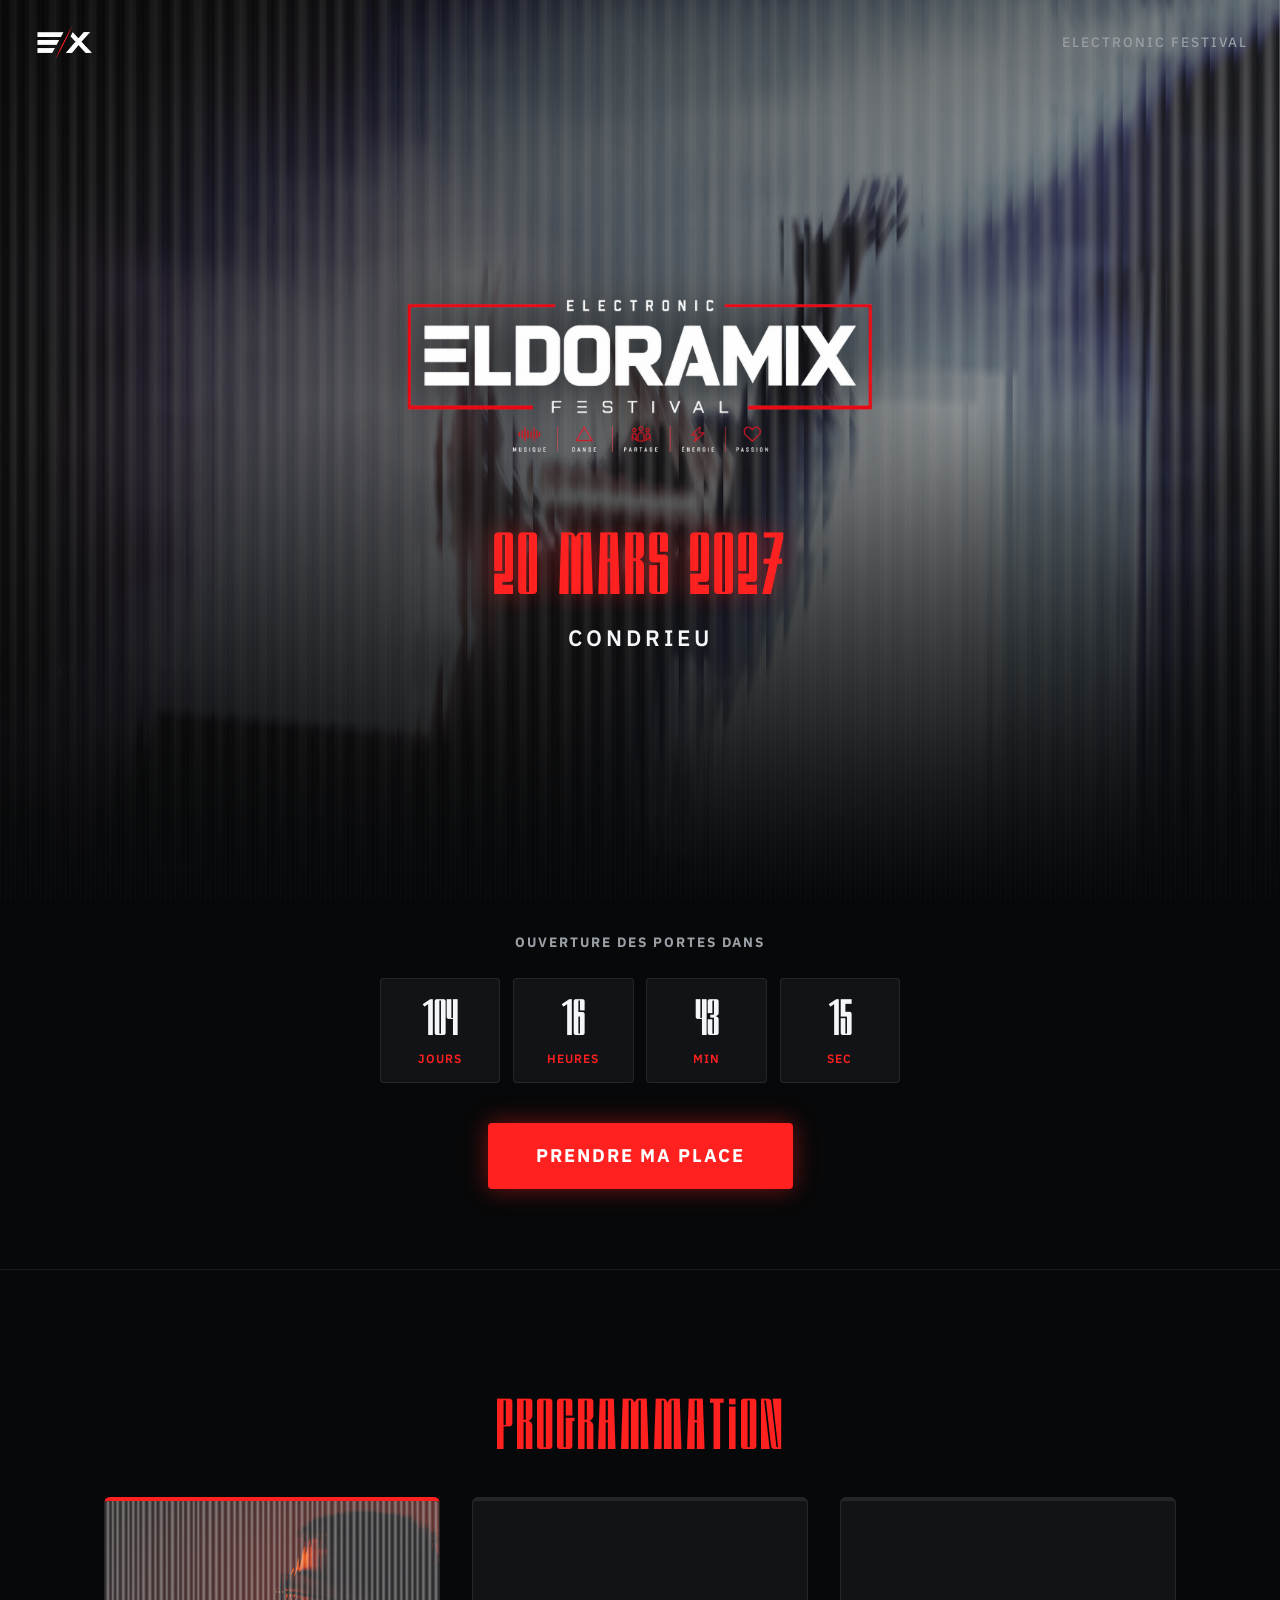
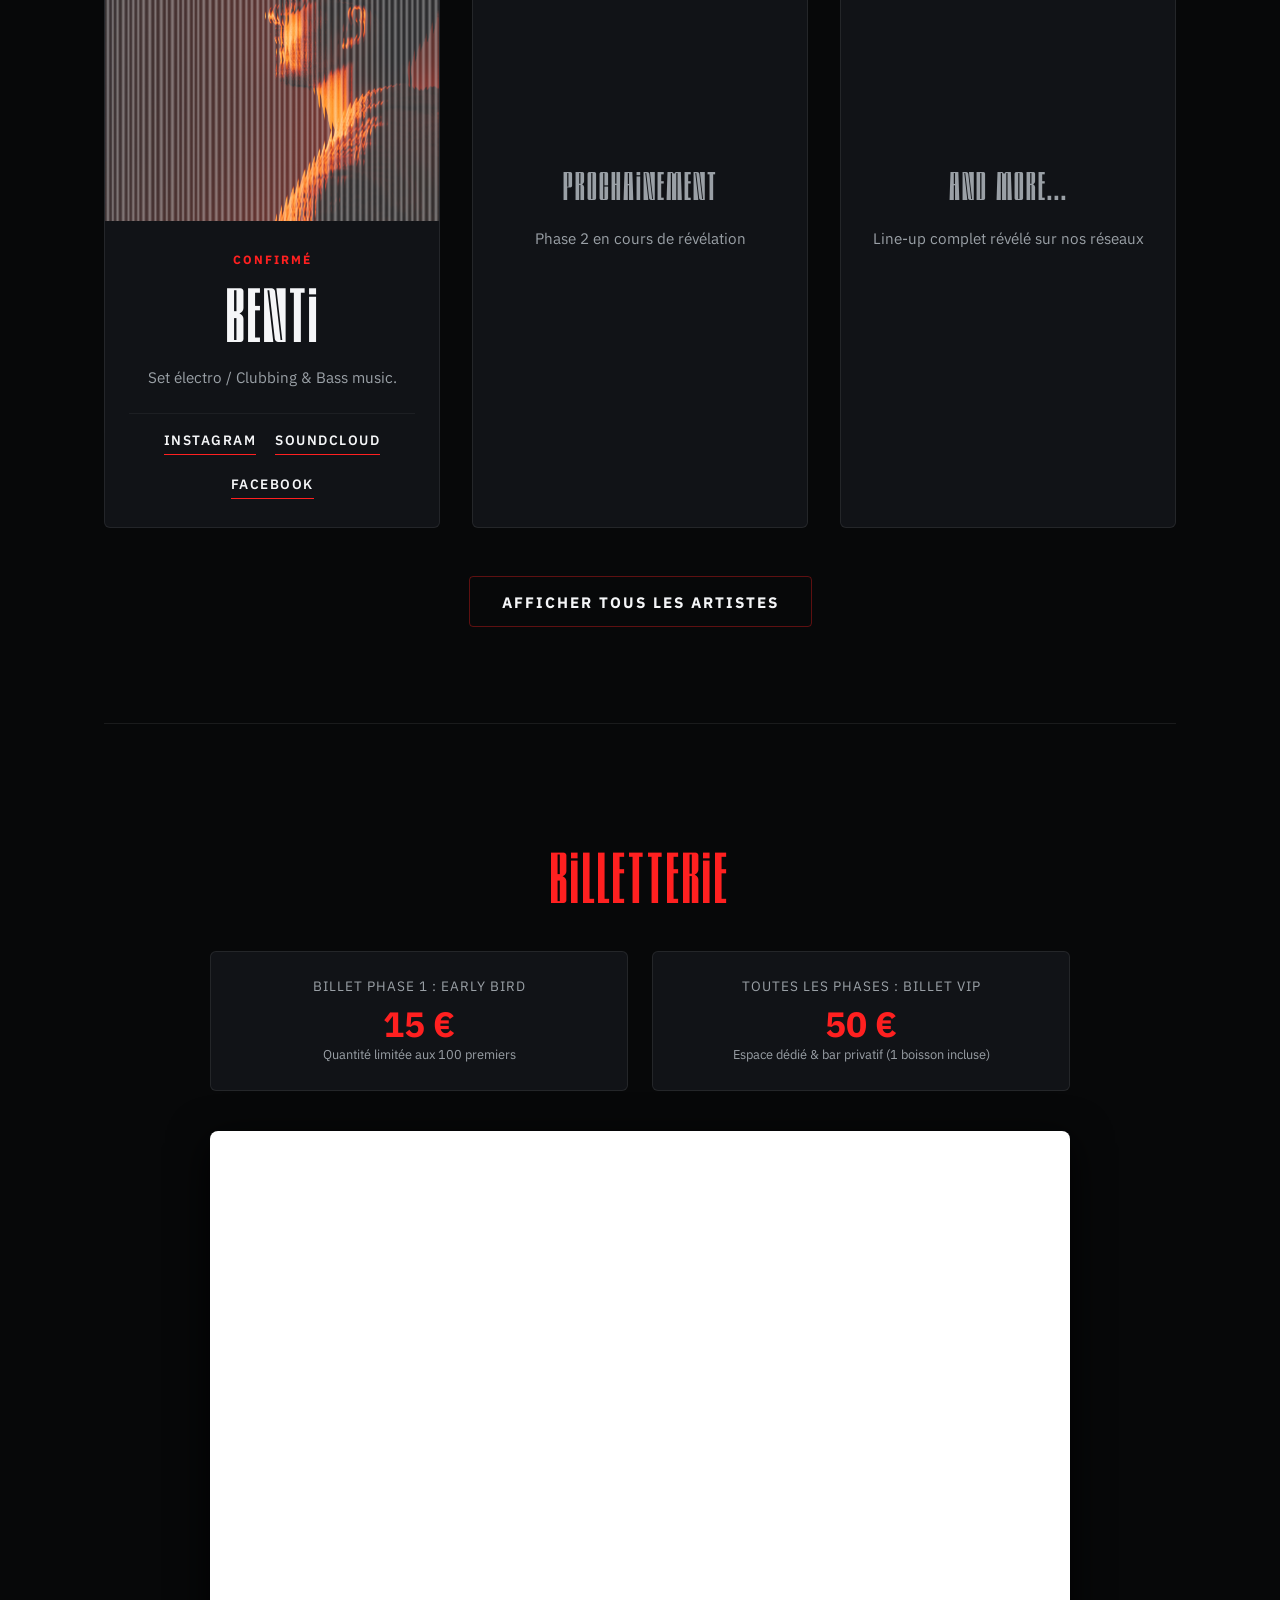
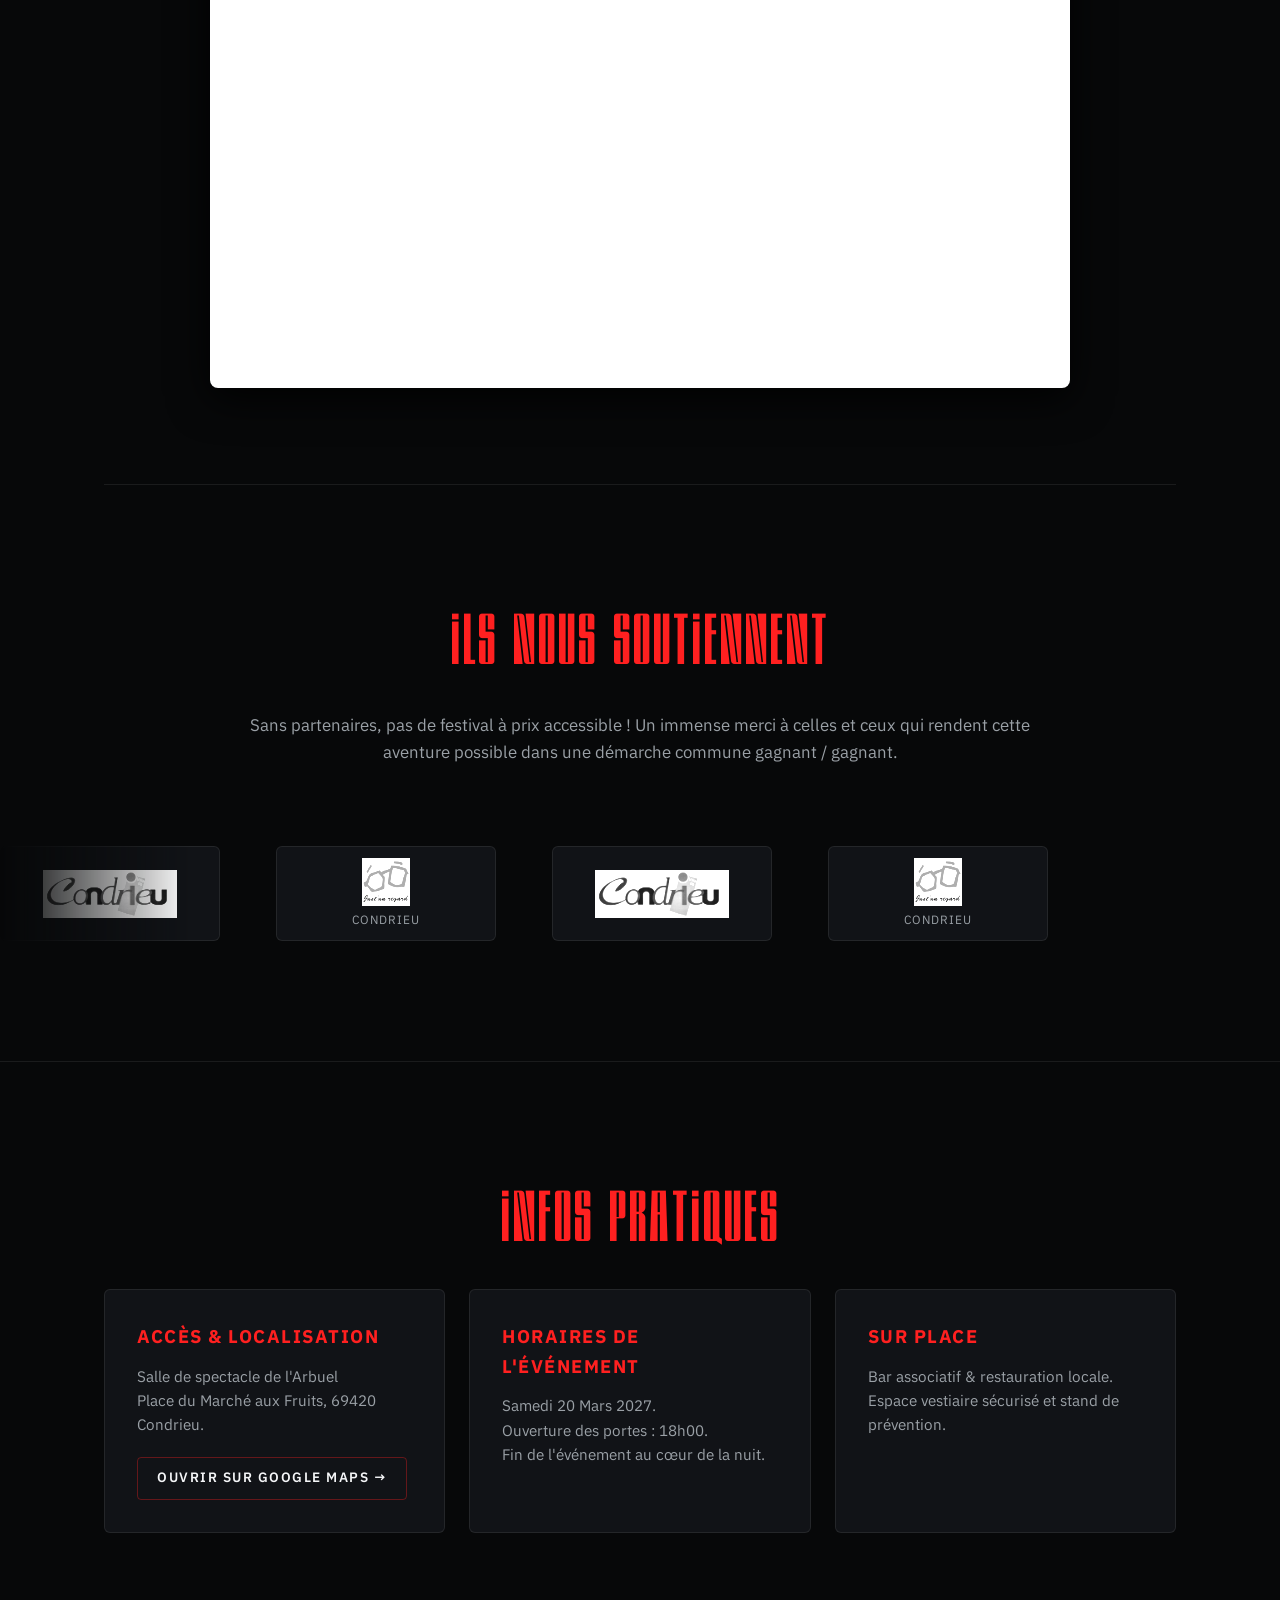
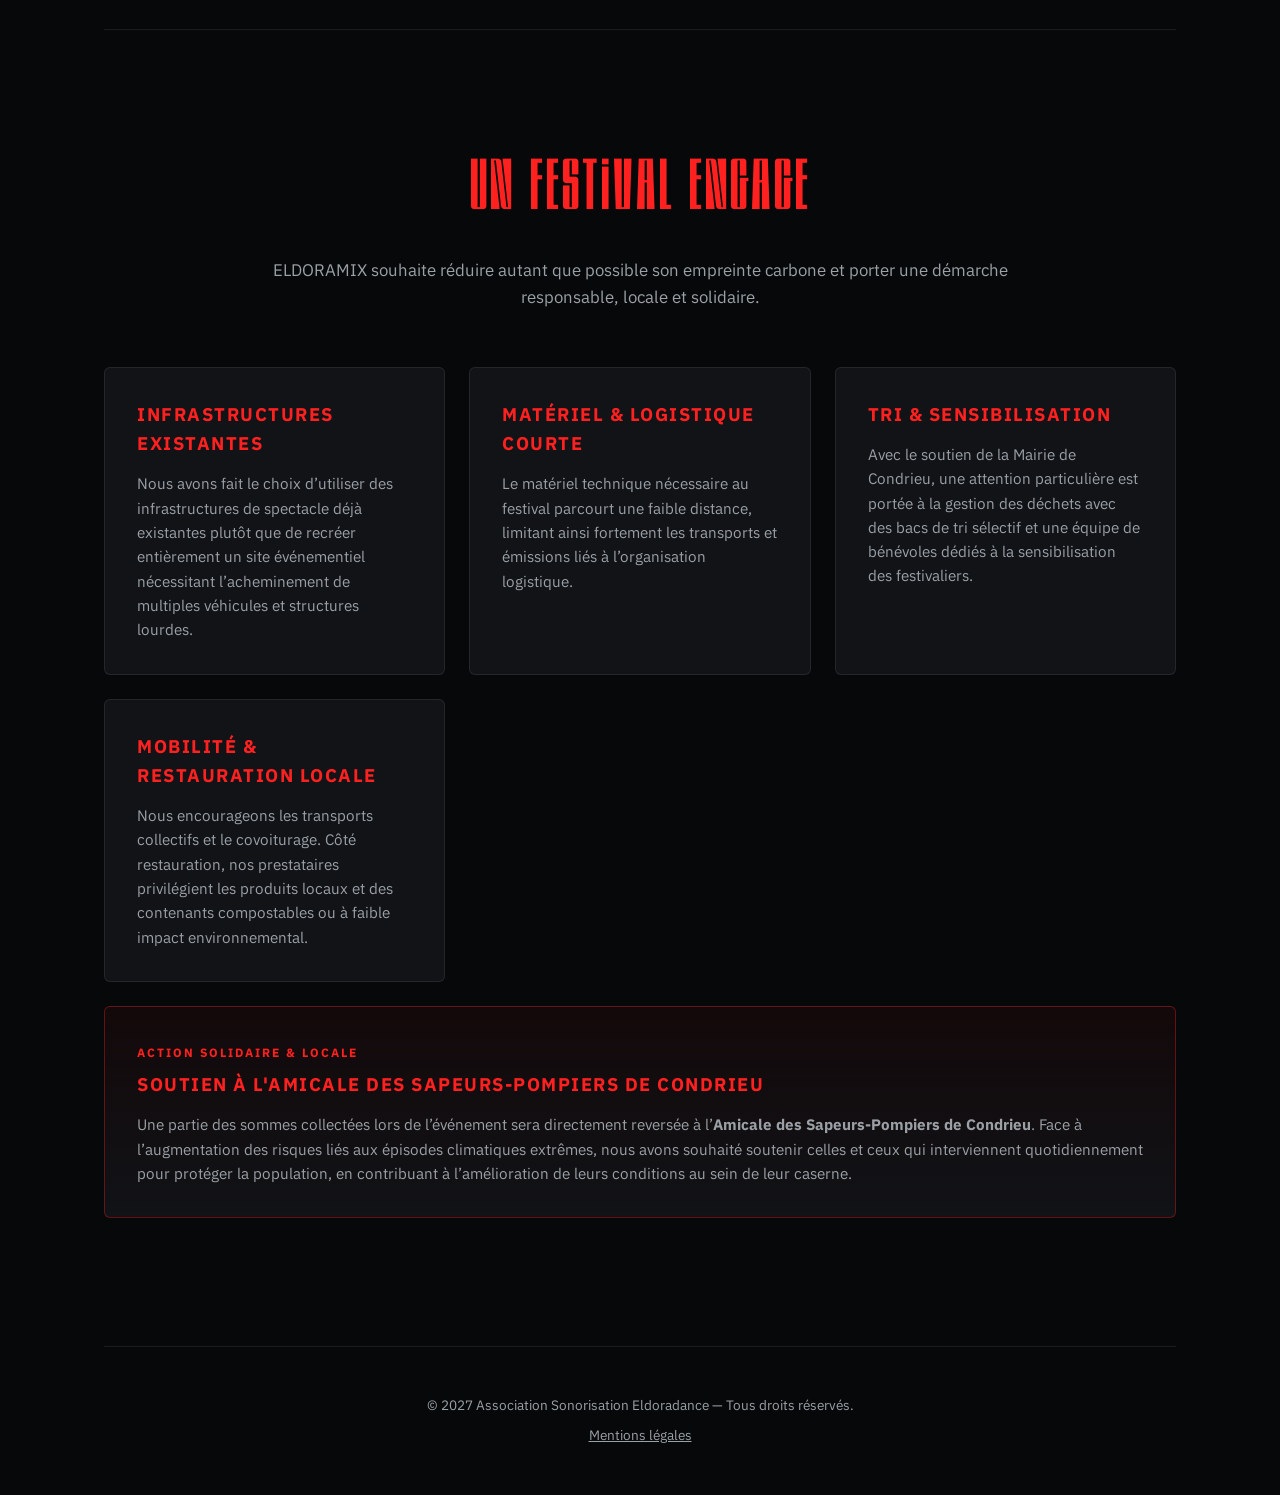
==== index.html @ 44afbc51 "premier commit" ====
<!DOCTYPE html>
<html lang="fr">

<head>
    <meta charset="UTF-8">
    <meta name="viewport" content="width=device-width, initial-scale=1.0">
    <title>Festival Eldoramix — 20 Mars 2027 — Condrieu</title>
    <link rel="icon" type="image/png" href="img/EX_small.png">
    <link rel="stylesheet" href="css/style.css">
</head>

<body>
    <!-- Trame industrielle permanente -->
    <div class="scanlines-overlay"></div>

    <!-- Barre de navigation discrète -->
    <nav class="top-nav">
        <img src="img/EX_small.png" alt="Logo EX" class="nav-logo">
        <span class="nav-tagline">Electronic Festival</span>
    </nav>

    <!-- 1. Hero Full Screen Ultra-Épuré (100vh) -->
    <header class="hero">
        <img src="img/EX_full.png" alt="Festival Eldoramix" class="hero-main-logo">

        <div class="hero-meta">
            <div class="hero-date">20 Mars 2027</div>
            <div class="hero-location">Condrieu</div>
        </div>
    </header>

    <!-- 2. Deuxième section : Compteur & Action Rapide -->
    <section class="countdown-action-section">
        <div class="countdown-action-container">
            <div class="countdown-title">Ouverture des portes dans</div>

            <div class="countdown" id="eventCountdown">
                <div class="count-box">
                    <span class="count-value" id="countDays">00</span>
                    <span class="count-label">Jours</span>
                </div>
                <div class="count-box">
                    <span class="count-value" id="countHours">00</span>
                    <span class="count-label">Heures</span>
                </div>
                <div class="count-box">
                    <span class="count-value" id="countMinutes">00</span>
                    <span class="count-label">Min</span>
                </div>
                <div class="count-box">
                    <span class="count-value" id="countSeconds">00</span>
                    <span class="count-label">Sec</span>
                </div>
            </div>

            <a href="#billetterie" class="btn-primary">Prendre ma place</a>
        </div>
    </section>

    <div class="container">
        <!-- 3. Section Line-up -->
        <section id="lineup">
            <h2 class="section-title">Programmation</h2>

            <div class="lineup-grid" id="mainLineup">
                <!-- Carte Benti -->
                <article class="artist-card">
                    <div class="artist-img-wrapper">
                        <img src="img/benti.png" alt="Benti" class="artist-img">
                    </div>
                    <div class="artist-content">
                        <span class="artist-status">Confirmé</span>
                        <h3 class="artist-name">Benti</h3>
                        <p class="artist-description">Set électro / Clubbing & Bass music.</p>
                        <div class="artist-links">
                            <a href="https://www.instagram.com/benti.music" target="_blank" rel="noopener"
                                class="artist-link">Instagram</a>
                            <a href="https://soundcloud.com/benti-music" target="_blank" rel="noopener"
                                class="artist-link">SoundCloud</a>
                            <a href="https://www.facebook.com/benti.music" target="_blank" rel="noopener"
                                class="artist-link">Facebook</a>
                        </div>
                    </div>
                </article>

                <!-- Teasers -->
                <article class="artist-card teaser">
                    <div class="teaser-heading">Prochainement</div>
                    <p class="artist-description">Phase 2 en cours de révélation</p>
                </article>

                <article class="artist-card teaser">
                    <div class="teaser-heading">And More...</div>
                    <p class="artist-description">Line-up complet révélé sur nos réseaux</p>
                </article>
            </div>

            <!-- Zone réservée aux prochains artistes -->
            <div class="extra-artists" id="extraArtists">
                <!-- Ajoutez ici de nouveaux blocs <article class="artist-card">...</article> -->
            </div>

            <div class="artist-toggle-container">
                <button type="button" class="btn-secondary" id="toggleArtistsBtn">Afficher tous les artistes</button>
            </div>
        </section>

        <!-- 4. Section Billetterie -->
        <section id="billetterie">
            <h2 class="section-title">Billetterie</h2>

            <div class="ticket-wrapper">
                <div class="ticket-tiers">
                    <div class="tier-item">
                        <div class="tier-name">Billet Phase 1 : Early Bird</div>
                        <div class="tier-price">15 €</div>
                        <div class="tier-note">Quantité limitée aux 100 premiers</div>
                    </div>
                    <div class="tier-item">
                        <div class="tier-name">Toutes les phases : Billet VIP</div>
                        <div class="tier-price">50 €</div>
                        <div class="tier-note">Espace dédié & bar privatif (1 boisson incluse)</div>
                    </div>
                </div>

                <div class="ha-frame-shell">
                    <iframe id="haWidget" allow="payment"
                        src="https://www.helloasso.com/associations/sonorisation-eldoradance/evenements/test/widget">
                    </iframe>
                </div>
            </div>
        </section>
    </div>

    <!-- 5. Section Partenaires (Positionnée avant les infos pratiques) -->
    <section class="partners-section" id="partenaires">
        <div class="container">
            <h2 class="section-title">Ils nous soutiennent</h2>
            <p class="section-subtitle">
                Sans partenaires, pas de festival à prix accessible ! Un immense merci à celles et ceux qui rendent
                cette aventure possible dans une démarche commune gagnant / gagnant.
            </p>
        </div>

        <!-- Piste de défilement infini de droite à gauche -->
        <div class="marquee-wrapper">
            <div class="marquee-track">
                <!-- Groupe 1 -->
                <div class="marquee-group">
                    <!-- Logo Mairie de Condrieu -->
                    <a href="https://www.condrieu.fr/" target="_blank" rel="noopener" class="partner-item"
                        title="Mairie de Condrieu">
                        <img src="img/logo_condrieu.jpg" alt="Mairie de Condrieu" class="partner-logo"
                            onerror="this.style.display='none'; this.nextElementSibling.style.display='block';">
                        <span class="partner-fallback" style="display:none;">Condrieu</span>
                    </a>

                    <!-- Logo Just'un Regard -->
                    <a href="https://justunregard.com/boutique/justun-regard-condrieu/" target="_blank" rel="noopener"
                        class="partner-item" title="Just'un Regard Condrieu">
                        <img src="img/logo_justunregard.png" alt="Just'un Regard" class="partner-logo"
                            onerror="this.style.display='none'; this.nextElementSibling.style.display='block';">
                        <span class="partner-fallback" style="display:none;">Just'un Regard</span>
                        <span class="partner-sub">Condrieu</span>
                    </a>
                </div>

                <!-- Groupe 2 (Duplicata strict pour assurer la boucle sans à-coup) -->
                <div class="marquee-group" aria-hidden="true">
                    <a href="https://www.condrieu.fr/" target="_blank" rel="noopener" class="partner-item"
                        title="Mairie de Condrieu">
                        <img src="img/logo_condrieu.jpg" alt="Mairie de Condrieu" class="partner-logo"
                            onerror="this.style.display='none'; this.nextElementSibling.style.display='block';">
                        <span class="partner-fallback" style="display:none;">Condrieu</span>
                    </a>

                    <a href="https://justunregard.com/boutique/justun-regard-condrieu/" target="_blank" rel="noopener"
                        class="partner-item" title="Just'un Regard Condrieu">
                        <img src="img/logo_justunregard.png" alt="Just'un Regard" class="partner-logo"
                            onerror="this.style.display='none'; this.nextElementSibling.style.display='block';">
                        <span class="partner-fallback" style="display:none;">Just'un Regard</span>
                        <span class="partner-sub">Condrieu</span>
                    </a>
                </div>
            </div>
        </div>
    </section>

    <div class="container">
        <!-- 6. Section Infos Pratiques -->
        <section id="infos">
            <h2 class="section-title">Infos Pratiques</h2>

            <div class="practical-grid">
                <div class="info-card">
                    <h3>Accès & Localisation</h3>
                    <p>Salle de spectacle de l'Arbuel<br>Place du Marché aux Fruits, 69420 Condrieu.</p>
                    <a href="https://maps.google.com/?q=Salle+de+l%27Arbuel+Place+du+March%C3%A9+aux+Fruits+Condrieu"
                        target="_blank" rel="noopener" class="map-btn">
                        Ouvrir sur Google Maps &rarr;
                    </a>
                </div>

                <div class="info-card">
                    <h3>Horaires de l'événement</h3>
                    <p>Samedi 20 Mars 2027.<br>Ouverture des portes : 18h00.<br>Fin de l'événement au cœur de la nuit.
                    </p>
                </div>

                <div class="info-card">
                    <h3>Sur Place</h3>
                    <p>Bar associatif & restauration locale.<br>Espace vestiaire sécurisé et stand de prévention.</p>
                </div>
            </div>
        </section>

        <!-- 7. Section Festival Engagé (Responsable, local et solidaire) -->
        <section id="engagements">
            <h2 class="section-title">Un Festival Engagé</h2>
            <p class="section-subtitle">
                ELDORAMIX souhaite réduire autant que possible son empreinte carbone et porter une démarche responsable,
                locale et solidaire.
            </p>

            <div class="engagements-grid">
                <div class="engagement-card">
                    <h3>Infrastructures Existantes</h3>
                    <p>
                        Nous avons fait le choix d’utiliser des infrastructures de spectacle déjà existantes plutôt que
                        de recréer entièrement un site événementiel nécessitant l’acheminement de multiples véhicules et
                        structures lourdes.
                    </p>
                </div>

                <div class="engagement-card">
                    <h3>Matériel & Logistique Courte</h3>
                    <p>
                        Le matériel technique nécessaire au festival parcourt une faible distance, limitant ainsi
                        fortement les transports et émissions liés à l’organisation logistique.
                    </p>
                </div>

                <div class="engagement-card">
                    <h3>Tri & Sensibilisation</h3>
                    <p>
                        Avec le soutien de la Mairie de Condrieu, une attention particulière est portée à la gestion des
                        déchets avec des bacs de tri sélectif et une équipe de bénévoles dédiés à la sensibilisation des
                        festivaliers.
                    </p>
                </div>

                <div class="engagement-card">
                    <h3>Mobilité & Restauration Locale</h3>
                    <p>
                        Nous encourageons les transports collectifs et le covoiturage. Côté restauration, nos
                        prestataires privilégient les produits locaux et des contenants compostables ou à faible impact
                        environnemental.
                    </p>
                </div>

                <!-- Bloc Solidarité Sapeurs-Pompiers -->
                <div class="engagement-card solidarity">
                    <span class="solidarity-badge">Action Solidaire & Locale</span>
                    <h3>Soutien à l'Amicale des Sapeurs-Pompiers de Condrieu</h3>
                    <p>
                        Une partie des sommes collectées lors de l’événement sera directement reversée à
                        l’<strong>Amicale des Sapeurs-Pompiers de Condrieu</strong>. Face à l’augmentation des risques
                        liés aux épisodes climatiques extrêmes, nous avons souhaité soutenir celles et ceux qui
                        interviennent quotidiennement pour protéger la population, en contribuant à l’amélioration de
                        leurs conditions au sein de leur caserne.
                    </p>
                </div>
            </div>
        </section>
    </div>

    <!-- 8. Footer -->
    <footer>
        <div class="container">
            <p>&copy; 2027 Association Sonorisation Eldoradance — Tous droits réservés.</p>
            <p style="margin-top: 0.5rem;"><a href="mentions-legales.html">Mentions légales</a></p>
        </div>
    </footer>

    <!-- Scripts : Compteur et Toggle des artistes -->
    <script>
        // 1. Compteur pour le 20 Mars 2027 à 18h00
        (function () {
            const targetDate = new Date('2027-03-20T18:00:00').getTime();

            function updateCounter() {
                const now = new Date().getTime();
                const distance = targetDate - now;

                if (distance <= 0) {
                    document.getElementById('eventCountdown').innerHTML = "<div class='count-box'><span class='count-value'>C'EST LE JOUR J</span></div>";
                    return;
                }

                const days = Math.floor(distance / (1000 * 60 * 60 * 24));
                const hours = Math.floor((distance % (1000 * 60 * 60 * 24)) / (1000 * 60 * 60));
                const minutes = Math.floor((distance % (1000 * 60 * 60)) / (1000 * 60));
                const seconds = Math.floor((distance % (1000 * 60)) / 1000);

                document.getElementById('countDays').textContent = String(days).padStart(2, '0');
                document.getElementById('countHours').textContent = String(hours).padStart(2, '0');
                document.getElementById('countMinutes').textContent = String(minutes).padStart(2, '0');
                document.getElementById('countSeconds').textContent = String(seconds).padStart(2, '0');
            }

            updateCounter();
            setInterval(updateCounter, 1000);
        })();

        // 2. Gestion du bouton "Afficher tous les artistes"
        (function () {
            const toggleBtn = document.getElementById('toggleArtistsBtn');
            const extraArtists = document.getElementById('extraArtists');

            toggleBtn.addEventListener('click', function () {
                const isOpen = extraArtists.classList.toggle('open');
                toggleBtn.textContent = isOpen ? 'Masquer la suite' : 'Afficher tous les artistes';
            });
        })();
    </script>
</body>

</html>
---- css/style.css ----
/* ==========================================================================
   Typographies
   ========================================================================== */
@font-face {
  font-family: 'Chorus';
  src: url('../fonts/CHORUS-BOLD.otf') format('opentype');
  font-weight: 700;
  font-style: normal;
  font-display: swap;
}

@font-face {
  font-family: 'Chorus';
  src: url('../fonts/CHORUS-BOLD-ITALIC.otf') format('opentype');
  font-weight: 700;
  font-style: italic;
  font-display: swap;
}

@font-face {
  font-family: 'Anuphan';
  src: url('../fonts/Anuphan-VariableFont_wght.ttf') format('truetype');
  font-weight: 100 900;
  font-style: normal;
  font-display: swap;
}

/* ==========================================================================
   Variables & Thème
   ========================================================================== */
:root {
  --bg-core: #070809;
  --bg-surface: #070809;
  --bg-card: #111317;
  --red-neon: #ff2020;
  --red-glow: rgba(255, 32, 32, 0.45);
  --text-white: #f5f6f8;
  --text-dim: #9aa0a6;
  --border-line: rgba(255, 255, 255, 0.08);
  --border-highlight: rgba(255, 32, 32, 0.35);
  --font-display: 'Chorus', Impact, sans-serif;
  --font-text: 'Anuphan', system-ui, -apple-system, sans-serif;
}

* {
  box-sizing: border-box;
  margin: 0;
  padding: 0;
}

html {
  scroll-behavior: smooth;
  background-color: var(--bg-core);
}

body {
  background-color: var(--bg-core);
  color: var(--text-white);
  font-family: var(--font-text);
  line-height: 1.6;
  overflow-x: hidden;
  position: relative;
}

/* Scanlines permanentes */
.scanlines-overlay {
  position: fixed;
  top: 0;
  left: 0;
  width: 100vw;
  height: 100vh;
  pointer-events: none;
  z-index: 99;
  background: repeating-linear-gradient(
    90deg,
    rgba(255, 255, 255, 0.02) 0px,
    rgba(255, 255, 255, 0.02) 1px,
    transparent 1px,
    transparent 5px
  );
}

.container {
  max-width: 1120px;
  margin: 0 auto;
  padding: 0 1.5rem;
}

/* Navigation */
.top-nav {
  position: absolute;
  top: 0;
  left: 0;
  width: 100%;
  padding: 1.5rem 2rem;
  display: flex;
  justify-content: space-between;
  align-items: center;
  z-index: 20;
}

.nav-logo {
  height: 38px;
  width: auto;
  object-fit: contain;
}

.nav-tagline {
  font-size: 0.85rem;
  text-transform: uppercase;
  letter-spacing: 2px;
  color: var(--text-dim);
  font-weight: 500;
}

/* ==========================================================================
   Hero Section Ultra-Épuré (100vh)
   ========================================================================== */
.hero {
  position: relative;
  min-height: 100vh;
  display: flex;
  flex-direction: column;
  justify-content: center;
  align-items: center;
  text-align: center;
  padding: 4rem 1.5rem 2rem;
  background: 
    linear-gradient(
      180deg, 
      rgba(7, 8, 9, 0.35) 0%, 
      rgba(7, 8, 9, 0.15) 45%, 
      rgba(7, 8, 9, 0.65) 80%, 
      var(--bg-core) 100%
    ),
    url('../img/bg_hero.png') center 65% / cover no-repeat;
  border-bottom: none;
}

.hero-main-logo {
  max-width: 480px;
  width: 82%;
  height: auto;
  margin-bottom: 2.5rem;
  filter: drop-shadow(0 0 35px rgba(0, 0, 0, 0.95));
}

.hero-meta {
  display: flex;
  flex-direction: column;
  align-items: center;
}

.hero-date {
  font-family: var(--font-display);
  font-size: clamp(3rem, 7.5vw, 5.5rem);
  letter-spacing: 3px;
  color: var(--red-neon);
  line-height: 1;
  text-transform: uppercase;
  text-shadow: 0 0 25px rgba(255, 32, 32, 0.4);
}

.hero-location {
  font-size: clamp(1.1rem, 2.5vw, 1.4rem);
  font-weight: 600;
  color: var(--text-white);
  text-transform: uppercase;
  letter-spacing: 4px;
  margin-top: 0.8rem;
}

/* ==========================================================================
   Deuxième section : Compteur & Action Rapide
   ========================================================================== */
.countdown-action-section {
  background-color: var(--bg-core);
  padding: 2rem 1.5rem 5rem;
  border-bottom: 1px solid var(--border-line);
  position: relative;
}

.countdown-action-container {
  max-width: 720px;
  margin: 0 auto;
  display: flex;
  flex-direction: column;
  align-items: center;
  text-align: center;
}

.countdown-title {
  font-size: 0.85rem;
  font-weight: 700;
  letter-spacing: 2px;
  text-transform: uppercase;
  color: var(--text-dim);
  margin-bottom: 1.5rem;
}

.countdown {
  display: flex;
  justify-content: center;
  gap: 0.8rem;
  margin-bottom: 2.5rem;
  width: 100%;
  max-width: 520px;
}

.count-box {
  background: var(--bg-card);
  border: 1px solid var(--border-line);
  padding: 0.85rem 0.5rem;
  border-radius: 4px;
  flex: 1;
  min-width: 65px;
  text-align: center;
}

.count-value {
  font-family: var(--font-display);
  font-size: clamp(1.9rem, 4.5vw, 3.2rem);
  color: var(--text-white);
  line-height: 1;
  display: block;
}

.count-label {
  font-size: 0.75rem;
  text-transform: uppercase;
  color: var(--red-neon);
  letter-spacing: 1px;
  font-weight: 600;
  margin-top: 0.35rem;
  display: block;
}

.btn-primary {
  display: inline-block;
  background-color: var(--red-neon);
  color: #fff;
  font-weight: 700;
  font-size: 1.15rem;
  letter-spacing: 2px;
  text-transform: uppercase;
  text-decoration: none;
  padding: 1.15rem 3rem;
  border-radius: 4px;
  box-shadow: 0 0 25px var(--red-glow);
  transition: transform 0.2s ease, box-shadow 0.2s ease;
}

.btn-primary:hover {
  transform: translateY(-2px);
  box-shadow: 0 0 40px rgba(255, 32, 32, 0.8);
}

/* ==========================================================================
   Sections standards
   ========================================================================== */
section {
  padding: 6rem 0;
  border-bottom: 1px solid var(--border-line);
}

.section-title {
  font-family: var(--font-display);
  font-size: clamp(2.8rem, 6vw, 4.5rem);
  color: var(--red-neon);
  text-transform: uppercase;
  letter-spacing: 3px;
  text-align: center;
  margin-bottom: 1rem;
}

.section-subtitle {
  text-align: center;
  color: var(--text-dim);
  font-size: 1.05rem;
  max-width: 780px;
  margin: 0 auto 3.5rem;
}

/* ==========================================================================
   Grille Line-up & Artistes
   ========================================================================== */
.lineup-grid {
  display: grid;
  grid-template-columns: repeat(auto-fit, minmax(290px, 1fr));
  gap: 2rem;
}

.artist-card {
  background: var(--bg-card);
  border: 1px solid var(--border-line);
  border-top: 4px solid var(--red-neon);
  border-radius: 6px;
  overflow: hidden;
  display: flex;
  flex-direction: column;
}

.artist-img-wrapper {
  width: 100%;
  height: 320px;
  overflow: hidden;
  background-color: #000;
  position: relative;
}

.artist-img {
  width: 100%;
  height: 100%;
  object-fit: cover;
  object-position: center top;
  display: block;
  transition: transform 0.4s ease;
}

.artist-card:hover .artist-img {
  transform: scale(1.03);
}

.artist-content {
  padding: 1.8rem 1.5rem;
  display: flex;
  flex-direction: column;
  align-items: center;
  text-align: center;
  flex-grow: 1;
}

.artist-status {
  font-size: 0.75rem;
  font-weight: 700;
  letter-spacing: 2px;
  text-transform: uppercase;
  color: var(--red-neon);
  display: block;
}

.artist-name {
  font-family: var(--font-display);
  font-size: clamp(3.2rem, 7vw, 4.8rem);
  line-height: 0.95;
  letter-spacing: 2px;
  text-transform: uppercase;
  color: var(--text-white);
  margin: 0.6rem 0 0.8rem;
}

.artist-description {
  color: var(--text-dim);
  font-size: 0.95rem;
  margin-bottom: 1.5rem;
}

.artist-links {
  display: flex;
  justify-content: center;
  align-items: center;
  flex-wrap: wrap;
  gap: 1.2rem;
  width: 100%;
  margin-top: auto;
  padding-top: 1rem;
  border-top: 1px solid rgba(255, 255, 255, 0.05);
}

.artist-link {
  color: var(--text-white);
  text-decoration: none;
  font-size: 0.85rem;
  font-weight: 600;
  letter-spacing: 1.5px;
  text-transform: uppercase;
  border-bottom: 1px solid var(--red-neon);
  padding-bottom: 2px;
  transition: color 0.2s ease;
}

.artist-link:hover {
  color: var(--red-neon);
}

/* Cartes Teaser */
.artist-card.teaser {
  border-top: 4px solid var(--border-line);
  justify-content: center;
  align-items: center;
  text-align: center;
  min-height: 380px;
  padding: 2.5rem 1.5rem;
}

.teaser-heading {
  font-family: var(--font-display);
  font-size: 2.5rem;
  color: var(--text-dim);
  letter-spacing: 2px;
  text-transform: uppercase;
  margin-bottom: 0.5rem;
}

/* Bouton Afficher tous les artistes */
.artist-toggle-container {
  display: flex;
  justify-content: center;
  margin-top: 3rem;
}

.btn-secondary {
  background: transparent;
  color: var(--text-white);
  border: 1px solid var(--border-highlight);
  font-family: var(--font-text);
  font-weight: 700;
  font-size: 0.95rem;
  letter-spacing: 2px;
  text-transform: uppercase;
  padding: 0.9rem 2rem;
  border-radius: 4px;
  cursor: pointer;
  transition: all 0.2s ease;
}

.btn-secondary:hover {
  background: rgba(255, 32, 32, 0.15);
  border-color: var(--red-neon);
}

.extra-artists {
  display: none;
  grid-template-columns: repeat(auto-fit, minmax(290px, 1fr));
  gap: 2rem;
  margin-top: 2rem;
}

.extra-artists.open {
  display: grid;
}

/* ==========================================================================
   Section Partenaires & Défilement Infini (Marquee)
   ========================================================================== */
.partners-section {
  overflow: hidden;
  position: relative;
}

.marquee-wrapper {
  width: 100%;
  overflow: hidden;
  position: relative;
  padding: 1.5rem 0;
  mask-image: linear-gradient(to right, transparent, black 15%, black 85%, transparent);
  -webkit-mask-image: linear-gradient(to right, transparent, black 15%, black 85%, transparent);
}

.marquee-track {
  display: flex;
  width: max-content;
  animation: scrollMarquee 26s linear infinite;
}

.marquee-wrapper:hover .marquee-track {
  animation-play-state: paused;
}

.marquee-group {
  display: flex;
  align-items: center;
  gap: 3.5rem;
  padding-right: 3.5rem;
}

.partner-item {
  display: flex;
  flex-direction: column;
  align-items: center;
  justify-content: center;
  text-decoration: none;
  background: var(--bg-card);
  border: 1px solid var(--border-line);
  padding: 1rem 2rem;
  border-radius: 6px;
  min-width: 220px;
  height: 95px;
  transition: border-color 0.2s ease, transform 0.2s ease;
}

.partner-item:hover {
  border-color: var(--red-neon);
  transform: translateY(-2px);
}

.partner-logo {
  max-height: 48px;
  max-width: 160px;
  width: auto;
  height: auto;
  object-fit: contain;
  filter: grayscale(100%) brightness(1.2);
  transition: filter 0.2s ease;
}

.partner-item:hover .partner-logo {
  filter: grayscale(0%) brightness(1);
}

.partner-fallback {
  font-family: var(--font-display);
  font-size: 1.8rem;
  letter-spacing: 2px;
  text-transform: uppercase;
  color: var(--text-white);
  line-height: 1;
}

.partner-sub {
  font-size: 0.75rem;
  color: var(--text-dim);
  text-transform: uppercase;
  letter-spacing: 1px;
  margin-top: 0.25rem;
}

@keyframes scrollMarquee {
  from {
    transform: translateX(0);
  }
  to {
    transform: translateX(-50%);
  }
}

/* ==========================================================================
   Section Infos Pratiques
   ========================================================================== */
.practical-grid {
  display: grid;
  grid-template-columns: repeat(auto-fit, minmax(280px, 1fr));
  gap: 1.5rem;
}

.info-card {
  background: var(--bg-card);
  border: 1px solid var(--border-line);
  padding: 2rem;
  border-radius: 6px;
}

.info-card h3 {
  font-size: 1.15rem;
  font-weight: 700;
  letter-spacing: 1.5px;
  color: var(--red-neon);
  text-transform: uppercase;
  margin-bottom: 0.75rem;
}

.info-card p {
  color: var(--text-dim);
  font-size: 0.95rem;
}

.map-btn {
  display: inline-flex;
  align-items: center;
  gap: 0.5rem;
  margin-top: 1.25rem;
  color: var(--text-white);
  background: transparent;
  border: 1px solid var(--border-highlight);
  padding: 0.6rem 1.2rem;
  font-size: 0.85rem;
  font-weight: 600;
  text-transform: uppercase;
  letter-spacing: 1.5px;
  text-decoration: none;
  border-radius: 4px;
  transition: background-color 0.2s ease, border-color 0.2s ease;
}

.map-btn:hover {
  background: rgba(255, 32, 32, 0.15);
  border-color: var(--red-neon);
}

/* ==========================================================================
   Section Engagements
   ========================================================================== */
.engagements-grid {
  display: grid;
  grid-template-columns: repeat(auto-fit, minmax(300px, 1fr));
  gap: 1.5rem;
  margin-bottom: 2rem;
}

.engagement-card {
  background: var(--bg-card);
  border: 1px solid var(--border-line);
  padding: 2rem;
  border-radius: 6px;
  position: relative;
}

.engagement-card h3 {
  font-size: 1.15rem;
  font-weight: 700;
  letter-spacing: 1.5px;
  text-transform: uppercase;
  color: var(--red-neon);
  margin-bottom: 0.8rem;
}

.engagement-card p {
  color: var(--text-dim);
  font-size: 0.95rem;
  line-height: 1.6;
}

.engagement-card.solidarity {
  border: 1px solid var(--border-highlight);
  background: linear-gradient(180deg, rgba(255, 32, 32, 0.05) 0%, var(--bg-card) 100%);
  grid-column: 1 / -1;
}

.solidarity-badge {
  display: inline-block;
  font-size: 0.75rem;
  font-weight: 700;
  letter-spacing: 2px;
  text-transform: uppercase;
  color: var(--red-neon);
  margin-bottom: 0.5rem;
}

/* ==========================================================================
   Billetterie
   ========================================================================== */
.ticket-wrapper {
  max-width: 860px;
  margin: 0 auto;
}

.ticket-tiers {
  display: grid;
  grid-template-columns: repeat(auto-fit, minmax(240px, 1fr));
  gap: 1.5rem;
  margin-bottom: 2.5rem;
}

.tier-item {
  background: var(--bg-card);
  border: 1px solid var(--border-line);
  padding: 1.5rem;
  border-radius: 6px;
  text-align: center;
}

.tier-name {
  font-size: 0.85rem;
  text-transform: uppercase;
  letter-spacing: 1px;
  color: var(--text-dim);
  margin-bottom: 0.3rem;
}

.tier-price {
  font-size: 2.2rem;
  font-weight: 700;
  color: var(--red-neon);
  line-height: 1.2;
}

.tier-note {
  font-size: 0.8rem;
  color: var(--text-dim);
}

.ha-frame-shell {
  background: #ffffff;
  border-radius: 8px;
  overflow: hidden;
  box-shadow: 0 10px 40px rgba(0, 0, 0, 0.9);
}

#haWidget {
  width: 100%;
  height: 850px;
  border: none;
}

/* ==========================================================================
   Footer
   ========================================================================== */
footer {
  padding: 3rem 0;
  text-align: center;
  color: var(--text-dim);
  font-size: 0.85rem;
  background: var(--bg-core);
}

footer a {
  color: var(--text-dim);
  text-decoration: underline;
}

footer a:hover {
  color: var(--red-neon);
}

/* ==========================================================================
   Adaptations Mobiles
   ========================================================================== */
@media (max-width: 600px) {
  .top-nav {
    padding: 1rem 1.2rem;
  }
  
  .nav-tagline {
    display: none;
  }

  .hero {
    padding: 4rem 1rem 1.5rem;
    background-position: center center;
  }

  .hero-main-logo {
    margin-bottom: 1.8rem;
  }

  .hero-location {
    font-size: 1rem;
    letter-spacing: 2px;
  }

  .countdown-action-section {
    padding: 1rem 1rem 3.5rem;
  }

  .countdown {
    gap: 0.4rem;
    margin-bottom: 1.8rem;
  }

  .count-box {
    min-width: 0;
    padding: 0.5rem 0.2rem;
  }

  .count-value {
    font-size: 1.7rem;
  }

  .count-label {
    font-size: 0.65rem;
    letter-spacing: 0.5px;
  }

  .btn-primary {
    padding: 0.95rem 2.2rem;
    font-size: 1rem;
  }

  .artist-img-wrapper {
    height: 260px;
  }
}
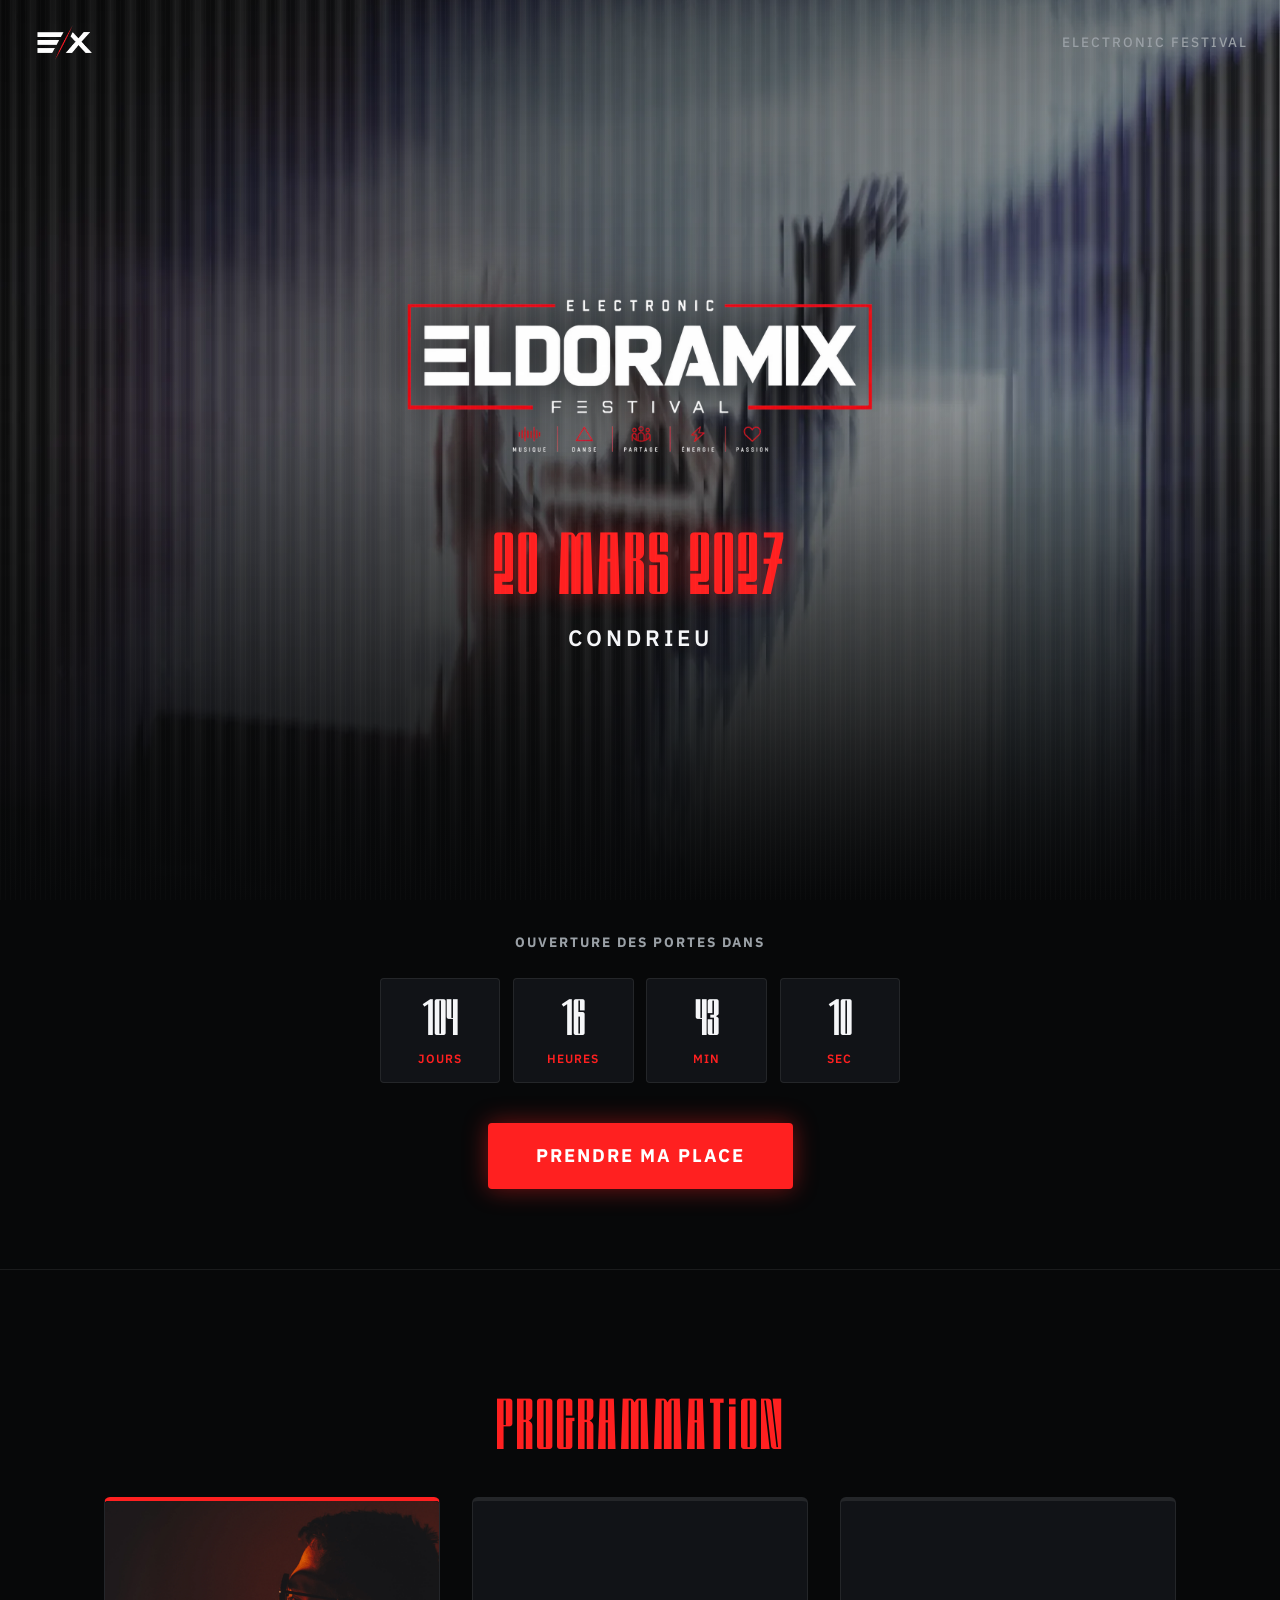
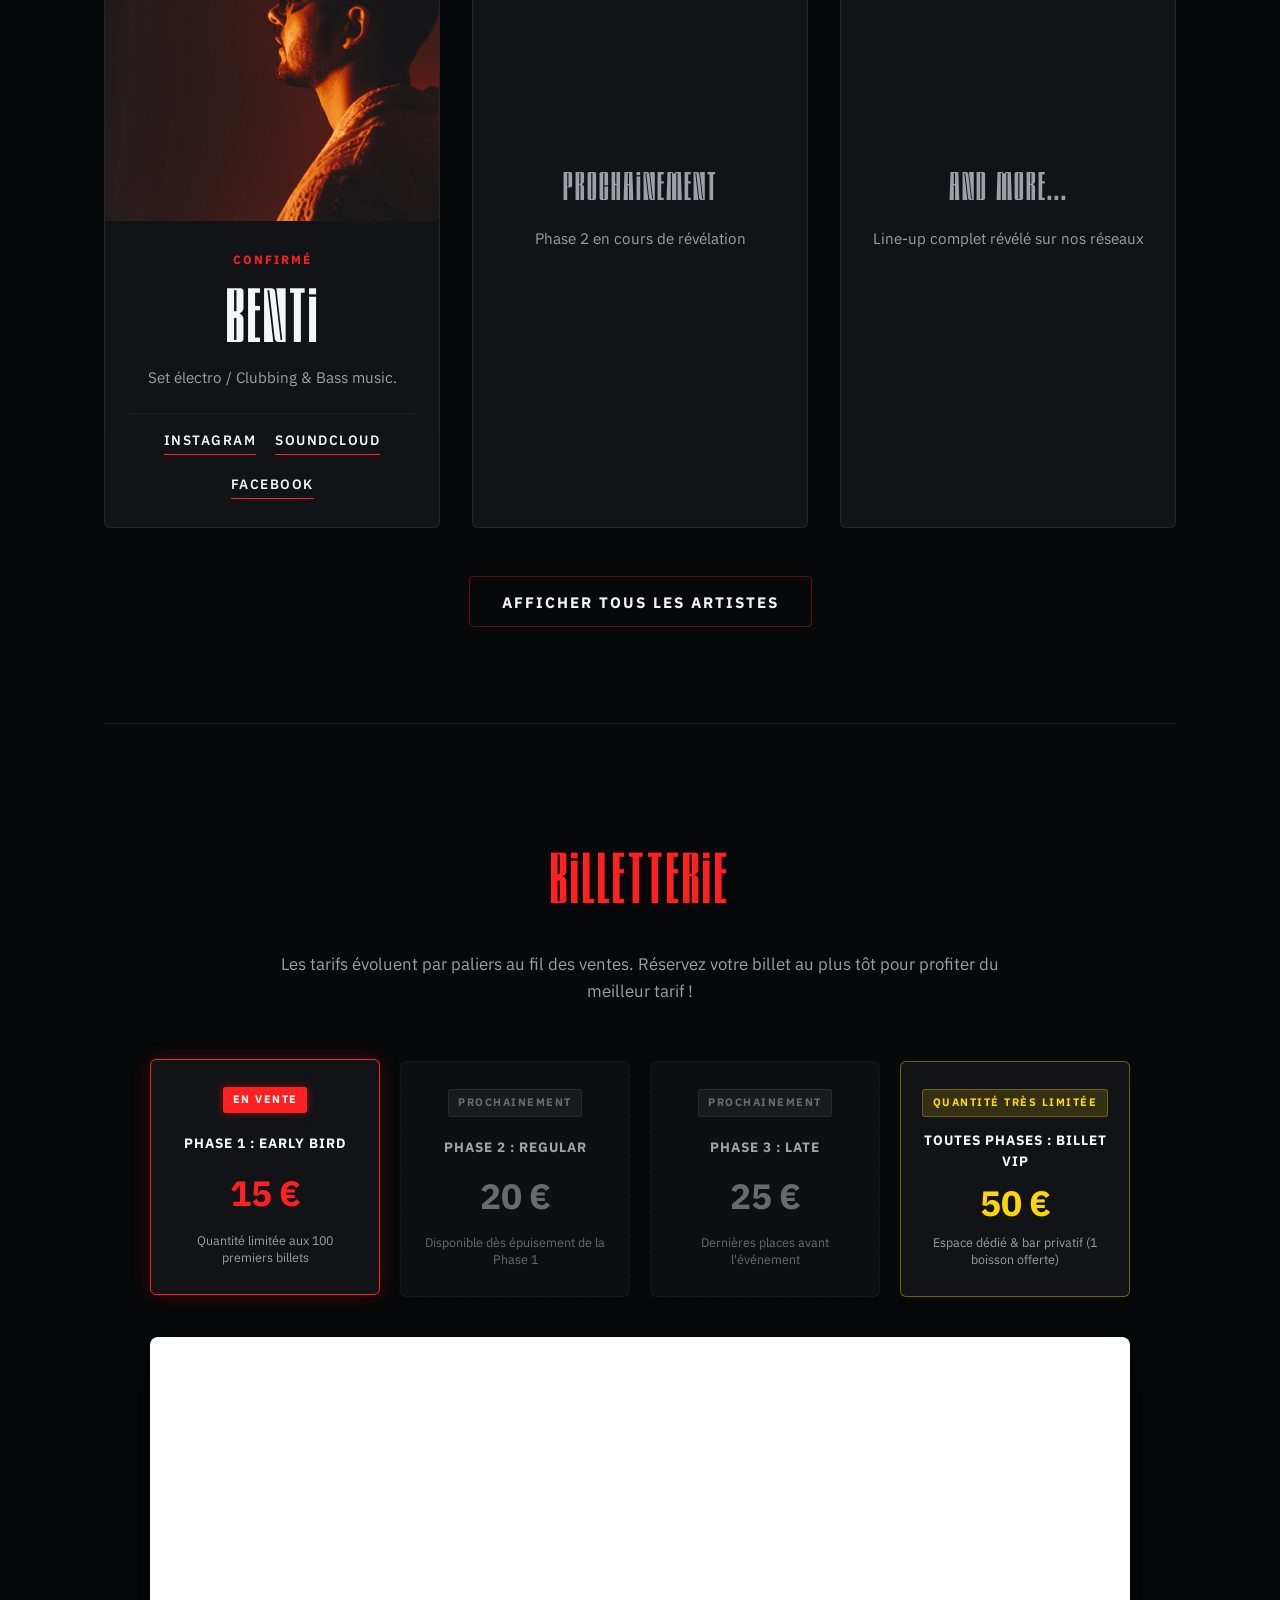
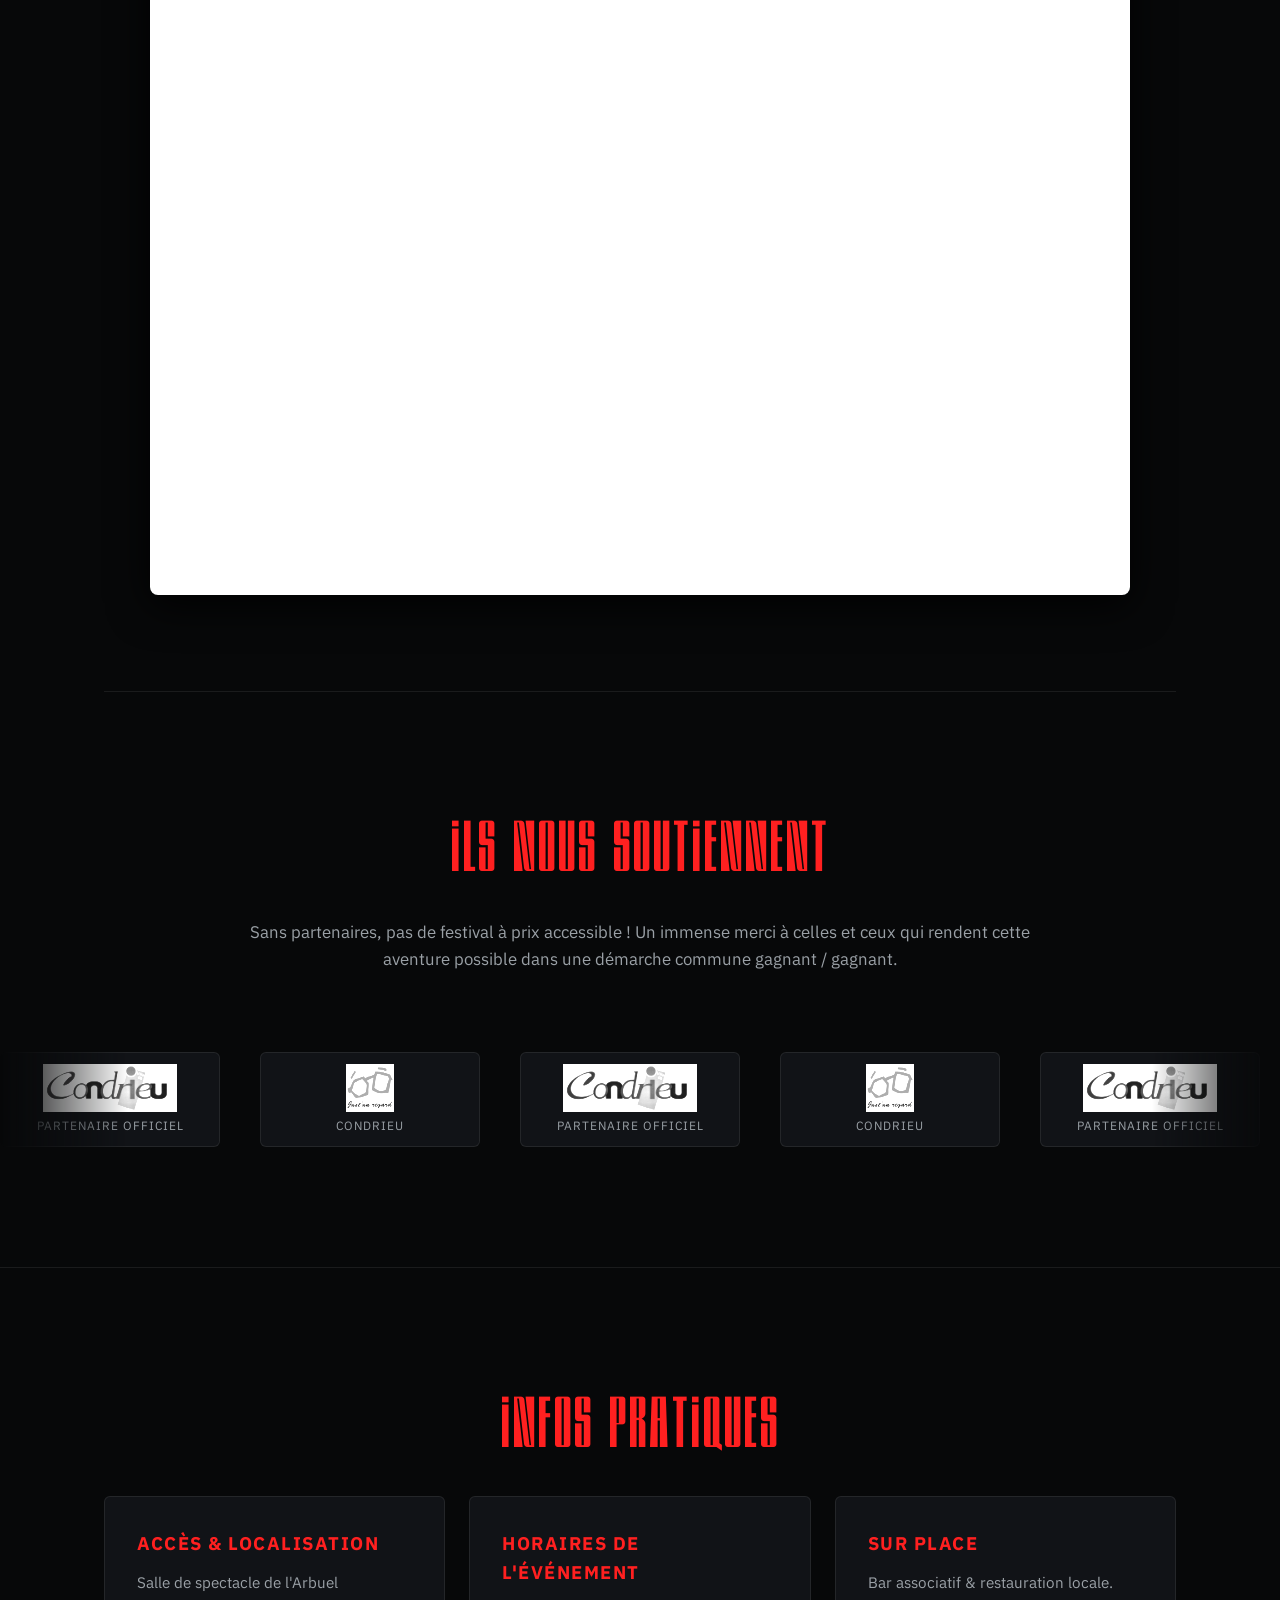
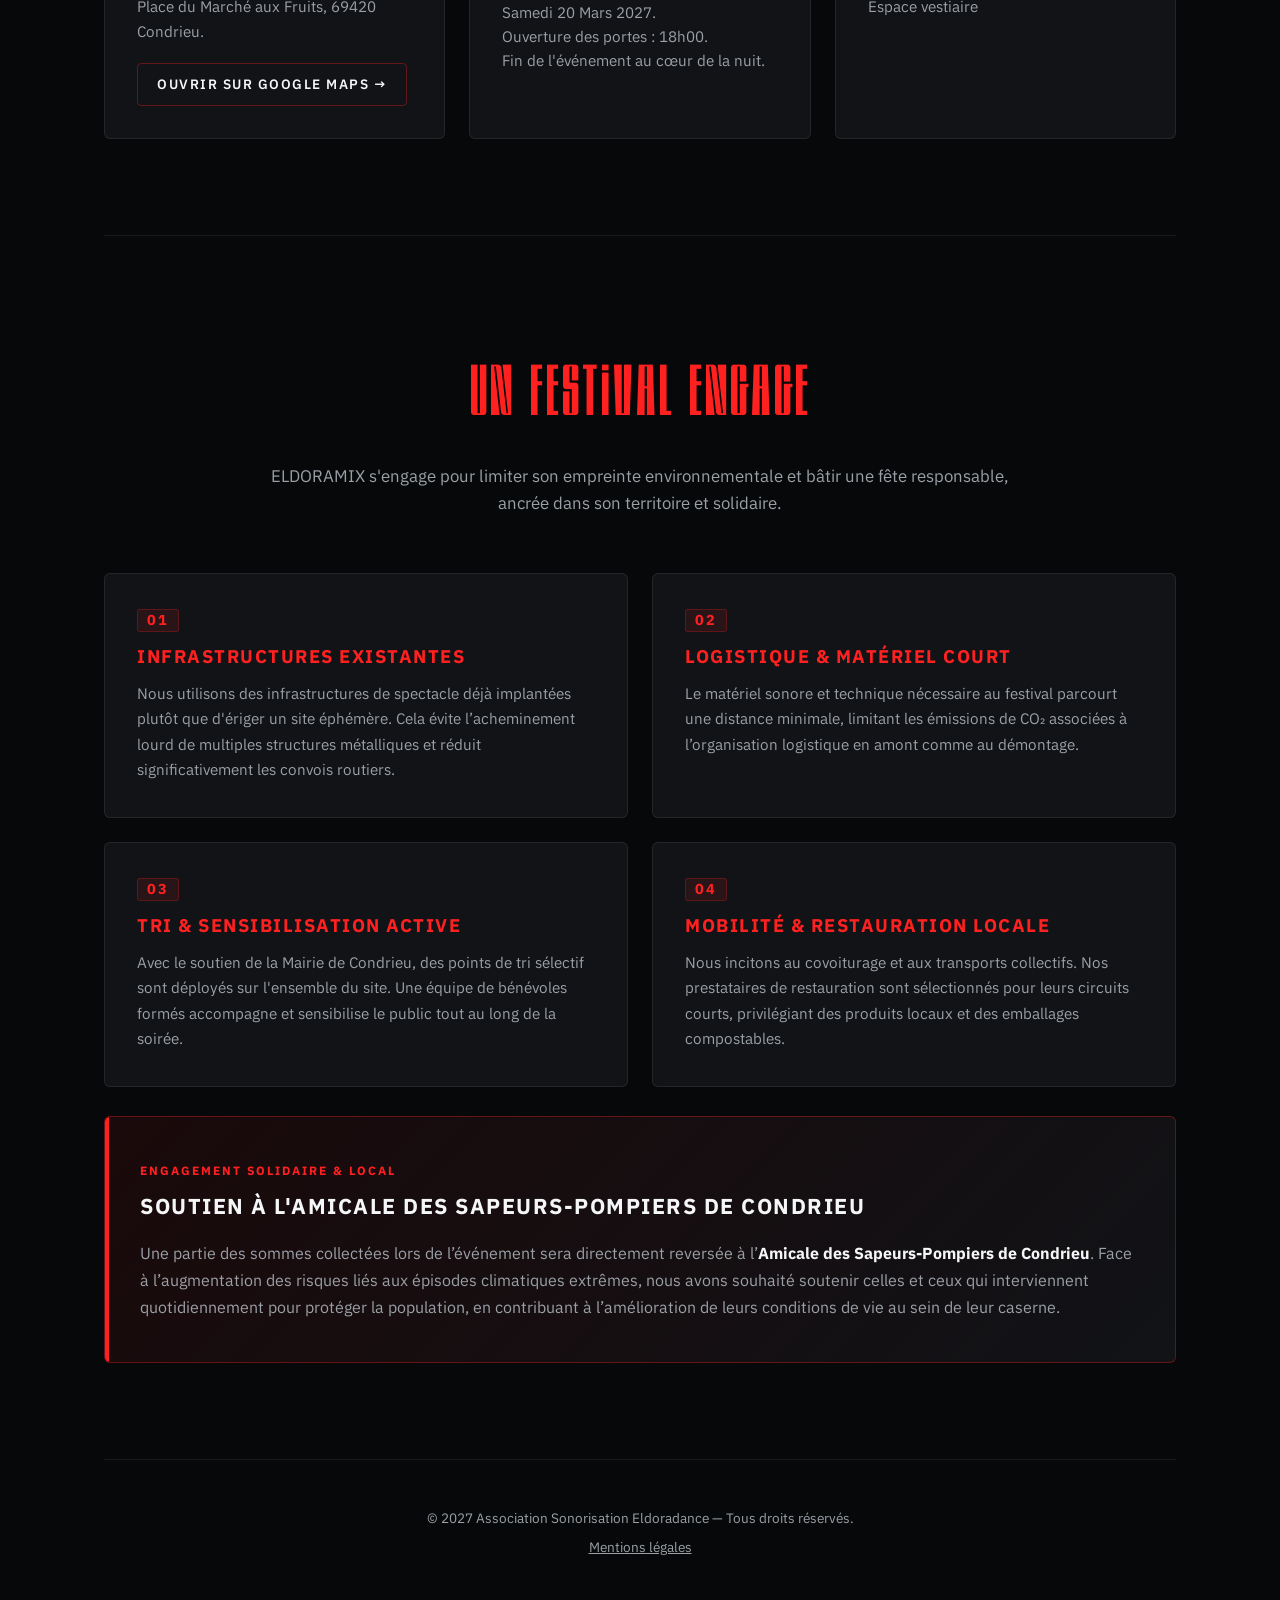
==== commit 8843d414: "ajout type billeterie + webp" ====
--- a/index.html
+++ b/index.html
@@ -5,7 +5,7 @@
     <meta charset="UTF-8">
     <meta name="viewport" content="width=device-width, initial-scale=1.0">
     <title>Festival Eldoramix — 20 Mars 2027 — Condrieu</title>
-    <link rel="icon" type="image/png" href="img/EX_small.png">
+    <link rel="icon" type="image/webp" href="img/EX_small.webp">
     <link rel="stylesheet" href="css/style.css">
 </head>
 
@@ -15,13 +15,13 @@
 
     <!-- Barre de navigation discrète -->
     <nav class="top-nav">
-        <img src="img/EX_small.png" alt="Logo EX" class="nav-logo">
+        <img src="img/EX_small.webp" alt="Logo EX" class="nav-logo">
         <span class="nav-tagline">Electronic Festival</span>
     </nav>
 
     <!-- 1. Hero Full Screen Ultra-Épuré (100vh) -->
     <header class="hero">
-        <img src="img/EX_full.png" alt="Festival Eldoramix" class="hero-main-logo">
+        <img src="img/EX_full.webp" alt="Festival Eldoramix" class="hero-main-logo">
 
         <div class="hero-meta">
             <div class="hero-date">20 Mars 2027</div>
@@ -66,7 +66,7 @@
                 <!-- Carte Benti -->
                 <article class="artist-card">
                     <div class="artist-img-wrapper">
-                        <img src="img/benti.png" alt="Benti" class="artist-img">
+                        <img src="img/benti.webp" alt="Benti" class="artist-img">
                     </div>
                     <div class="artist-content">
                         <span class="artist-status">Confirmé</span>
@@ -97,7 +97,7 @@
 
             <!-- Zone réservée aux prochains artistes -->
             <div class="extra-artists" id="extraArtists">
-                <!-- Ajoutez ici de nouveaux blocs <article class="artist-card">...</article> -->
+                <!-- Nouveaux artistes à insérer ici -->
             </div>
 
             <div class="artist-toggle-container">
@@ -105,21 +105,46 @@
             </div>
         </section>
 
-        <!-- 4. Section Billetterie -->
+        <!-- 4. Section Billetterie avec Grille Tarifaire Complète -->
         <section id="billetterie">
             <h2 class="section-title">Billetterie</h2>
+            <p class="section-subtitle">
+                Les tarifs évoluent par paliers au fil des ventes. Réservez votre billet au plus tôt pour profiter du
+                meilleur tarif !
+            </p>
 
             <div class="ticket-wrapper">
                 <div class="ticket-tiers">
-                    <div class="tier-item">
-                        <div class="tier-name">Billet Phase 1 : Early Bird</div>
+                    <!-- Phase 1 : Actuelle -->
+                    <div class="tier-item current">
+                        <span class="tier-badge active">En vente</span>
+                        <div class="tier-name">Phase 1 : Early Bird</div>
                         <div class="tier-price">15 €</div>
-                        <div class="tier-note">Quantité limitée aux 100 premiers</div>
-                    </div>
-                    <div class="tier-item">
-                        <div class="tier-name">Toutes les phases : Billet VIP</div>
+                        <div class="tier-note">Quantité limitée aux 100 premiers billets</div>
+                    </div>
+
+                    <!-- Phase 2 : À venir -->
+                    <div class="tier-item locked">
+                        <span class="tier-badge upcoming">Prochainement</span>
+                        <div class="tier-name">Phase 2 : Regular</div>
+                        <div class="tier-price">20 €</div>
+                        <div class="tier-note">Disponible dès épuisement de la Phase 1</div>
+                    </div>
+
+                    <!-- Phase 3 : À venir -->
+                    <div class="tier-item locked">
+                        <span class="tier-badge upcoming">Prochainement</span>
+                        <div class="tier-name">Phase 3 : Late</div>
+                        <div class="tier-price">25 €</div>
+                        <div class="tier-note">Dernières places avant l'événement</div>
+                    </div>
+
+                    <!-- Billet VIP -->
+                    <div class="tier-item vip">
+                        <span class="tier-badge vip">Quantité très limitée</span>
+                        <div class="tier-name">Toutes Phases : Billet VIP</div>
                         <div class="tier-price">50 €</div>
-                        <div class="tier-note">Espace dédié & bar privatif (1 boisson incluse)</div>
+                        <div class="tier-note">Espace dédié & bar privatif (1 boisson offerte)</div>
                     </div>
                 </div>
 
@@ -132,7 +157,7 @@
         </section>
     </div>
 
-    <!-- 5. Section Partenaires (Positionnée avant les infos pratiques) -->
+    <!-- 5. Section Partenaires avec Défilement Continu Infini -->
     <section class="partners-section" id="partenaires">
         <div class="container">
             <h2 class="section-title">Ils nous soutiennent</h2>
@@ -142,41 +167,72 @@
             </p>
         </div>
 
-        <!-- Piste de défilement infini de droite à gauche -->
         <div class="marquee-wrapper">
             <div class="marquee-track">
                 <!-- Groupe 1 -->
                 <div class="marquee-group">
-                    <!-- Logo Mairie de Condrieu -->
                     <a href="https://www.condrieu.fr/" target="_blank" rel="noopener" class="partner-item"
                         title="Mairie de Condrieu">
-                        <img src="img/logo_condrieu.jpg" alt="Mairie de Condrieu" class="partner-logo"
+                        <img src="img/logo_condrieu.webp" alt="Mairie de Condrieu" class="partner-logo"
                             onerror="this.style.display='none'; this.nextElementSibling.style.display='block';">
                         <span class="partner-fallback" style="display:none;">Condrieu</span>
-                    </a>
-
-                    <!-- Logo Just'un Regard -->
+                        <span class="partner-sub">Partenaire Officiel</span>
+                    </a>
+
                     <a href="https://justunregard.com/boutique/justun-regard-condrieu/" target="_blank" rel="noopener"
                         class="partner-item" title="Just'un Regard Condrieu">
-                        <img src="img/logo_justunregard.png" alt="Just'un Regard" class="partner-logo"
+                        <img src="img/logo_justunregard.webp" alt="Just'un Regard" class="partner-logo"
                             onerror="this.style.display='none'; this.nextElementSibling.style.display='block';">
                         <span class="partner-fallback" style="display:none;">Just'un Regard</span>
                         <span class="partner-sub">Condrieu</span>
                     </a>
-                </div>
-
-                <!-- Groupe 2 (Duplicata strict pour assurer la boucle sans à-coup) -->
+
+                    <a href="https://www.condrieu.fr/" target="_blank" rel="noopener" class="partner-item"
+                        title="Mairie de Condrieu">
+                        <img src="img/logo_condrieu.webp" alt="Mairie de Condrieu" class="partner-logo"
+                            onerror="this.style.display='none'; this.nextElementSibling.style.display='block';">
+                        <span class="partner-fallback" style="display:none;">Condrieu</span>
+                        <span class="partner-sub">Partenaire Officiel</span>
+                    </a>
+
+                    <a href="https://justunregard.com/boutique/justun-regard-condrieu/" target="_blank" rel="noopener"
+                        class="partner-item" title="Just'un Regard Condrieu">
+                        <img src="img/logo_justunregard.webp" alt="Just'un Regard" class="partner-logo"
+                            onerror="this.style.display='none'; this.nextElementSibling.style.display='block';">
+                        <span class="partner-fallback" style="display:none;">Just'un Regard</span>
+                        <span class="partner-sub">Condrieu</span>
+                    </a>
+                </div>
+
+                <!-- Groupe 2 -->
                 <div class="marquee-group" aria-hidden="true">
                     <a href="https://www.condrieu.fr/" target="_blank" rel="noopener" class="partner-item"
                         title="Mairie de Condrieu">
-                        <img src="img/logo_condrieu.jpg" alt="Mairie de Condrieu" class="partner-logo"
+                        <img src="img/logo_condrieu.webp" alt="Mairie de Condrieu" class="partner-logo"
                             onerror="this.style.display='none'; this.nextElementSibling.style.display='block';">
                         <span class="partner-fallback" style="display:none;">Condrieu</span>
+                        <span class="partner-sub">Partenaire Officiel</span>
                     </a>
 
                     <a href="https://justunregard.com/boutique/justun-regard-condrieu/" target="_blank" rel="noopener"
                         class="partner-item" title="Just'un Regard Condrieu">
-                        <img src="img/logo_justunregard.png" alt="Just'un Regard" class="partner-logo"
+                        <img src="img/logo_justunregard.webp" alt="Just'un Regard" class="partner-logo"
+                            onerror="this.style.display='none'; this.nextElementSibling.style.display='block';">
+                        <span class="partner-fallback" style="display:none;">Just'un Regard</span>
+                        <span class="partner-sub">Condrieu</span>
+                    </a>
+
+                    <a href="https://www.condrieu.fr/" target="_blank" rel="noopener" class="partner-item"
+                        title="Mairie de Condrieu">
+                        <img src="img/logo_condrieu.webp" alt="Mairie de Condrieu" class="partner-logo"
+                            onerror="this.style.display='none'; this.nextElementSibling.style.display='block';">
+                        <span class="partner-fallback" style="display:none;">Condrieu</span>
+                        <span class="partner-sub">Partenaire Officiel</span>
+                    </a>
+
+                    <a href="https://justunregard.com/boutique/justun-regard-condrieu/" target="_blank" rel="noopener"
+                        class="partner-item" title="Just'un Regard Condrieu">
+                        <img src="img/logo_justunregard.webp" alt="Just'un Regard" class="partner-logo"
                             onerror="this.style.display='none'; this.nextElementSibling.style.display='block';">
                         <span class="partner-fallback" style="display:none;">Just'un Regard</span>
                         <span class="partner-sub">Condrieu</span>
@@ -209,67 +265,70 @@
 
                 <div class="info-card">
                     <h3>Sur Place</h3>
-                    <p>Bar associatif & restauration locale.<br>Espace vestiaire sécurisé et stand de prévention.</p>
+                    <p>Bar associatif & restauration locale.<br>Espace vestiaire</p>
                 </div>
             </div>
         </section>
 
-        <!-- 7. Section Festival Engagé (Responsable, local et solidaire) -->
+        <!-- 7. Section Festival Engagé (Agencement 2x2 + Grand bloc solidaire) -->
         <section id="engagements">
             <h2 class="section-title">Un Festival Engagé</h2>
             <p class="section-subtitle">
-                ELDORAMIX souhaite réduire autant que possible son empreinte carbone et porter une démarche responsable,
-                locale et solidaire.
+                ELDORAMIX s'engage pour limiter son empreinte environnementale et bâtir une fête responsable, ancrée
+                dans son territoire et solidaire.
             </p>
 
             <div class="engagements-grid">
                 <div class="engagement-card">
+                    <div class="engagement-card-icon">01</div>
                     <h3>Infrastructures Existantes</h3>
                     <p>
-                        Nous avons fait le choix d’utiliser des infrastructures de spectacle déjà existantes plutôt que
-                        de recréer entièrement un site événementiel nécessitant l’acheminement de multiples véhicules et
-                        structures lourdes.
+                        Nous utilisons des infrastructures de spectacle déjà implantées plutôt que d'ériger un site
+                        éphémère. Cela évite l’acheminement lourd de multiples structures métalliques et réduit
+                        significativement les convois routiers.
                     </p>
                 </div>
 
                 <div class="engagement-card">
-                    <h3>Matériel & Logistique Courte</h3>
+                    <div class="engagement-card-icon">02</div>
+                    <h3>Logistique & Matériel Court</h3>
                     <p>
-                        Le matériel technique nécessaire au festival parcourt une faible distance, limitant ainsi
-                        fortement les transports et émissions liés à l’organisation logistique.
+                        Le matériel sonore et technique nécessaire au festival parcourt une distance minimale, limitant
+                        les émissions de CO₂ associées à l’organisation logistique en amont comme au démontage.
                     </p>
                 </div>
 
                 <div class="engagement-card">
-                    <h3>Tri & Sensibilisation</h3>
+                    <div class="engagement-card-icon">03</div>
+                    <h3>Tri & Sensibilisation Active</h3>
                     <p>
-                        Avec le soutien de la Mairie de Condrieu, une attention particulière est portée à la gestion des
-                        déchets avec des bacs de tri sélectif et une équipe de bénévoles dédiés à la sensibilisation des
-                        festivaliers.
+                        Avec le soutien de la Mairie de Condrieu, des points de tri sélectif sont déployés sur
+                        l'ensemble du site. Une équipe de bénévoles formés accompagne et sensibilise le public tout au
+                        long de la soirée.
                     </p>
                 </div>
 
                 <div class="engagement-card">
+                    <div class="engagement-card-icon">04</div>
                     <h3>Mobilité & Restauration Locale</h3>
                     <p>
-                        Nous encourageons les transports collectifs et le covoiturage. Côté restauration, nos
-                        prestataires privilégient les produits locaux et des contenants compostables ou à faible impact
-                        environnemental.
-                    </p>
-                </div>
-
-                <!-- Bloc Solidarité Sapeurs-Pompiers -->
-                <div class="engagement-card solidarity">
-                    <span class="solidarity-badge">Action Solidaire & Locale</span>
-                    <h3>Soutien à l'Amicale des Sapeurs-Pompiers de Condrieu</h3>
-                    <p>
-                        Une partie des sommes collectées lors de l’événement sera directement reversée à
-                        l’<strong>Amicale des Sapeurs-Pompiers de Condrieu</strong>. Face à l’augmentation des risques
-                        liés aux épisodes climatiques extrêmes, nous avons souhaité soutenir celles et ceux qui
-                        interviennent quotidiennement pour protéger la population, en contribuant à l’amélioration de
-                        leurs conditions au sein de leur caserne.
-                    </p>
-                </div>
+                        Nous incitons au covoiturage et aux transports collectifs. Nos prestataires de restauration sont
+                        sélectionnés pour leurs circuits courts, privilégiant des produits locaux et des emballages
+                        compostables.
+                    </p>
+                </div>
+            </div>
+
+            <div class="solidarity-banner">
+                <div class="solidarity-badge">Engagement Solidaire & Local</div>
+                <h3>Soutien à l'Amicale des Sapeurs-Pompiers de Condrieu</h3>
+                <p>
+                    Une partie des sommes collectées lors de l’événement sera directement reversée à l’<strong>Amicale
+                        des Sapeurs-Pompiers de Condrieu</strong>. Face à l’augmentation des risques liés aux épisodes
+                    climatiques extrêmes, nous avons souhaité soutenir celles et ceux qui interviennent quotidiennement
+                    pour protéger la population, en contribuant à l’amélioration de leurs conditions de vie au sein de
+                    leur caserne.
+                </p>
             </div>
         </section>
     </div>
@@ -282,9 +341,9 @@
         </div>
     </footer>
 
-    <!-- Scripts : Compteur et Toggle des artistes -->
+    <!-- Scripts -->
     <script>
-        // 1. Compteur pour le 20 Mars 2027 à 18h00
+        // Compteur
         (function () {
             const targetDate = new Date('2027-03-20T18:00:00').getTime();
 
@@ -312,7 +371,7 @@
             setInterval(updateCounter, 1000);
         })();
 
-        // 2. Gestion du bouton "Afficher tous les artistes"
+        // Toggle des artistes
         (function () {
             const toggleBtn = document.getElementById('toggleArtistsBtn');
             const extraArtists = document.getElementById('extraArtists');
--- a/css/style.css
+++ b/css/style.css
@@ -133,7 +133,7 @@
       rgba(7, 8, 9, 0.65) 80%, 
       var(--bg-core) 100%
     ),
-    url('../img/bg_hero.png') center 65% / cover no-repeat;
+    url('../img/bg_hero.webp') center 65% / cover no-repeat;
   border-bottom: none;
 }
 
@@ -441,11 +441,134 @@
 }
 
 /* ==========================================================================
+   Section Billetterie & Paliers Tarifaires
+   ========================================================================== */
+.ticket-wrapper {
+  max-width: 980px;
+  margin: 0 auto;
+}
+
+.ticket-tiers {
+  display: grid;
+  grid-template-columns: repeat(auto-fit, minmax(220px, 1fr));
+  gap: 1.25rem;
+  margin-bottom: 2.5rem;
+}
+
+.tier-item {
+  background: var(--bg-card);
+  border: 1px solid var(--border-line);
+  padding: 1.7rem 1.2rem;
+  border-radius: 6px;
+  text-align: center;
+  position: relative;
+  display: flex;
+  flex-direction: column;
+  justify-content: space-between;
+  transition: transform 0.2s ease, border-color 0.2s ease;
+}
+
+/* Palier actif (Early Bird) */
+.tier-item.current {
+  border-color: var(--red-neon);
+  box-shadow: 0 0 20px rgba(255, 32, 32, 0.2);
+  transform: translateY(-2px);
+}
+
+/* Paliers à venir (verrouillés) */
+.tier-item.locked {
+  opacity: 0.65;
+  border-style: dashed;
+}
+
+.tier-item.vip {
+  border-color: rgba(255, 215, 0, 0.4);
+}
+
+.tier-badge {
+  display: inline-block;
+  align-self: center;
+  font-size: 0.68rem;
+  font-weight: 800;
+  letter-spacing: 1.5px;
+  text-transform: uppercase;
+  padding: 0.25rem 0.6rem;
+  border-radius: 3px;
+  margin-bottom: 0.8rem;
+}
+
+.tier-badge.active {
+  background: var(--red-neon);
+  color: #fff;
+  box-shadow: 0 0 10px var(--red-glow);
+}
+
+.tier-badge.upcoming {
+  background: rgba(255, 255, 255, 0.08);
+  color: var(--text-dim);
+  border: 1px solid rgba(255, 255, 255, 0.1);
+}
+
+.tier-badge.vip {
+  background: rgba(255, 215, 0, 0.15);
+  color: #ffd700;
+  border: 1px solid rgba(255, 215, 0, 0.3);
+}
+
+.tier-name {
+  font-size: 0.85rem;
+  font-weight: 700;
+  text-transform: uppercase;
+  letter-spacing: 1px;
+  color: var(--text-white);
+  margin-bottom: 0.4rem;
+}
+
+.tier-price {
+  font-family: var(--font-text);
+  font-weight: 800;
+  font-size: 2.2rem;
+  letter-spacing: -0.5px;
+  color: var(--red-neon);
+  line-height: 1;
+  margin: 0.4rem 0 0.8rem;
+}
+
+.tier-item.locked .tier-price {
+  color: var(--text-dim);
+}
+
+.tier-item.vip .tier-price {
+  color: #ffd700;
+}
+
+.tier-note {
+  font-size: 0.78rem;
+  color: var(--text-dim);
+  line-height: 1.4;
+}
+
+.ha-frame-shell {
+  background: #ffffff;
+  border-radius: 8px;
+  overflow: hidden;
+  box-shadow: 0 10px 40px rgba(0, 0, 0, 0.9);
+}
+
+#haWidget {
+  width: 100%;
+  height: 850px;
+  border: none;
+}
+
+/* ==========================================================================
    Section Partenaires & Défilement Infini (Marquee)
    ========================================================================== */
 .partners-section {
   overflow: hidden;
   position: relative;
+  padding: 6rem 0;
+  border-bottom: 1px solid var(--border-line);
 }
 
 .marquee-wrapper {
@@ -453,14 +576,16 @@
   overflow: hidden;
   position: relative;
   padding: 1.5rem 0;
-  mask-image: linear-gradient(to right, transparent, black 15%, black 85%, transparent);
-  -webkit-mask-image: linear-gradient(to right, transparent, black 15%, black 85%, transparent);
+  display: flex;
+  mask-image: linear-gradient(to right, transparent, black 10%, black 90%, transparent);
+  -webkit-mask-image: linear-gradient(to right, transparent, black 10%, black 90%, transparent);
 }
 
 .marquee-track {
   display: flex;
   width: max-content;
-  animation: scrollMarquee 26s linear infinite;
+  will-change: transform;
+  animation: scrollMarquee 22s linear infinite;
 }
 
 .marquee-wrapper:hover .marquee-track {
@@ -470,8 +595,9 @@
 .marquee-group {
   display: flex;
   align-items: center;
-  gap: 3.5rem;
-  padding-right: 3.5rem;
+  gap: 2.5rem;
+  padding-right: 2.5rem;
+  flex-shrink: 0;
 }
 
 .partner-item {
@@ -526,10 +652,10 @@
 }
 
 @keyframes scrollMarquee {
-  from {
+  0% {
     transform: translateX(0);
   }
-  to {
+  100% {
     transform: translateX(-50%);
   }
 }
@@ -588,21 +714,44 @@
 }
 
 /* ==========================================================================
-   Section Engagements
+   Section Engagements (Layout 2x2 + Numérotation claire)
    ========================================================================== */
 .engagements-grid {
   display: grid;
-  grid-template-columns: repeat(auto-fit, minmax(300px, 1fr));
+  grid-template-columns: repeat(2, 1fr);
   gap: 1.5rem;
-  margin-bottom: 2rem;
+  margin-bottom: 1.8rem;
 }
 
 .engagement-card {
   background: var(--bg-card);
   border: 1px solid var(--border-line);
-  padding: 2rem;
+  padding: 2.2rem 2rem;
   border-radius: 6px;
   position: relative;
+  display: flex;
+  flex-direction: column;
+  transition: border-color 0.25s ease;
+}
+
+.engagement-card:hover {
+  border-color: rgba(255, 255, 255, 0.2);
+}
+
+.engagement-card-icon {
+  font-family: var(--font-text);
+  font-size: 0.9rem;
+  font-weight: 800;
+  color: var(--red-neon);
+  letter-spacing: 2px;
+  margin-bottom: 0.8rem;
+  background: rgba(255, 32, 32, 0.1);
+  border: 1px solid rgba(255, 32, 32, 0.25);
+  display: inline-block;
+  align-self: flex-start;
+  padding: 0.2rem 0.55rem;
+  border-radius: 3px;
+  line-height: 1;
 }
 
 .engagement-card h3 {
@@ -612,18 +761,33 @@
   text-transform: uppercase;
   color: var(--red-neon);
   margin-bottom: 0.8rem;
+  line-height: 1.3;
 }
 
 .engagement-card p {
   color: var(--text-dim);
   font-size: 0.95rem;
-  line-height: 1.6;
-}
-
-.engagement-card.solidarity {
+  line-height: 1.65;
+}
+
+/* Grand bandeau Pompier / Solidarité */
+.solidarity-banner {
+  background: linear-gradient(135deg, rgba(255, 32, 32, 0.08) 0%, var(--bg-card) 100%);
   border: 1px solid var(--border-highlight);
-  background: linear-gradient(180deg, rgba(255, 32, 32, 0.05) 0%, var(--bg-card) 100%);
-  grid-column: 1 / -1;
+  border-radius: 6px;
+  padding: 2.5rem 2.2rem;
+  position: relative;
+  overflow: hidden;
+}
+
+.solidarity-banner::before {
+  content: "";
+  position: absolute;
+  top: 0;
+  left: 0;
+  width: 4px;
+  height: 100%;
+  background: var(--red-neon);
 }
 
 .solidarity-badge {
@@ -633,63 +797,26 @@
   letter-spacing: 2px;
   text-transform: uppercase;
   color: var(--red-neon);
-  margin-bottom: 0.5rem;
-}
-
-/* ==========================================================================
-   Billetterie
-   ========================================================================== */
-.ticket-wrapper {
-  max-width: 860px;
-  margin: 0 auto;
-}
-
-.ticket-tiers {
-  display: grid;
-  grid-template-columns: repeat(auto-fit, minmax(240px, 1fr));
-  gap: 1.5rem;
-  margin-bottom: 2.5rem;
-}
-
-.tier-item {
-  background: var(--bg-card);
-  border: 1px solid var(--border-line);
-  padding: 1.5rem;
-  border-radius: 6px;
-  text-align: center;
-}
-
-.tier-name {
-  font-size: 0.85rem;
-  text-transform: uppercase;
-  letter-spacing: 1px;
-  color: var(--text-dim);
-  margin-bottom: 0.3rem;
-}
-
-.tier-price {
-  font-size: 2.2rem;
-  font-weight: 700;
-  color: var(--red-neon);
-  line-height: 1.2;
-}
-
-.tier-note {
-  font-size: 0.8rem;
-  color: var(--text-dim);
-}
-
-.ha-frame-shell {
-  background: #ffffff;
-  border-radius: 8px;
-  overflow: hidden;
-  box-shadow: 0 10px 40px rgba(0, 0, 0, 0.9);
-}
-
-#haWidget {
-  width: 100%;
-  height: 850px;
-  border: none;
+  margin-bottom: 0.6rem;
+}
+
+.solidarity-banner h3 {
+  font-size: 1.35rem;
+  font-weight: 700;
+  letter-spacing: 1.5px;
+  text-transform: uppercase;
+  color: var(--text-white);
+  margin-bottom: 1rem;
+}
+
+.solidarity-banner p {
+  color: var(--text-dim);
+  font-size: 1rem;
+  line-height: 1.7;
+}
+
+.solidarity-banner strong {
+  color: var(--text-white);
 }
 
 /* ==========================================================================
@@ -713,8 +840,14 @@
 }
 
 /* ==========================================================================
-   Adaptations Mobiles
-   ========================================================================== */
+   Adaptations Mobiles & Tablettes
+   ========================================================================== */
+@media (max-width: 820px) {
+  .engagements-grid {
+    grid-template-columns: 1fr;
+  }
+}
+
 @media (max-width: 600px) {
   .top-nav {
     padding: 1rem 1.2rem;
@@ -769,4 +902,18 @@
   .artist-img-wrapper {
     height: 260px;
   }
+
+  .solidarity-banner {
+    padding: 1.8rem 1.4rem;
+  }
+
+  .ticket-tiers {
+    grid-template-columns: 1fr 1fr;
+  }
+}
+
+@media (max-width: 480px) {
+  .ticket-tiers {
+    grid-template-columns: 1fr;
+  }
 }
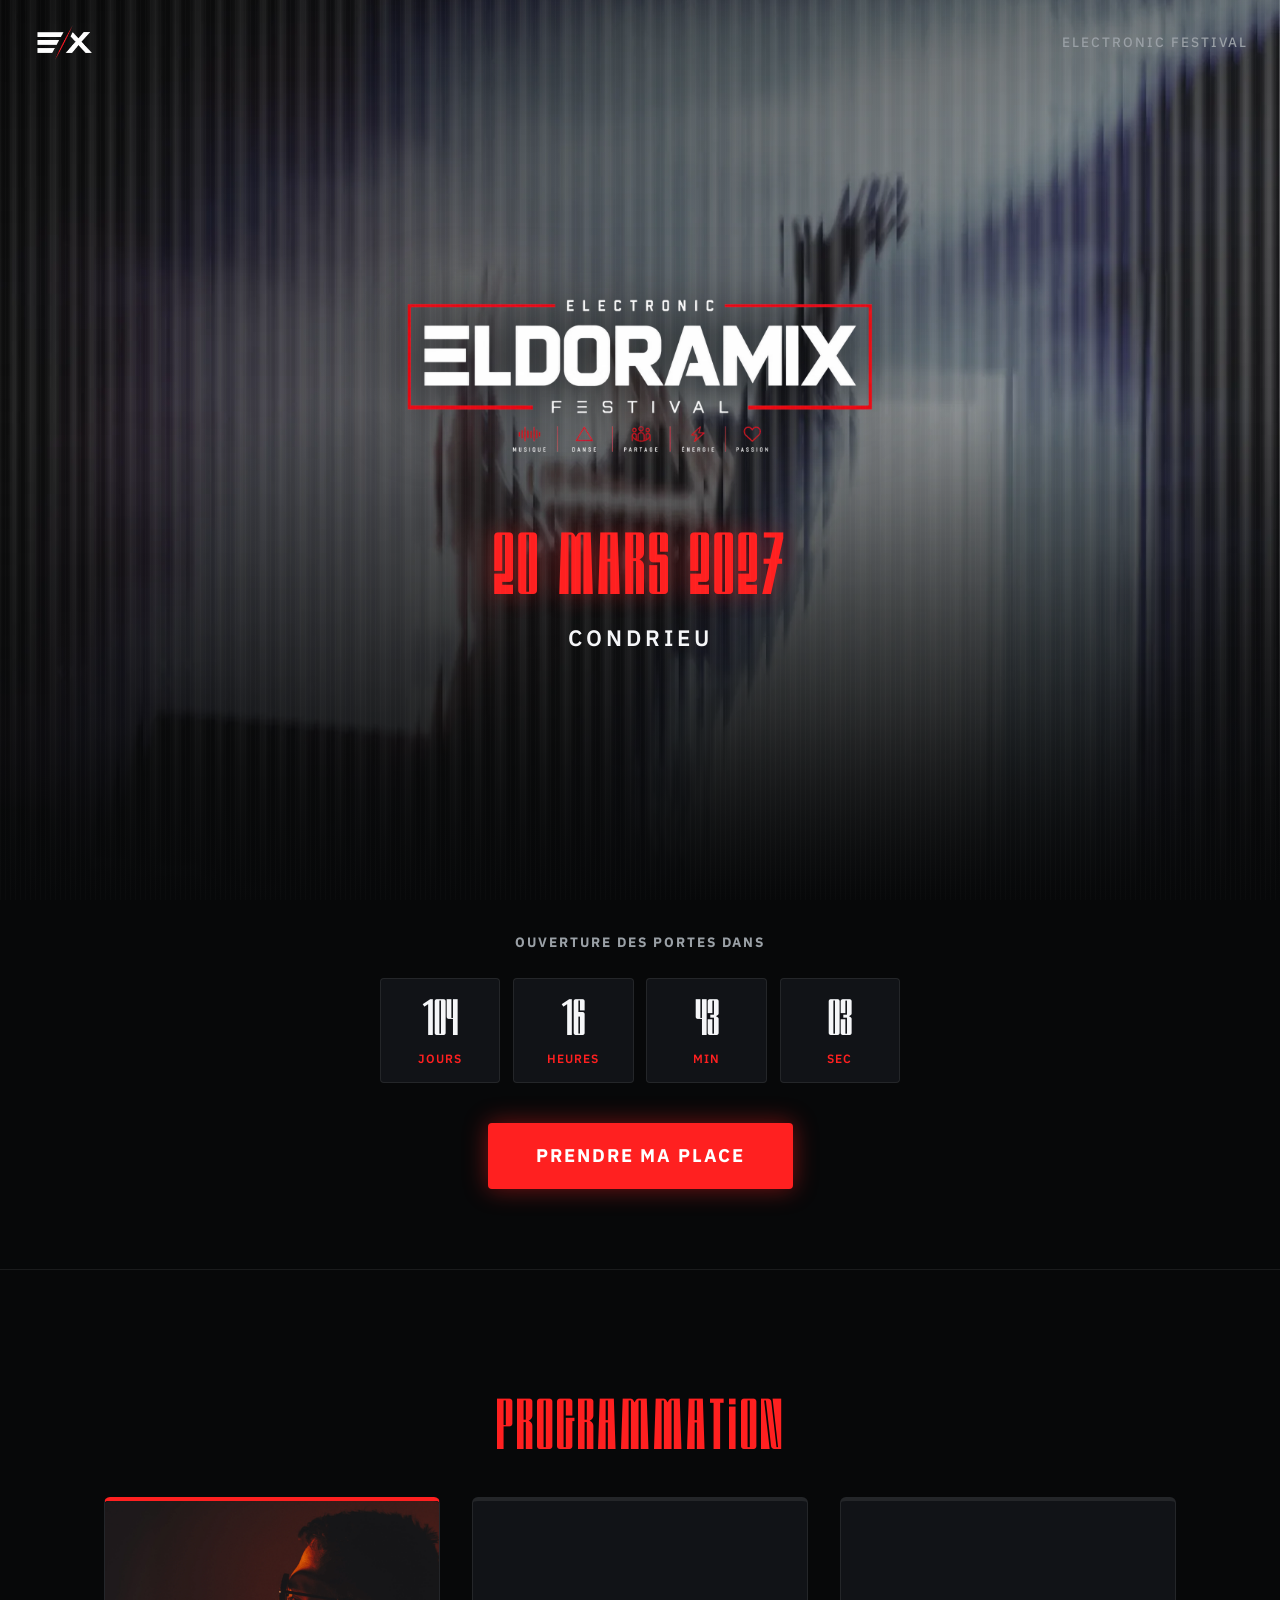
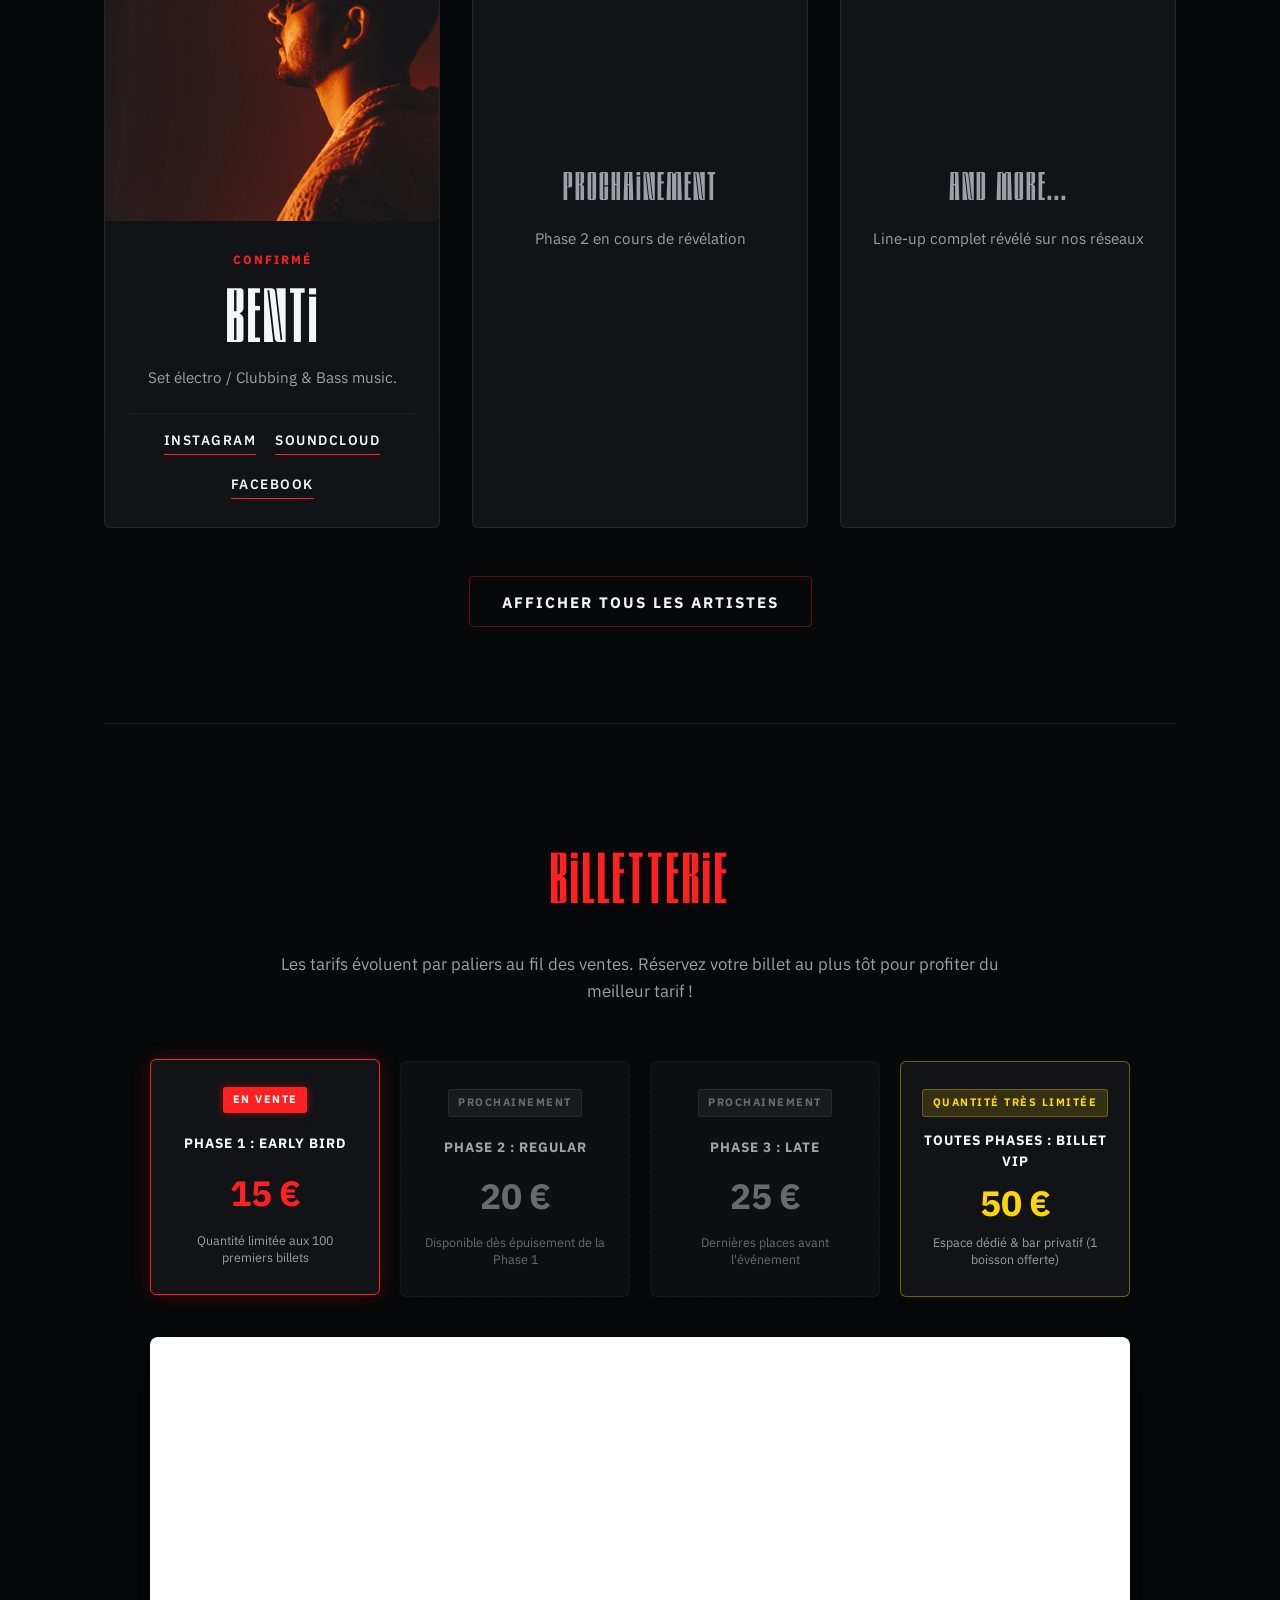
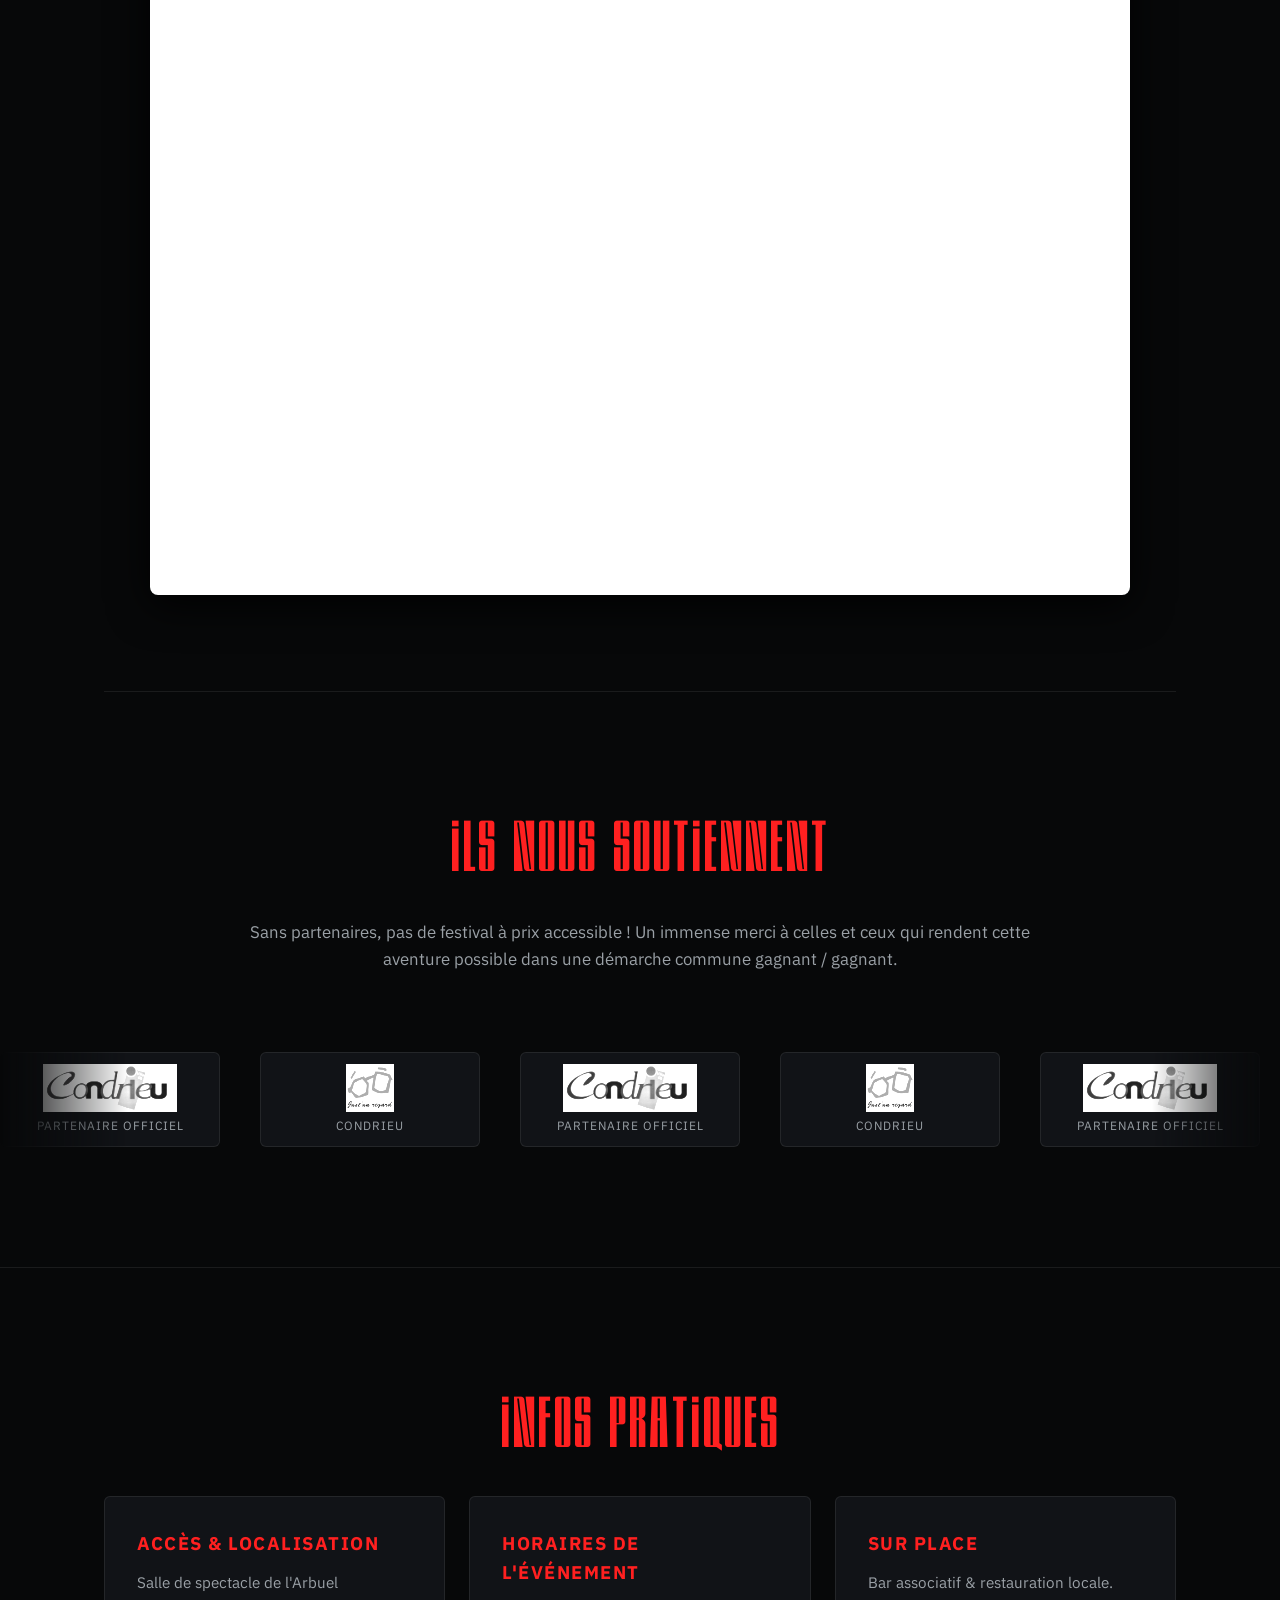
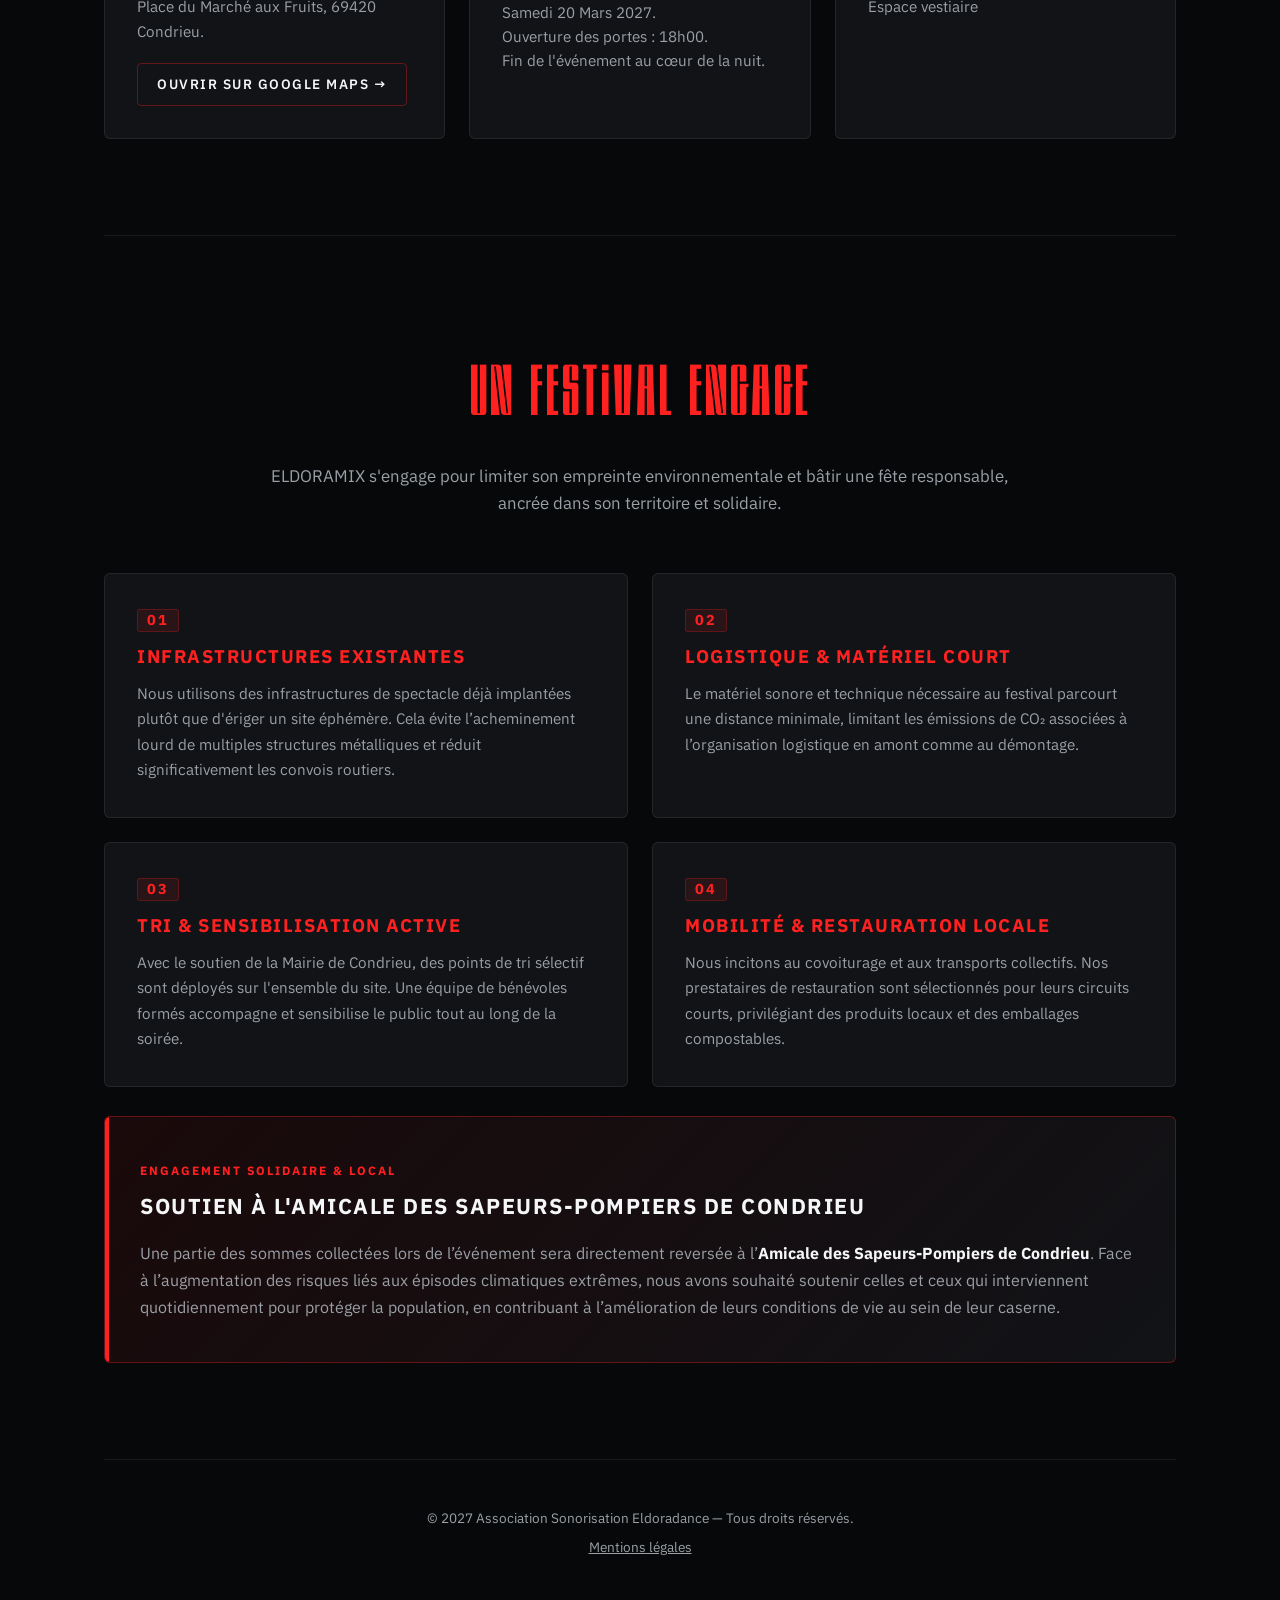
==== commit 5e135aee: "miss commit" ====
--- a/index.html
+++ b/index.html
@@ -1,13 +1,48 @@
 <!DOCTYPE html>
 <html lang="fr">
 
+<head>
 <head>
     <meta charset="UTF-8">
     <meta name="viewport" content="width=device-width, initial-scale=1.0">
     <title>Festival Eldoramix — 20 Mars 2027 — Condrieu</title>
-    <link rel="icon" type="image/webp" href="img/EX_small.webp">
+
+    <!-- Favicon & Icône Apple / Mobile -->
+    <link rel="icon" type="image/webp" href="https://eldoramix.fr/img/EX_small.webp">
+    <link rel="apple-touch-icon" href="https://eldoramix.fr/img/EX_small.webp">
+    <meta name="theme-color" content="#070809">
+
+    <!-- Feuilles de style -->
     <link rel="stylesheet" href="css/style.css">
-</head>
+
+    <!-- SEO Standard & Référencement Google -->
+    <meta name="description"
+        content="Festival de musiques électroniques le 20 Mars 2027 à Condrieu. Retrouvez Benti et la programmation, préparez votre venue et réservez sur la billetterie officielle.">
+    <meta name="robots" content="index, follow">
+    <link rel="canonical" href="https://eldoramix.fr/">
+
+    <!-- Open Graph complet (WhatsApp, Facebook, Discord, LinkedIn, Instagram, Telegram, Slack) -->
+    <meta property="og:site_name" content="Eldoramix">
+    <meta property="og:type" content="website">
+    <meta property="og:url" content="https://eldoramix.fr/">
+    <meta property="og:locale" content="fr_FR">
+    <meta property="og:title" content="Festival Eldoramix — 20 Mars 2027 — Condrieu">
+    <meta property="og:description"
+        content="Festival de musiques électroniques le 20 Mars 2027 à Condrieu. Retrouvez la programmation et réservez votre billet au tarif Early Bird.">
+    <meta property="og:image" content="https://eldoramix.fr/img/og-preview.jpg">
+    <meta property="og:image:secure_url" content="https://eldoramix.fr/img/og-preview.jpg">
+    <meta property="og:image:type" content="image/jpeg">
+    <meta property="og:image:width" content="1200">
+    <meta property="og:image:height" content="630">
+    <meta property="og:image:alt" content="Affiche Festival Eldoramix 2027 Condrieu">
+
+    <!-- Twitter / X Cards -->
+    <meta name="twitter:card" content="summary_large_image">
+    <meta name="twitter:url" content="https://eldoramix.fr/">
+    <meta name="twitter:title" content="Festival Eldoramix — 20 Mars 2027 — Condrieu">
+    <meta name="twitter:description"
+        content="Festival de musiques électroniques le 20 Mars 2027 à Condrieu. Retrouvez la programmation et réservez votre billet.">
+    <meta name="twitter:image" content="https://eldoramix.fr/img/og-preview.jpg">
 
 <body>
     <!-- Trame industrielle permanente -->
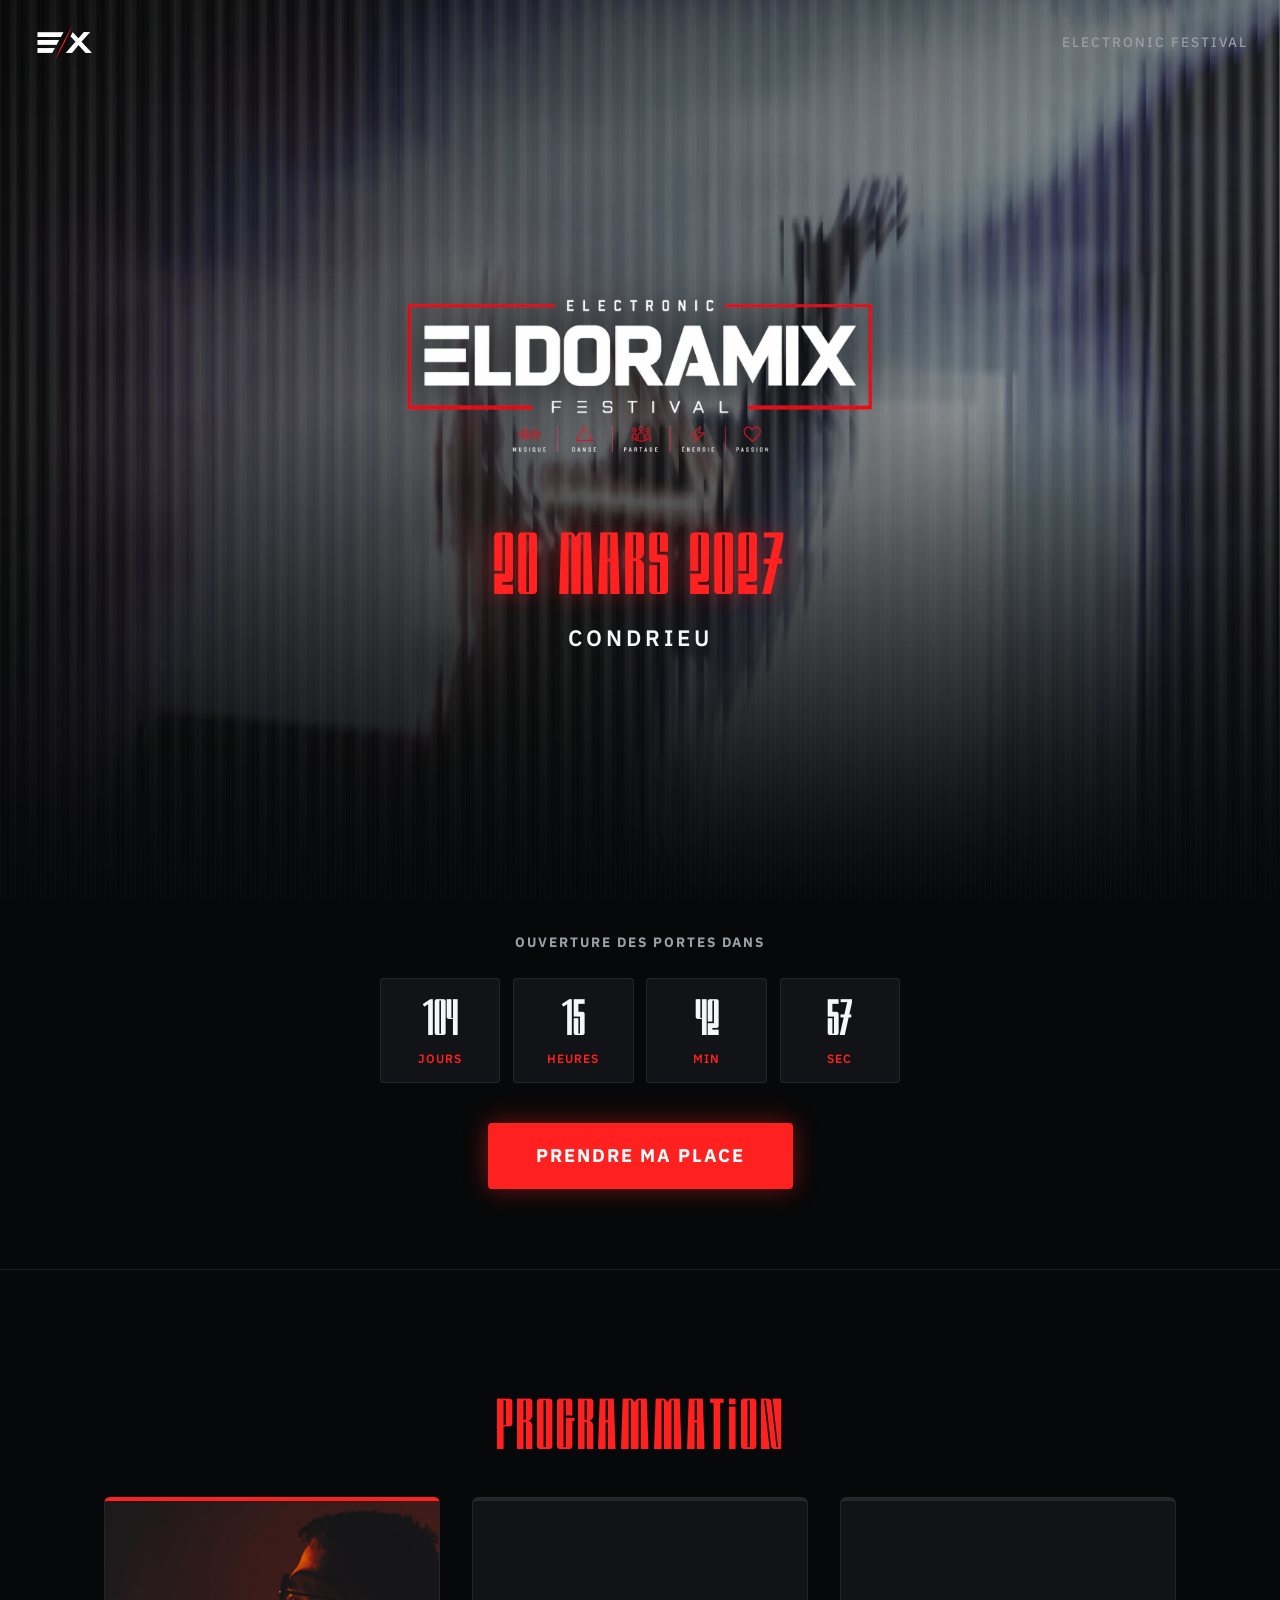
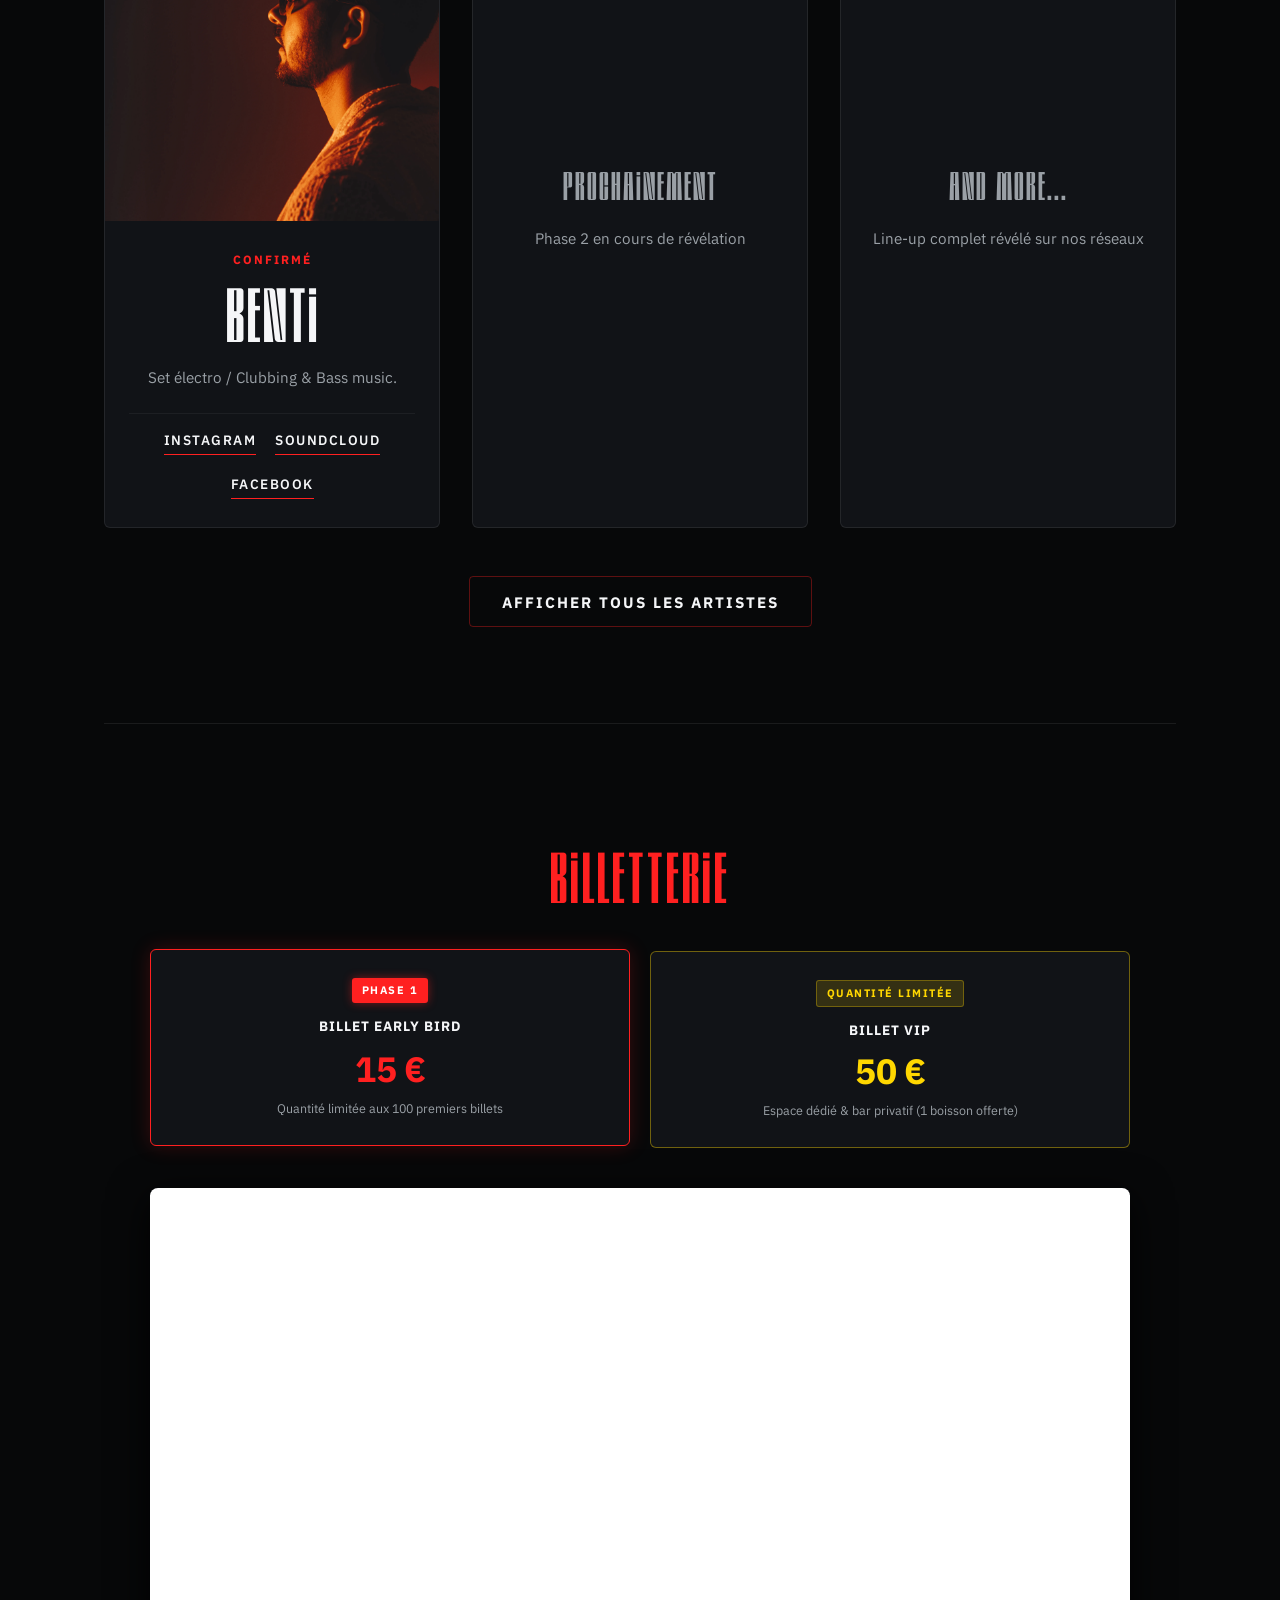
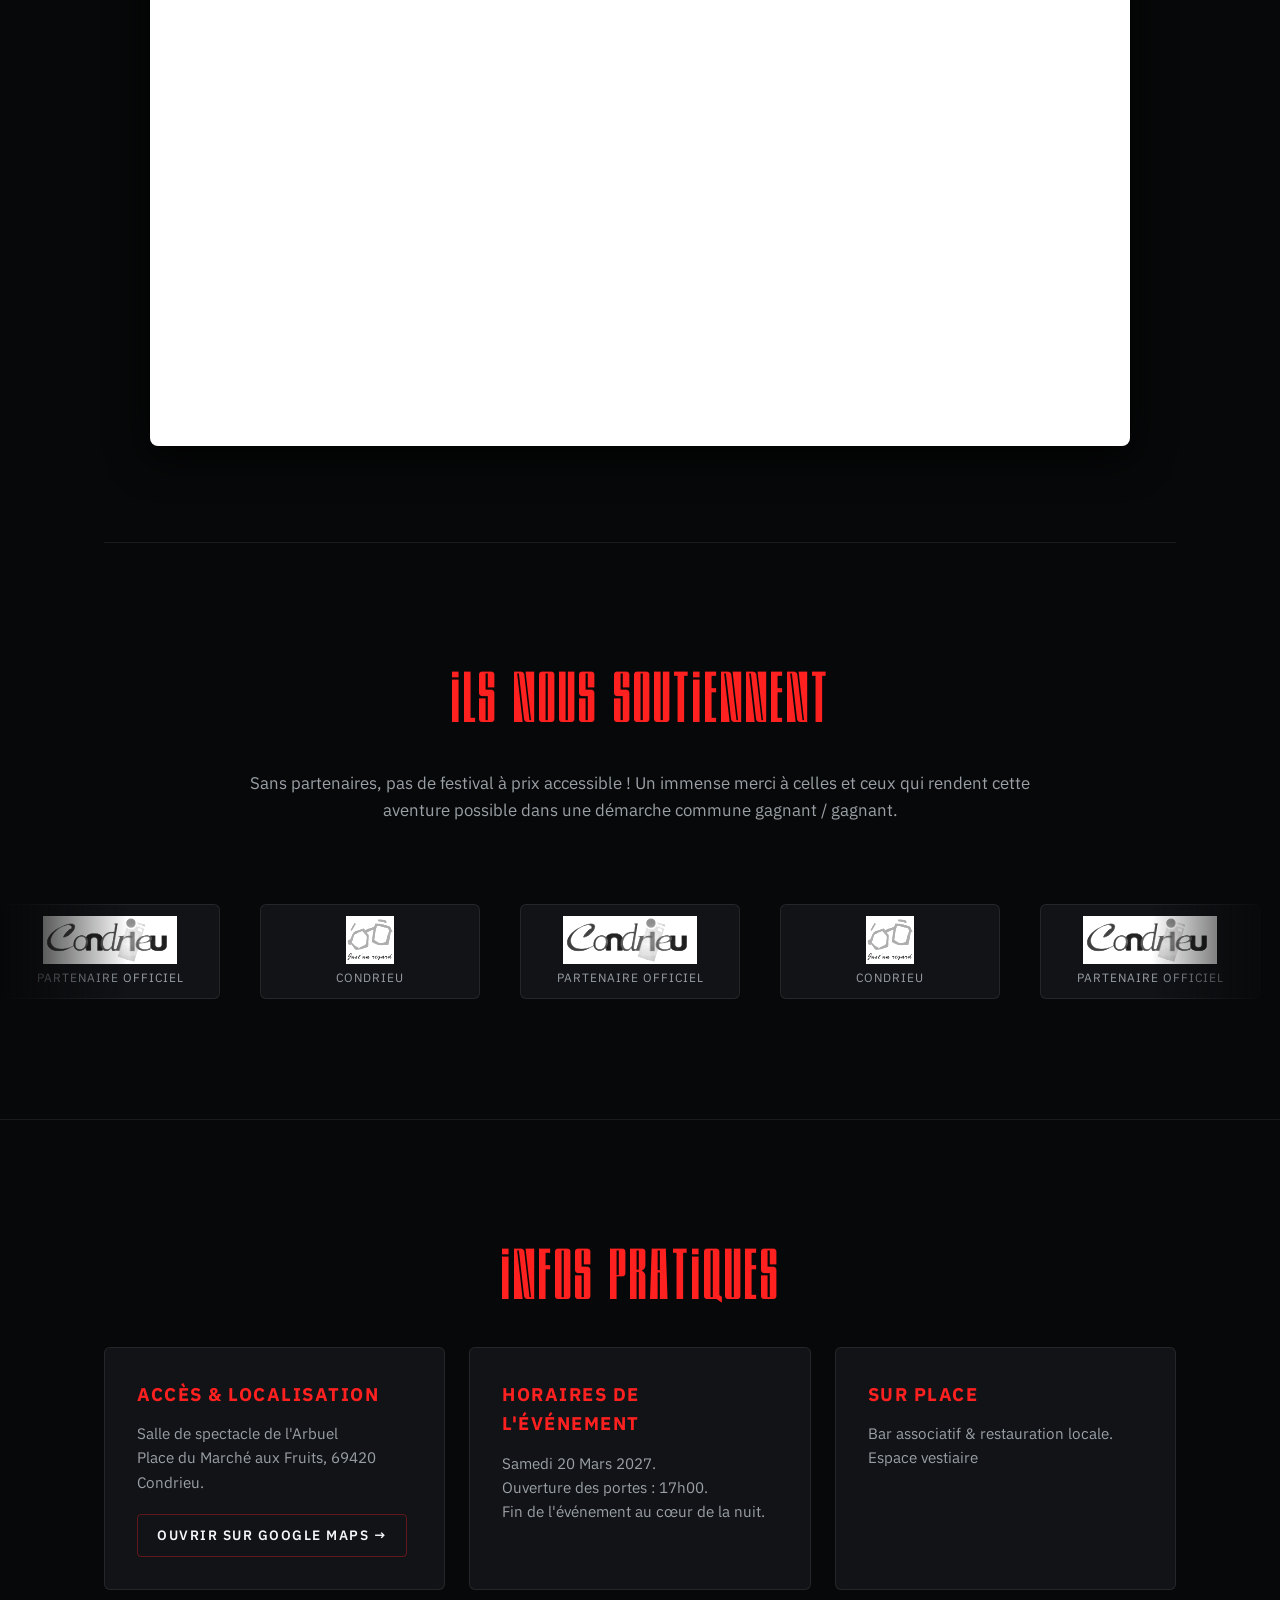
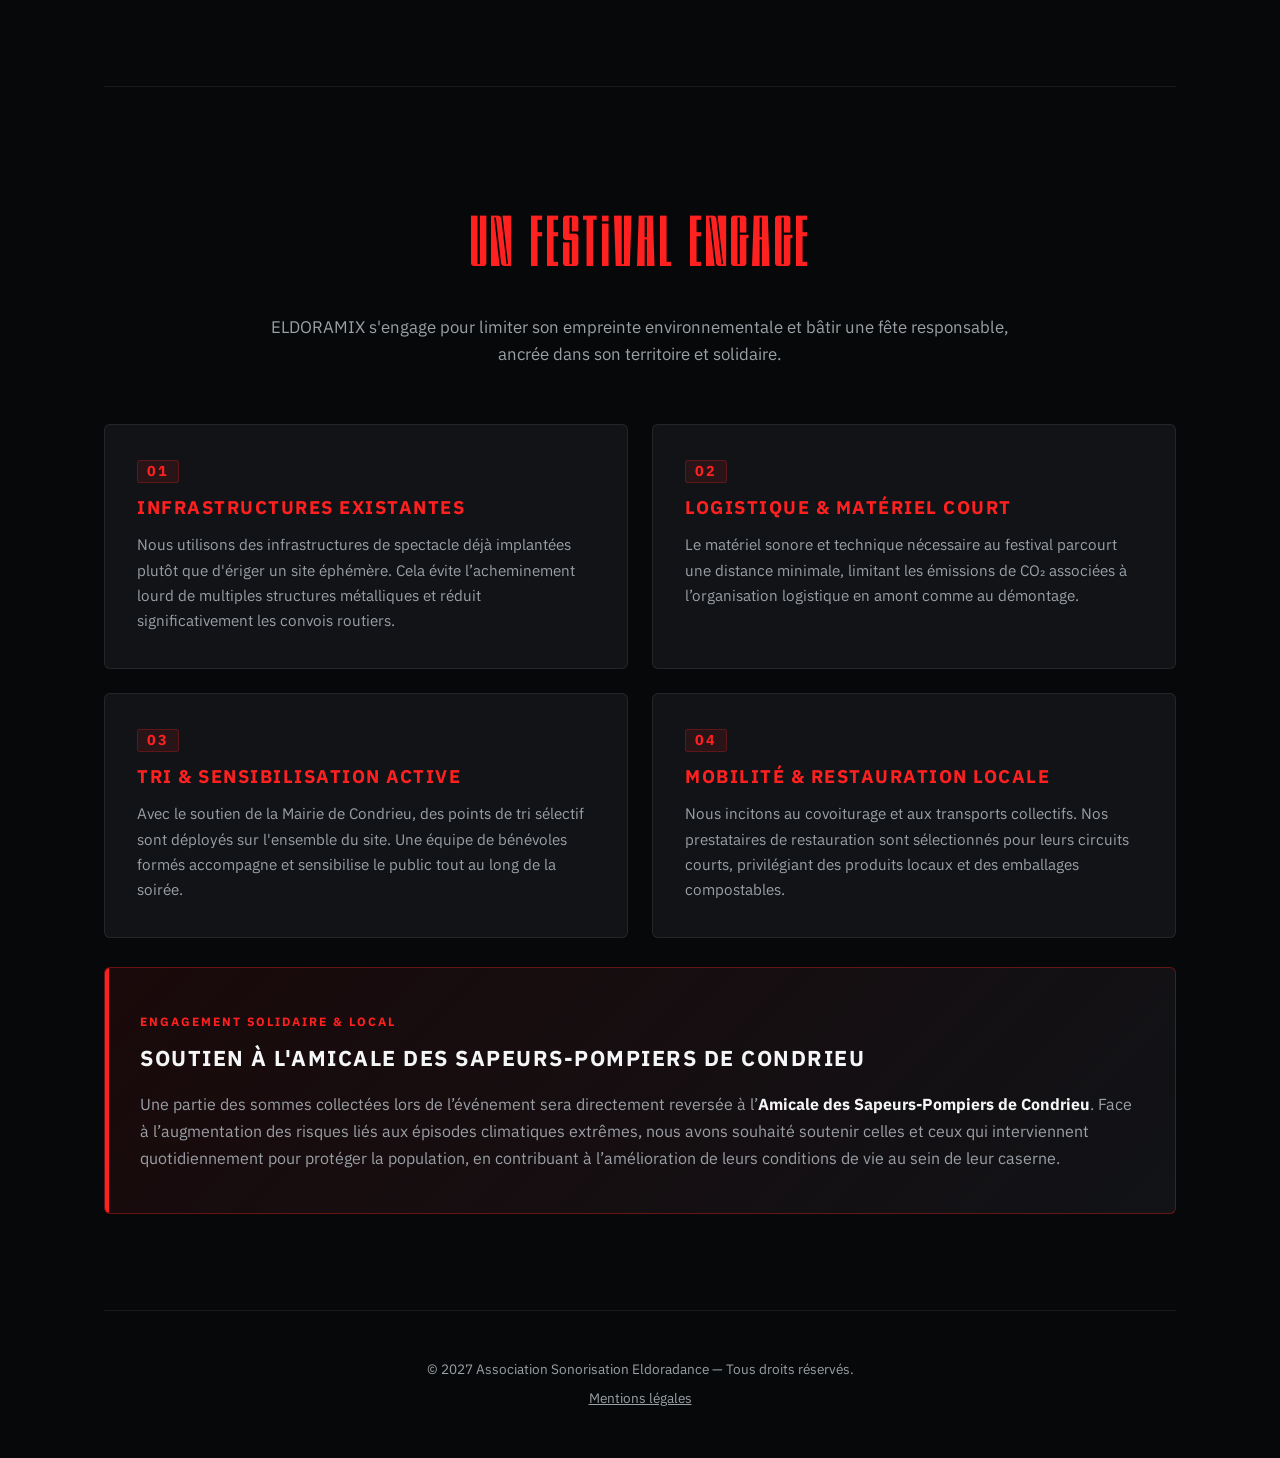
==== commit 63614ddd: "modif billeterie + mention legales + compte a rebourd +" ====
--- a/index.html
+++ b/index.html
@@ -1,7 +1,6 @@
 <!DOCTYPE html>
 <html lang="fr">
 
-<head>
 <head>
     <meta charset="UTF-8">
     <meta name="viewport" content="width=device-width, initial-scale=1.0">
@@ -43,6 +42,7 @@
     <meta name="twitter:description"
         content="Festival de musiques électroniques le 20 Mars 2027 à Condrieu. Retrouvez la programmation et réservez votre billet.">
     <meta name="twitter:image" content="https://eldoramix.fr/img/og-preview.jpg">
+</head>
 
 <body>
     <!-- Trame industrielle permanente -->
@@ -140,49 +140,29 @@
             </div>
         </section>
 
-        <!-- 4. Section Billetterie avec Grille Tarifaire Complète -->
+        <!-- 4. Section Billetterie -->
         <section id="billetterie">
             <h2 class="section-title">Billetterie</h2>
-            <p class="section-subtitle">
-                Les tarifs évoluent par paliers au fil des ventes. Réservez votre billet au plus tôt pour profiter du
-                meilleur tarif !
-            </p>
-
+        
             <div class="ticket-wrapper">
                 <div class="ticket-tiers">
-                    <!-- Phase 1 : Actuelle -->
+                    <!-- Phase 1 : Early Bird -->
                     <div class="tier-item current">
-                        <span class="tier-badge active">En vente</span>
-                        <div class="tier-name">Phase 1 : Early Bird</div>
+                        <span class="tier-badge active">Phase 1</span>
+                        <div class="tier-name">Billet Early Bird</div>
                         <div class="tier-price">15 €</div>
                         <div class="tier-note">Quantité limitée aux 100 premiers billets</div>
                     </div>
-
-                    <!-- Phase 2 : À venir -->
-                    <div class="tier-item locked">
-                        <span class="tier-badge upcoming">Prochainement</span>
-                        <div class="tier-name">Phase 2 : Regular</div>
-                        <div class="tier-price">20 €</div>
-                        <div class="tier-note">Disponible dès épuisement de la Phase 1</div>
-                    </div>
-
-                    <!-- Phase 3 : À venir -->
-                    <div class="tier-item locked">
-                        <span class="tier-badge upcoming">Prochainement</span>
-                        <div class="tier-name">Phase 3 : Late</div>
-                        <div class="tier-price">25 €</div>
-                        <div class="tier-note">Dernières places avant l'événement</div>
-                    </div>
-
+        
                     <!-- Billet VIP -->
                     <div class="tier-item vip">
-                        <span class="tier-badge vip">Quantité très limitée</span>
-                        <div class="tier-name">Toutes Phases : Billet VIP</div>
+                        <span class="tier-badge vip">Quantité limitée</span>
+                        <div class="tier-name">Billet VIP</div>
                         <div class="tier-price">50 €</div>
                         <div class="tier-note">Espace dédié & bar privatif (1 boisson offerte)</div>
                     </div>
                 </div>
-
+        
                 <div class="ha-frame-shell">
                     <iframe id="haWidget" allow="payment"
                         src="https://www.helloasso.com/associations/sonorisation-eldoradance/evenements/test/widget">
@@ -286,15 +266,14 @@
                 <div class="info-card">
                     <h3>Accès & Localisation</h3>
                     <p>Salle de spectacle de l'Arbuel<br>Place du Marché aux Fruits, 69420 Condrieu.</p>
-                    <a href="https://maps.google.com/?q=Salle+de+l%27Arbuel+Place+du+March%C3%A9+aux+Fruits+Condrieu"
-                        target="_blank" rel="noopener" class="map-btn">
+                    <a href="https://maps.app.goo.gl/t2jLi3EyVtLcqiB99" target="_blank" rel="noopener" class="map-btn">
                         Ouvrir sur Google Maps &rarr;
                     </a>
                 </div>
 
                 <div class="info-card">
                     <h3>Horaires de l'événement</h3>
-                    <p>Samedi 20 Mars 2027.<br>Ouverture des portes : 18h00.<br>Fin de l'événement au cœur de la nuit.
+                    <p>Samedi 20 Mars 2027.<br>Ouverture des portes : 17h00.<br>Fin de l'événement au cœur de la nuit.
                     </p>
                 </div>
 
@@ -378,9 +357,9 @@
 
     <!-- Scripts -->
     <script>
-        // Compteur
+        // Compteur calé sur 17h00 (une heure plus tôt que 18h00)
         (function () {
-            const targetDate = new Date('2027-03-20T18:00:00').getTime();
+            const targetDate = new Date('2027-03-20T17:00:00').getTime();
 
             function updateCounter() {
                 const now = new Date().getTime();
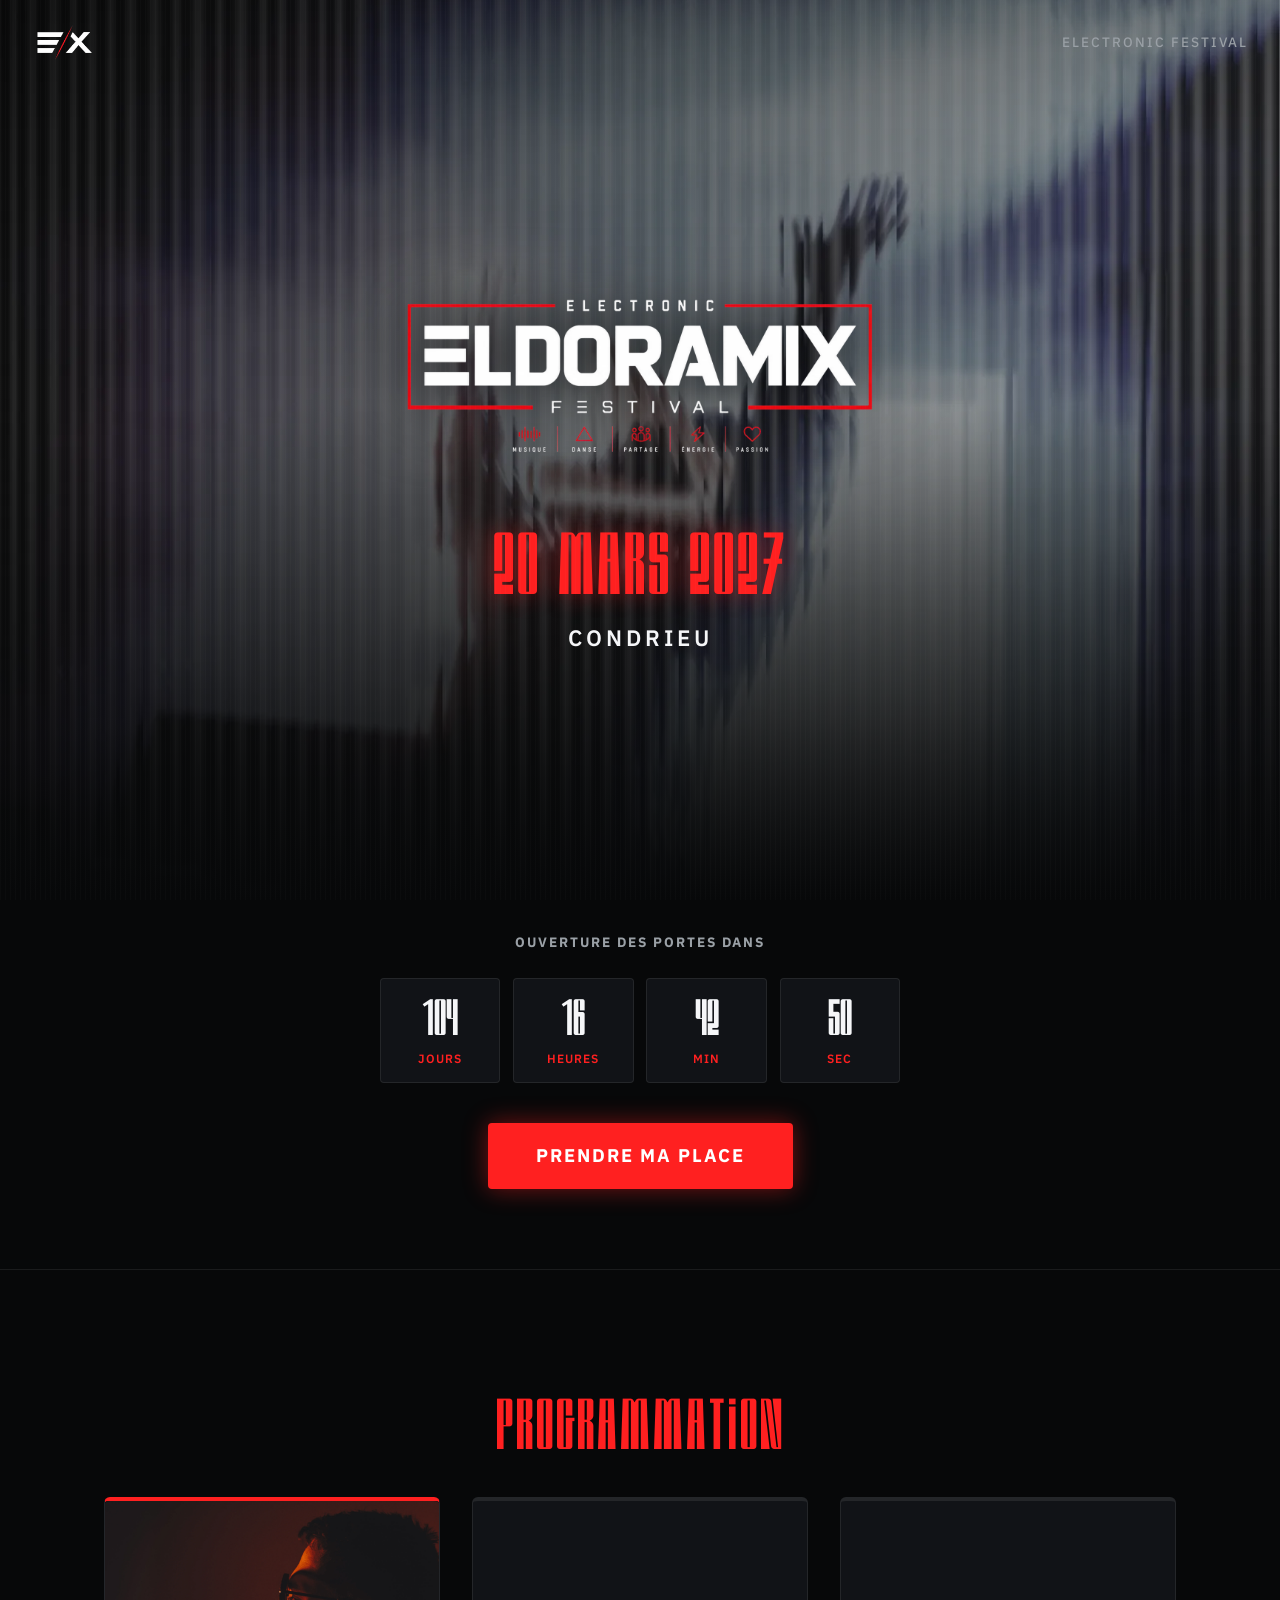
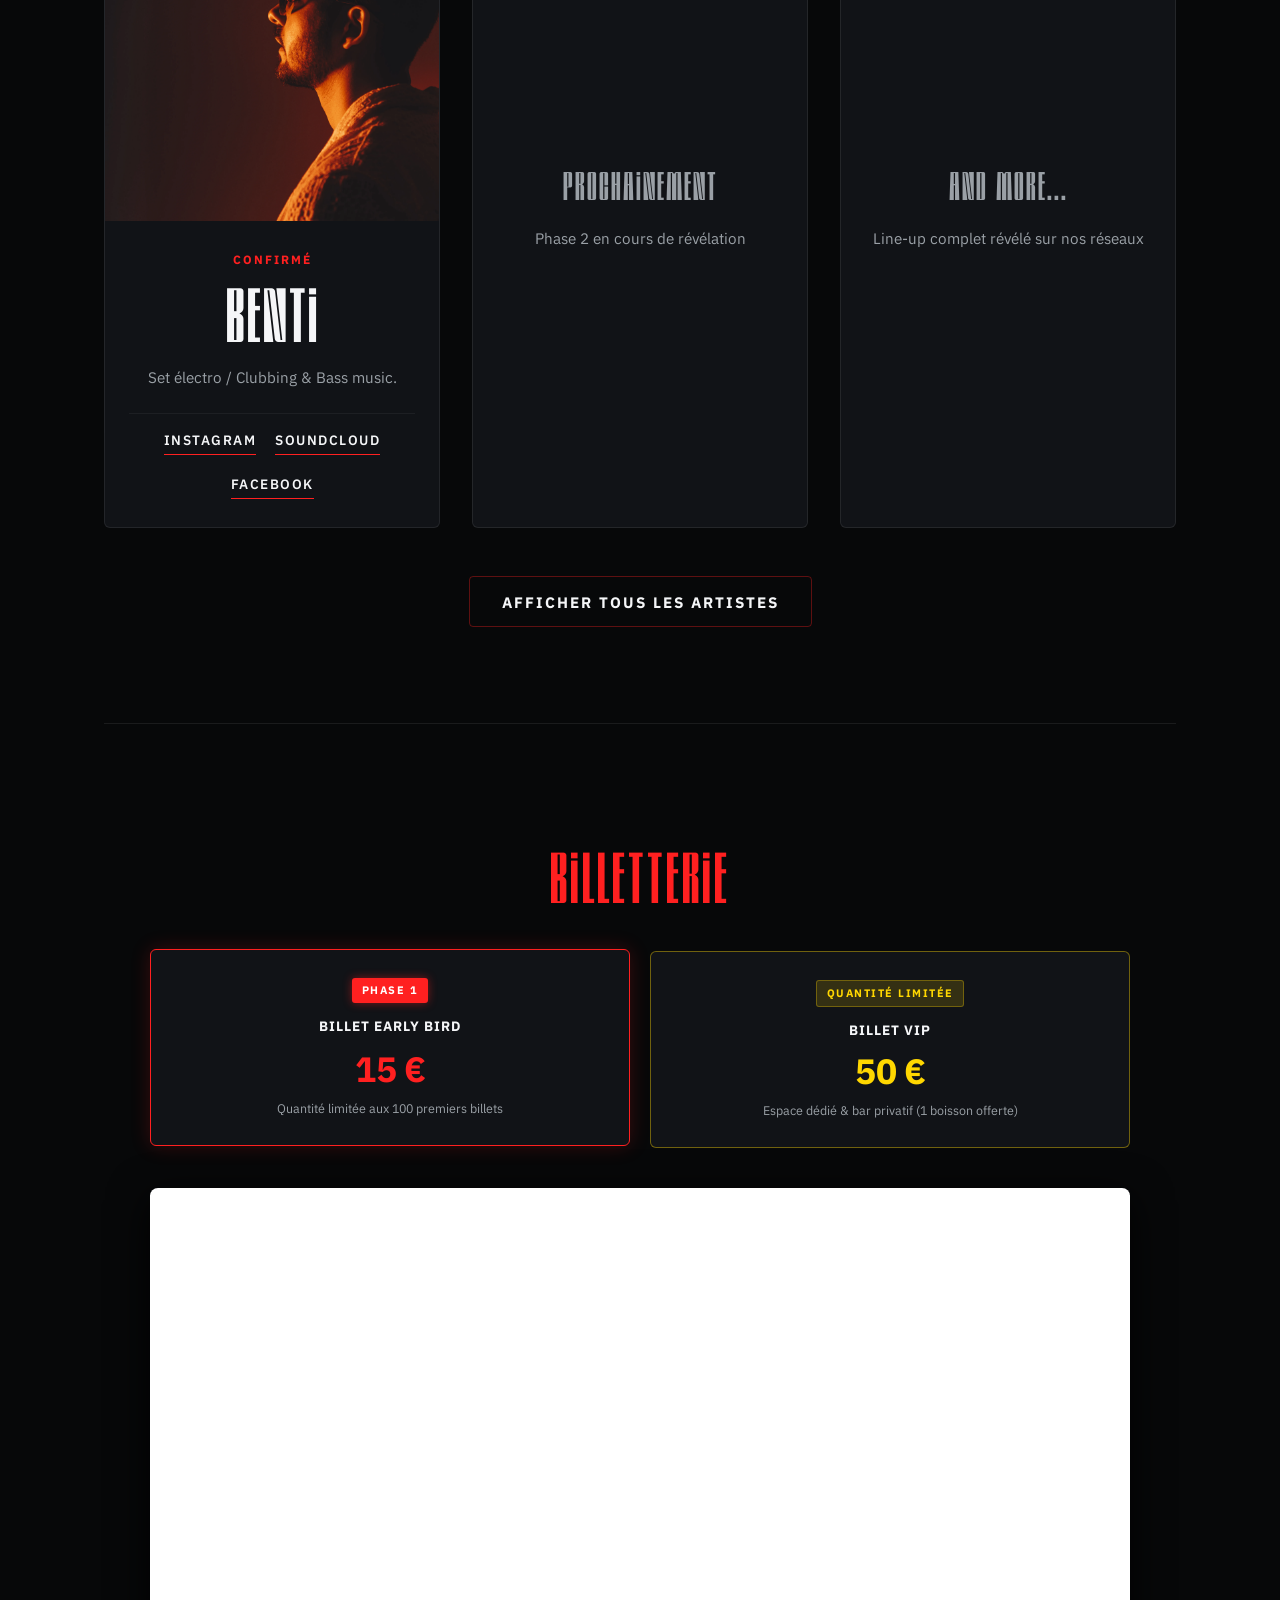
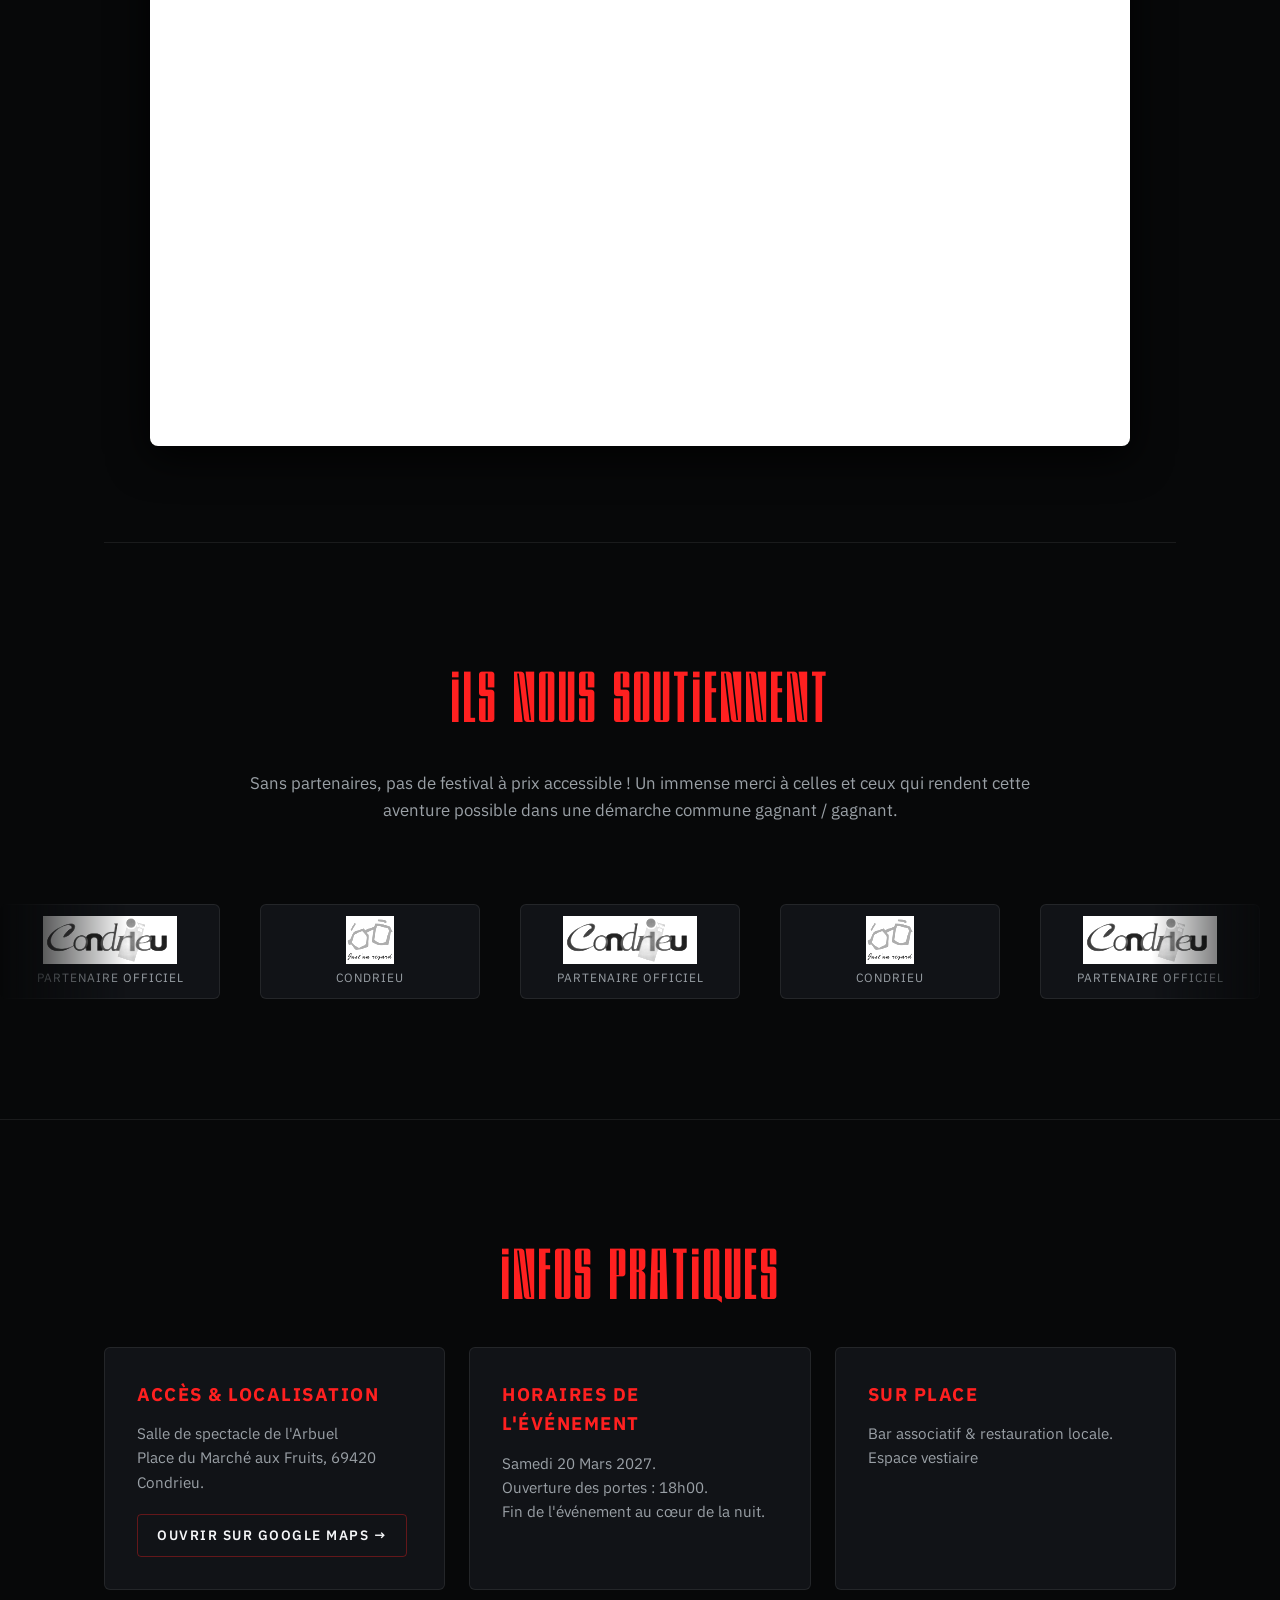
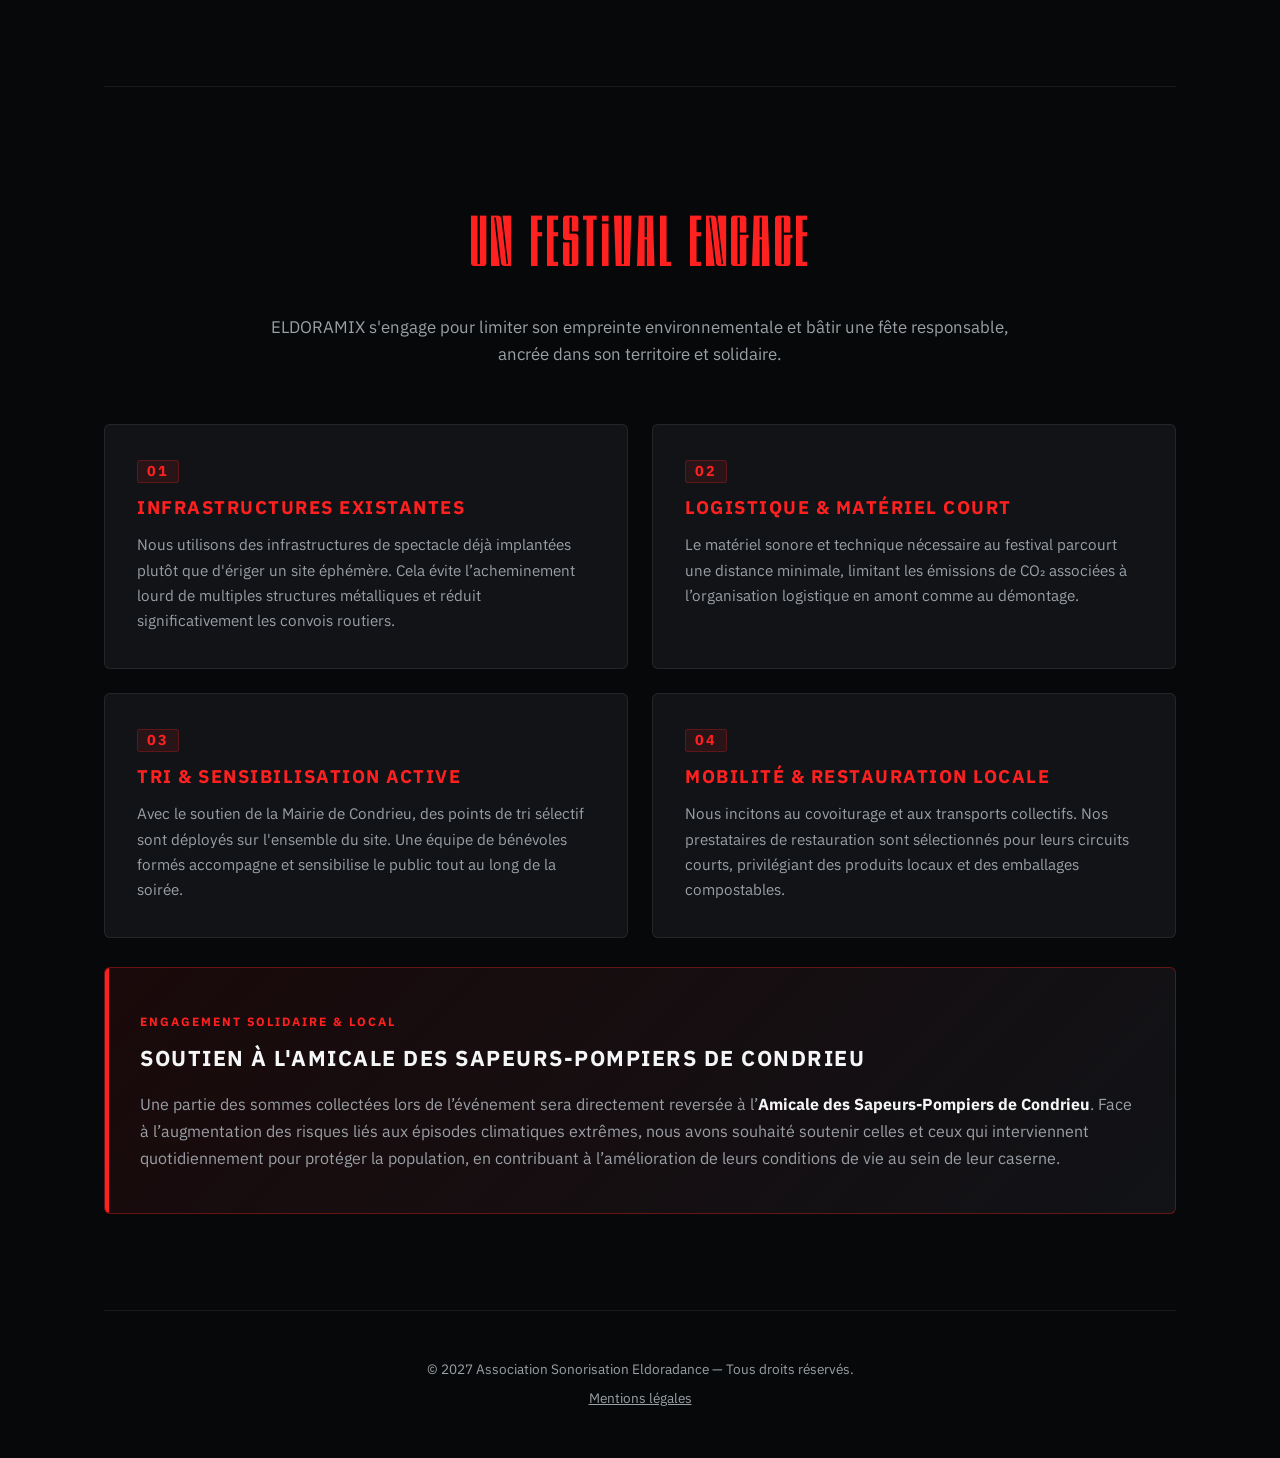
==== commit 8df697f5: "changement horaire 18H" ====
--- a/index.html
+++ b/index.html
@@ -273,7 +273,7 @@
 
                 <div class="info-card">
                     <h3>Horaires de l'événement</h3>
-                    <p>Samedi 20 Mars 2027.<br>Ouverture des portes : 17h00.<br>Fin de l'événement au cœur de la nuit.
+                    <p>Samedi 20 Mars 2027.<br>Ouverture des portes : 18h00.<br>Fin de l'événement au cœur de la nuit.
                     </p>
                 </div>
 
@@ -357,9 +357,9 @@
 
     <!-- Scripts -->
     <script>
-        // Compteur calé sur 17h00 (une heure plus tôt que 18h00)
+        // Compteur calé sur 18H
         (function () {
-            const targetDate = new Date('2027-03-20T17:00:00').getTime();
+            const targetDate = new Date('2027-03-20T18:00:00').getTime();
 
             function updateCounter() {
                 const now = new Date().getTime();
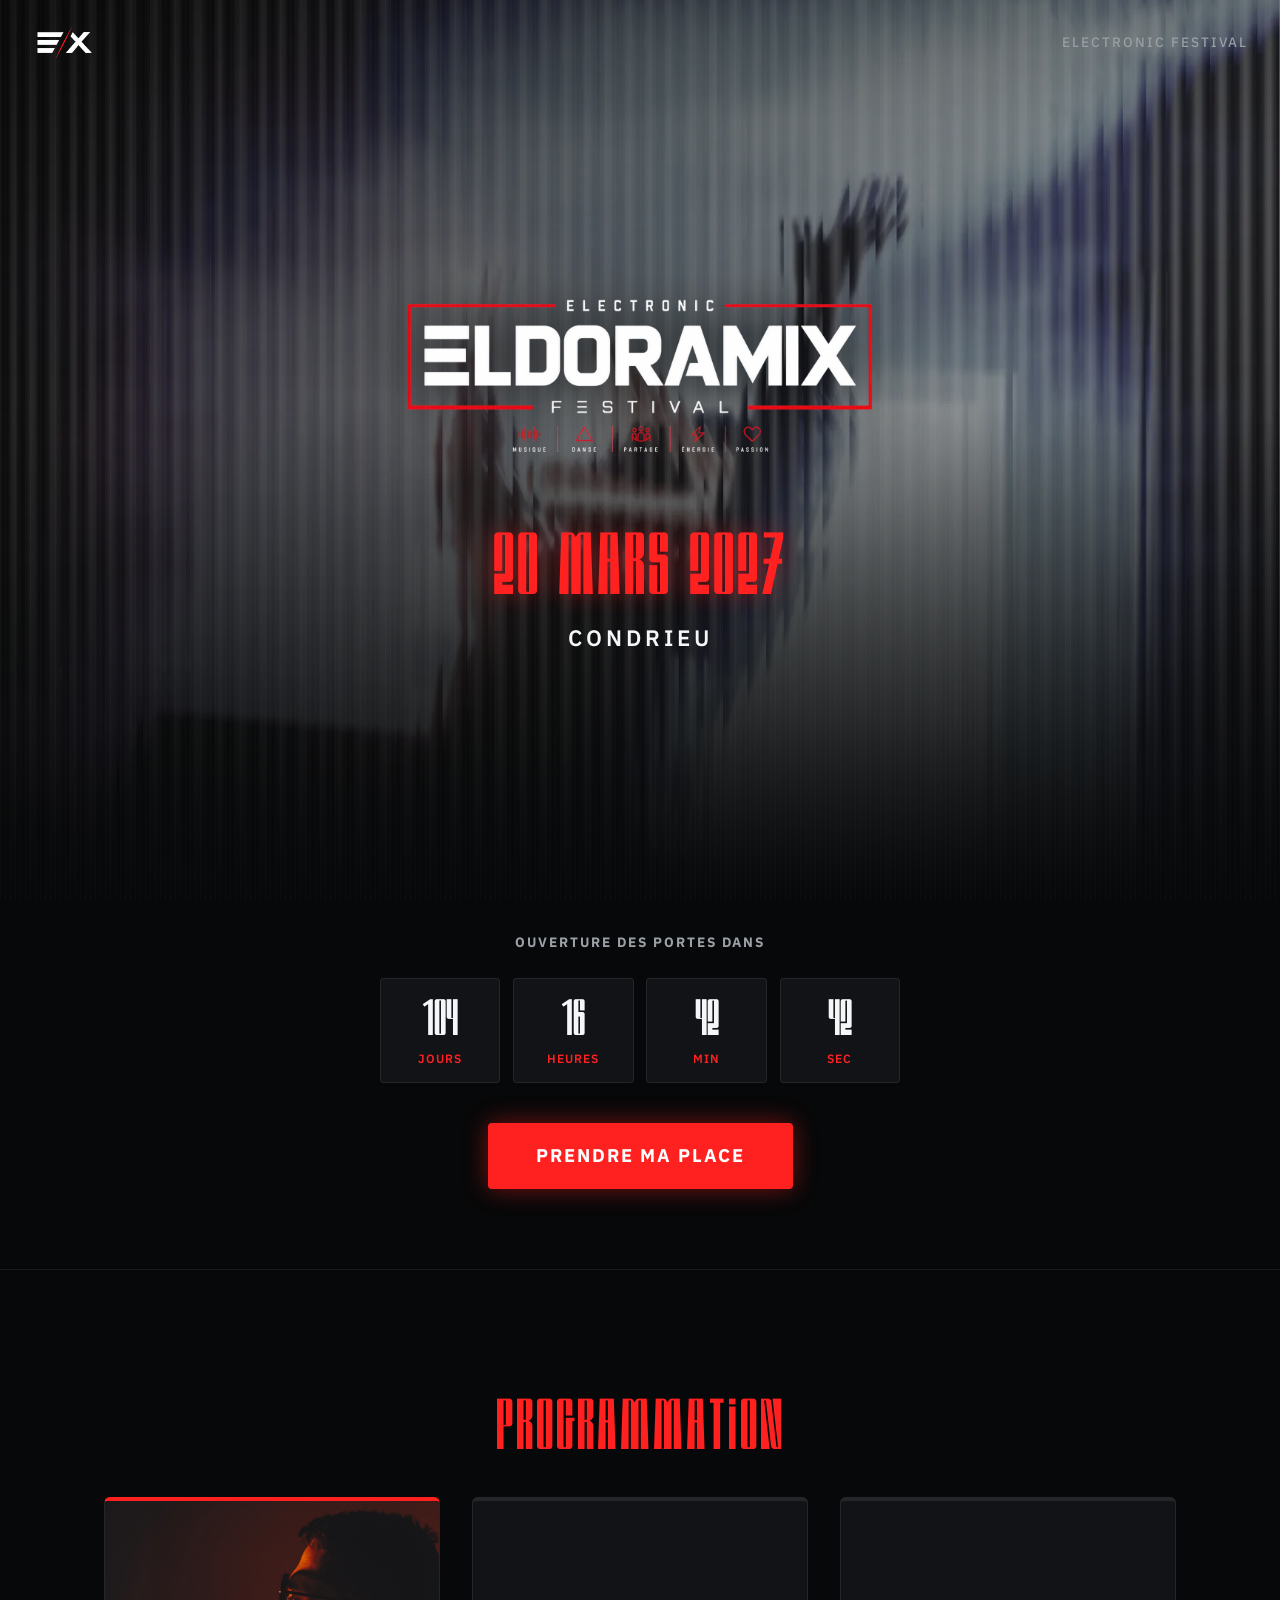
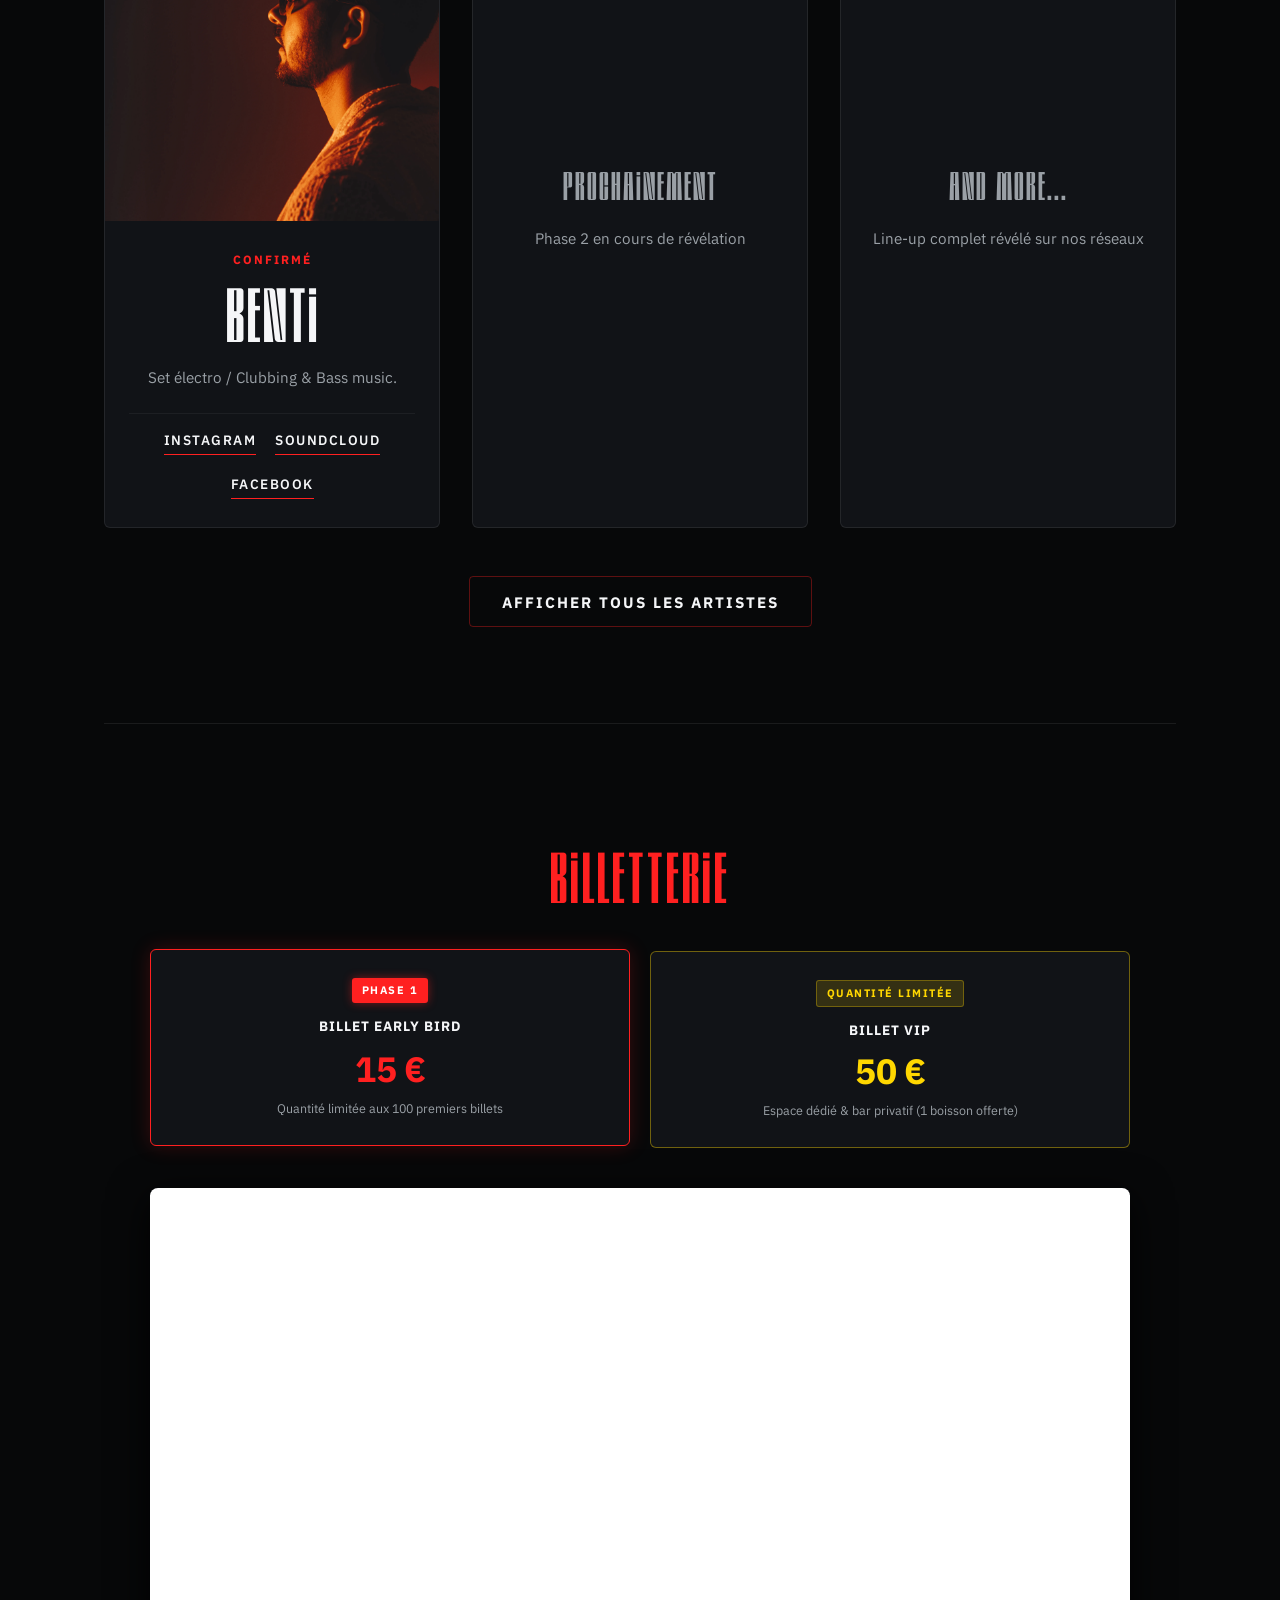
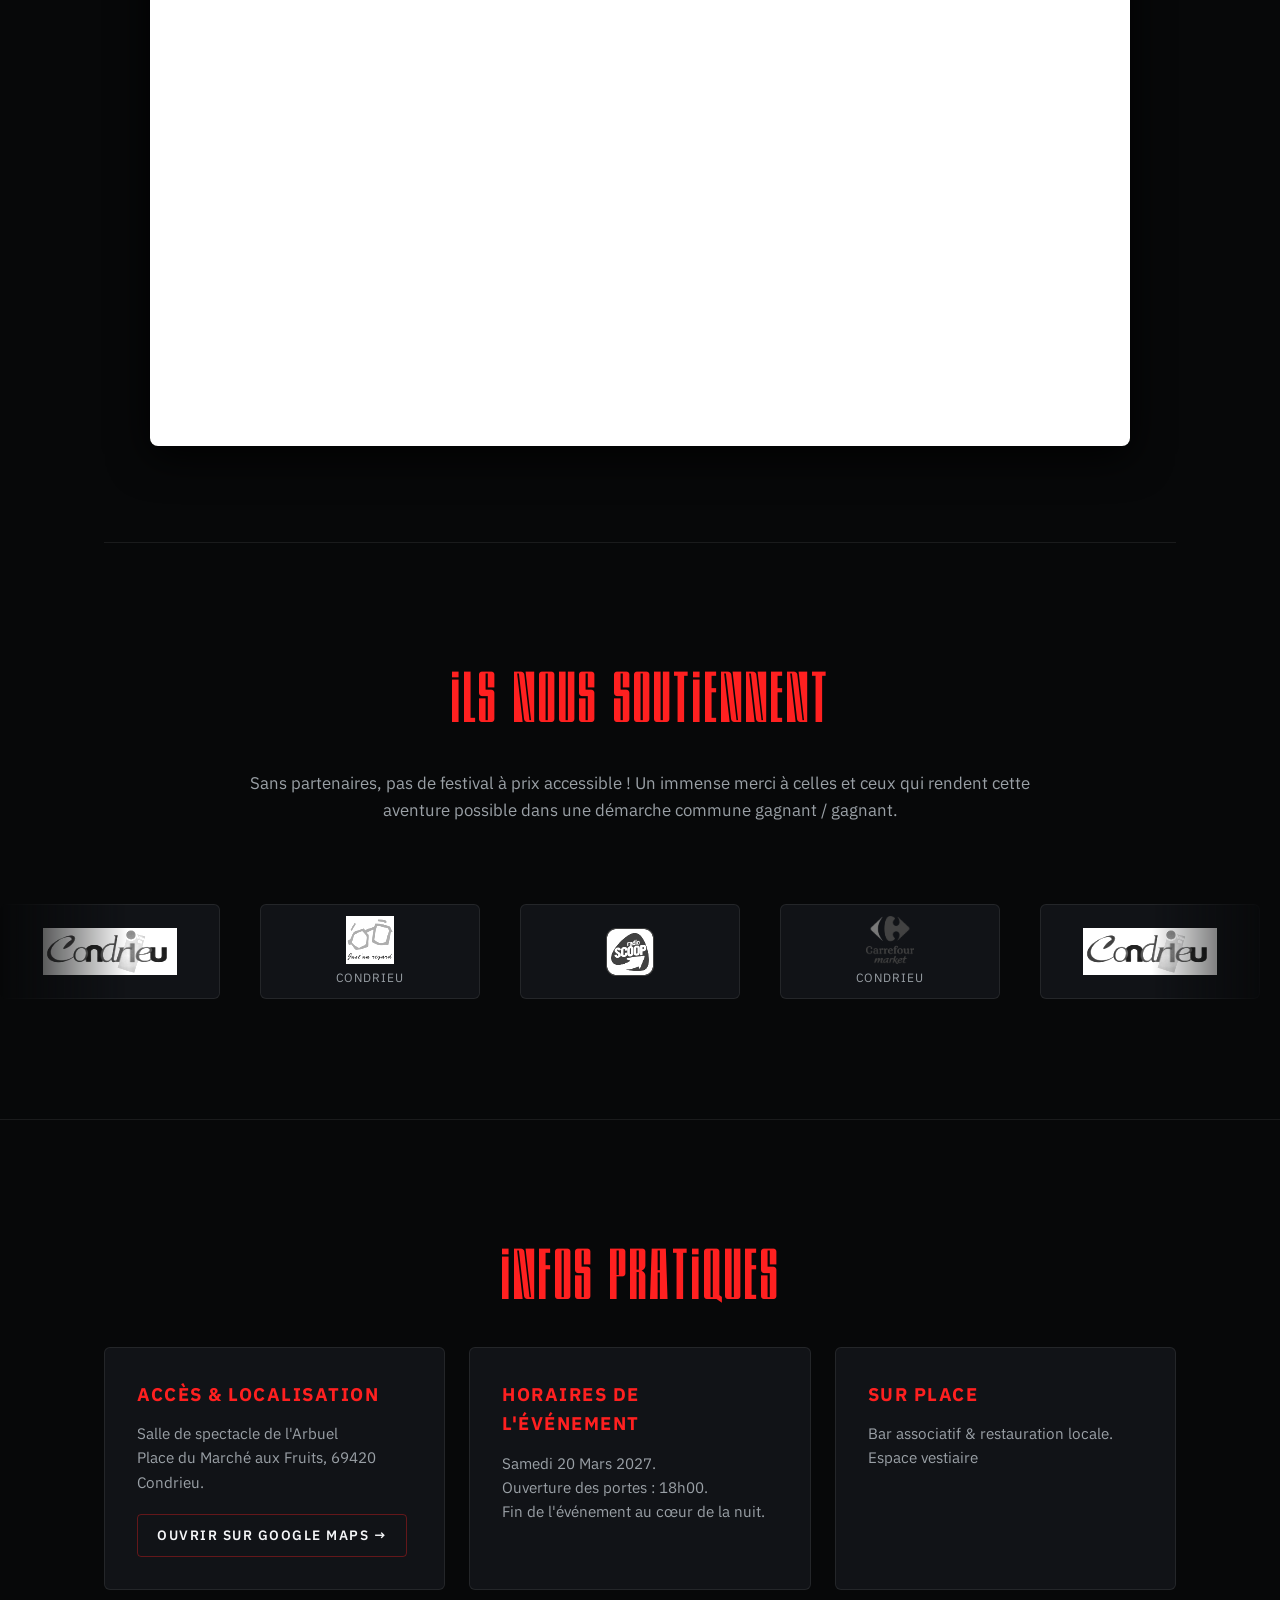
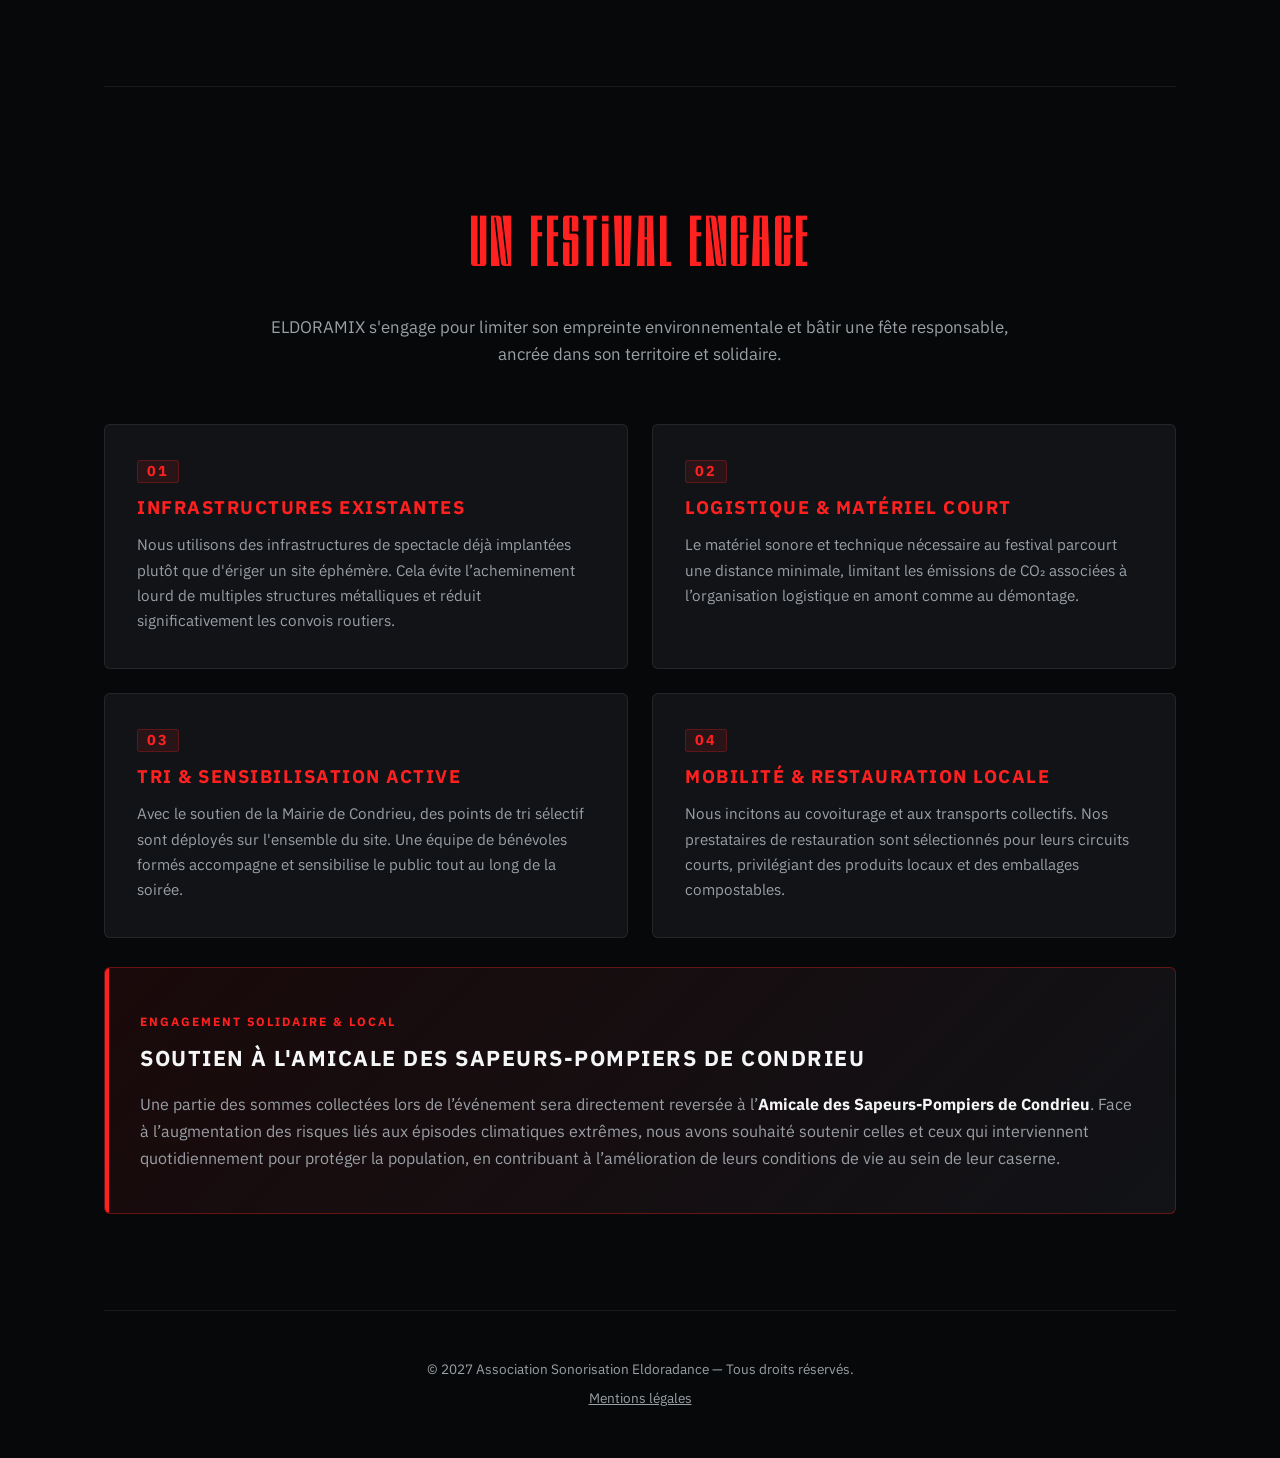
==== commit 8d91883f: "logo carrefour + radioscoop" ====
--- a/index.html
+++ b/index.html
@@ -177,23 +177,24 @@
         <div class="container">
             <h2 class="section-title">Ils nous soutiennent</h2>
             <p class="section-subtitle">
-                Sans partenaires, pas de festival à prix accessible ! Un immense merci à celles et ceux qui rendent
-                cette aventure possible dans une démarche commune gagnant / gagnant.
+                Sans partenaires, pas de festival à prix accessible ! Un immense merci à celles et ceux qui rendent cette
+                aventure possible dans une démarche commune gagnant / gagnant.
             </p>
         </div>
-
+    
         <div class="marquee-wrapper">
             <div class="marquee-track">
                 <!-- Groupe 1 -->
                 <div class="marquee-group">
+                    <!-- Mairie de Condrieu -->
                     <a href="https://www.condrieu.fr/" target="_blank" rel="noopener" class="partner-item"
                         title="Mairie de Condrieu">
                         <img src="img/logo_condrieu.webp" alt="Mairie de Condrieu" class="partner-logo"
                             onerror="this.style.display='none'; this.nextElementSibling.style.display='block';">
                         <span class="partner-fallback" style="display:none;">Condrieu</span>
-                        <span class="partner-sub">Partenaire Officiel</span>
-                    </a>
-
+                    </a>
+    
+                    <!-- Just'un Regard Condrieu -->
                     <a href="https://justunregard.com/boutique/justun-regard-condrieu/" target="_blank" rel="noopener"
                         class="partner-item" title="Just'un Regard Condrieu">
                         <img src="img/logo_justunregard.webp" alt="Just'un Regard" class="partner-logo"
@@ -201,15 +202,36 @@
                         <span class="partner-fallback" style="display:none;">Just'un Regard</span>
                         <span class="partner-sub">Condrieu</span>
                     </a>
-
+    
+                    <!-- Radio SCOOP -->
+                    <a href="https://www.radioscoop.com/" target="_blank" rel="noopener" class="partner-item"
+                        title="Radio SCOOP">
+                        <img src="img/logo_radioscoop.png" alt="Radio SCOOP" class="partner-logo"
+                            onerror="this.style.display='none'; this.nextElementSibling.style.display='block';">
+                        <span class="partner-fallback" style="display:none;">Radio SCOOP</span>
+                    </a>
+    
+                    <!-- Carrefour Market Condrieu -->
+                    <a href="https://www.carrefour.fr/magasin/market-condrieu" target="_blank" rel="noopener"
+                        class="partner-item" title="Carrefour Market Condrieu">
+                        <img src="img/logo_carrefourmarket.png" alt="Carrefour Market" class="partner-logo"
+                            onerror="this.style.display='none'; this.nextElementSibling.style.display='block';">
+                        <span class="partner-fallback" style="display:none;">Carrefour Market</span>
+                        <span class="partner-sub">Condrieu</span>
+                    </a>
+                </div>
+    
+                <!-- Groupe 2 (Clone strict pour assurer une boucle fluide et infinie) -->
+                <div class="marquee-group" aria-hidden="true">
+                    <!-- Mairie de Condrieu -->
                     <a href="https://www.condrieu.fr/" target="_blank" rel="noopener" class="partner-item"
                         title="Mairie de Condrieu">
                         <img src="img/logo_condrieu.webp" alt="Mairie de Condrieu" class="partner-logo"
                             onerror="this.style.display='none'; this.nextElementSibling.style.display='block';">
                         <span class="partner-fallback" style="display:none;">Condrieu</span>
-                        <span class="partner-sub">Partenaire Officiel</span>
-                    </a>
-
+                    </a>
+    
+                    <!-- Just'un Regard Condrieu -->
                     <a href="https://justunregard.com/boutique/justun-regard-condrieu/" target="_blank" rel="noopener"
                         class="partner-item" title="Just'un Regard Condrieu">
                         <img src="img/logo_justunregard.webp" alt="Just'un Regard" class="partner-logo"
@@ -217,39 +239,21 @@
                         <span class="partner-fallback" style="display:none;">Just'un Regard</span>
                         <span class="partner-sub">Condrieu</span>
                     </a>
-                </div>
-
-                <!-- Groupe 2 -->
-                <div class="marquee-group" aria-hidden="true">
-                    <a href="https://www.condrieu.fr/" target="_blank" rel="noopener" class="partner-item"
-                        title="Mairie de Condrieu">
-                        <img src="img/logo_condrieu.webp" alt="Mairie de Condrieu" class="partner-logo"
-                            onerror="this.style.display='none'; this.nextElementSibling.style.display='block';">
-                        <span class="partner-fallback" style="display:none;">Condrieu</span>
-                        <span class="partner-sub">Partenaire Officiel</span>
-                    </a>
-
-                    <a href="https://justunregard.com/boutique/justun-regard-condrieu/" target="_blank" rel="noopener"
-                        class="partner-item" title="Just'un Regard Condrieu">
-                        <img src="img/logo_justunregard.webp" alt="Just'un Regard" class="partner-logo"
-                            onerror="this.style.display='none'; this.nextElementSibling.style.display='block';">
-                        <span class="partner-fallback" style="display:none;">Just'un Regard</span>
-                        <span class="partner-sub">Condrieu</span>
-                    </a>
-
-                    <a href="https://www.condrieu.fr/" target="_blank" rel="noopener" class="partner-item"
-                        title="Mairie de Condrieu">
-                        <img src="img/logo_condrieu.webp" alt="Mairie de Condrieu" class="partner-logo"
-                            onerror="this.style.display='none'; this.nextElementSibling.style.display='block';">
-                        <span class="partner-fallback" style="display:none;">Condrieu</span>
-                        <span class="partner-sub">Partenaire Officiel</span>
-                    </a>
-
-                    <a href="https://justunregard.com/boutique/justun-regard-condrieu/" target="_blank" rel="noopener"
-                        class="partner-item" title="Just'un Regard Condrieu">
-                        <img src="img/logo_justunregard.webp" alt="Just'un Regard" class="partner-logo"
-                            onerror="this.style.display='none'; this.nextElementSibling.style.display='block';">
-                        <span class="partner-fallback" style="display:none;">Just'un Regard</span>
+    
+                    <!-- Radio SCOOP -->
+                    <a href="https://www.radioscoop.com/" target="_blank" rel="noopener" class="partner-item"
+                        title="Radio SCOOP">
+                        <img src="img/logo_radioscoop.png" alt="Radio SCOOP" class="partner-logo"
+                            onerror="this.style.display='none'; this.nextElementSibling.style.display='block';">
+                        <span class="partner-fallback" style="display:none;">Radio SCOOP</span>
+                    </a>
+    
+                    <!-- Carrefour Market Condrieu -->
+                    <a href="https://www.carrefour.fr/magasin/market-condrieu" target="_blank" rel="noopener"
+                        class="partner-item" title="Carrefour Market Condrieu">
+                        <img src="img/logo_carrefourmarket.png" alt="Carrefour Market" class="partner-logo"
+                            onerror="this.style.display='none'; this.nextElementSibling.style.display='block';">
+                        <span class="partner-fallback" style="display:none;">Carrefour Market</span>
                         <span class="partner-sub">Condrieu</span>
                     </a>
                 </div>
